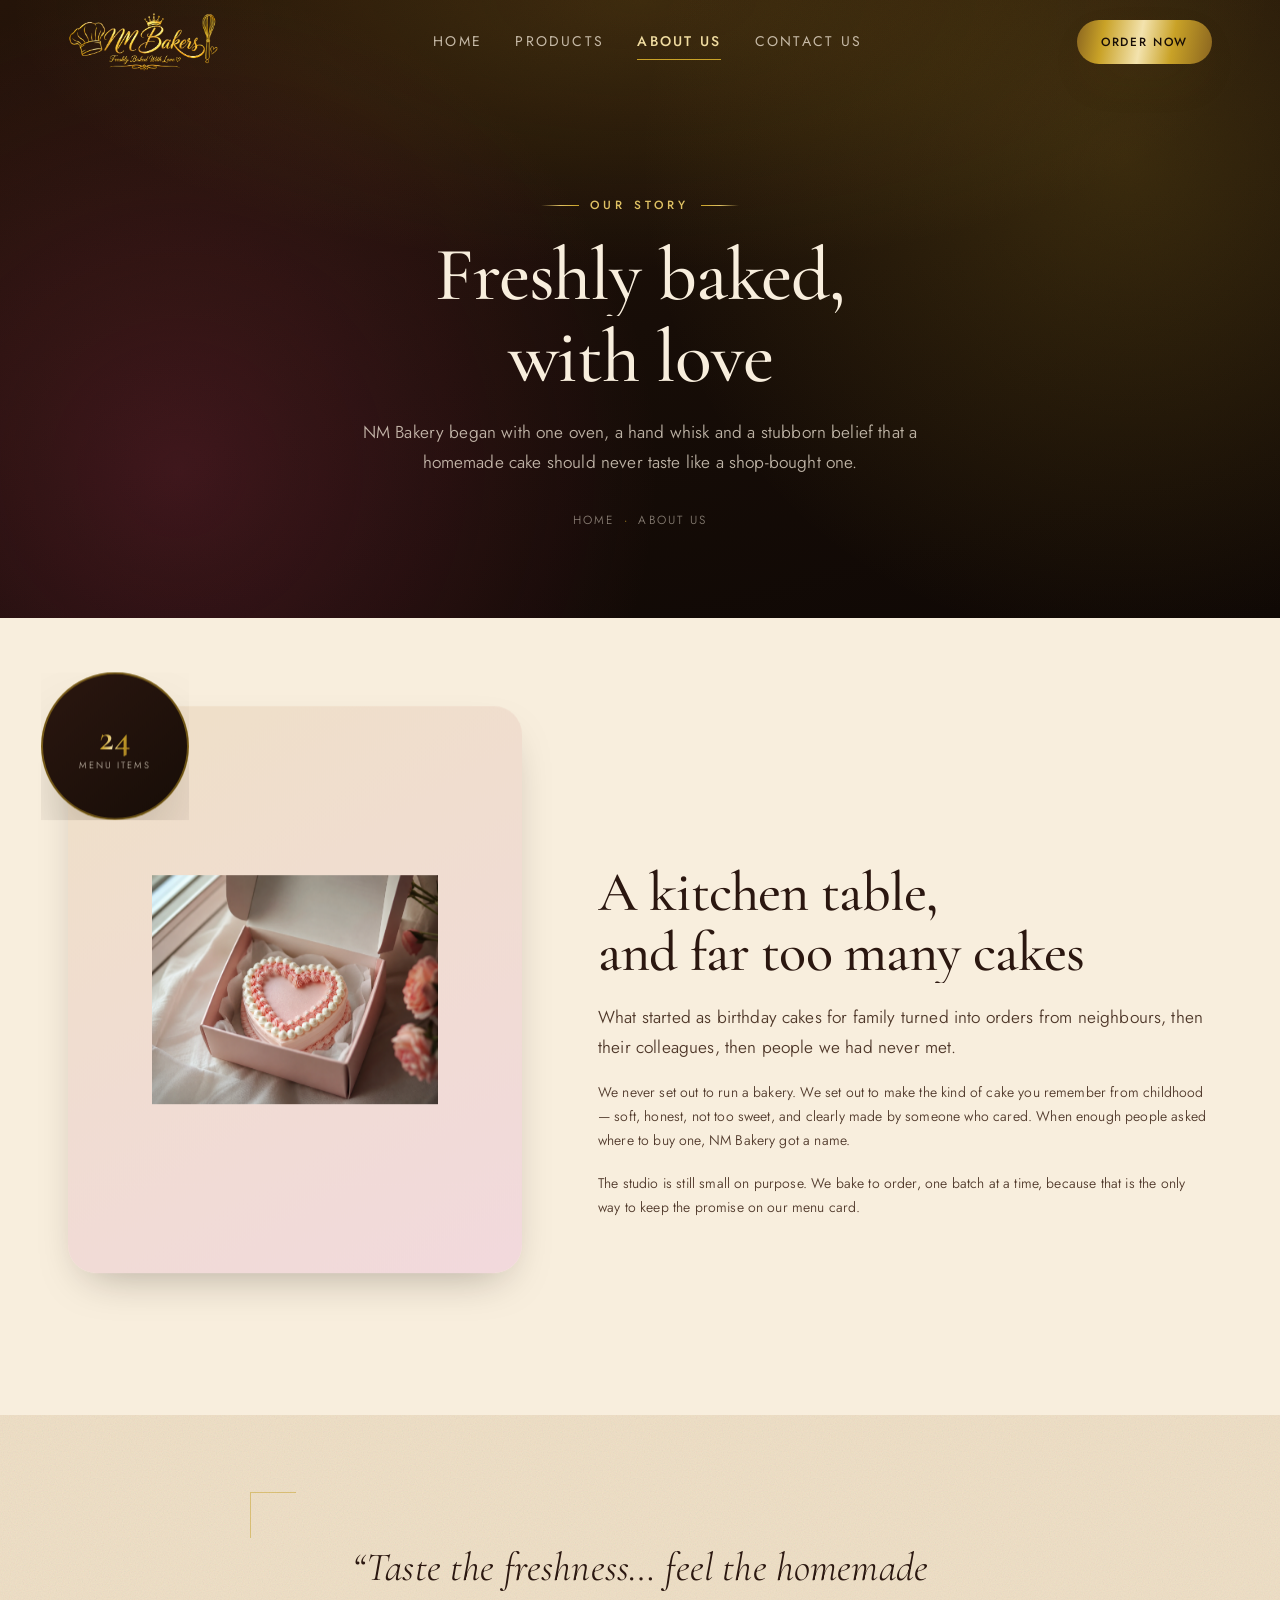
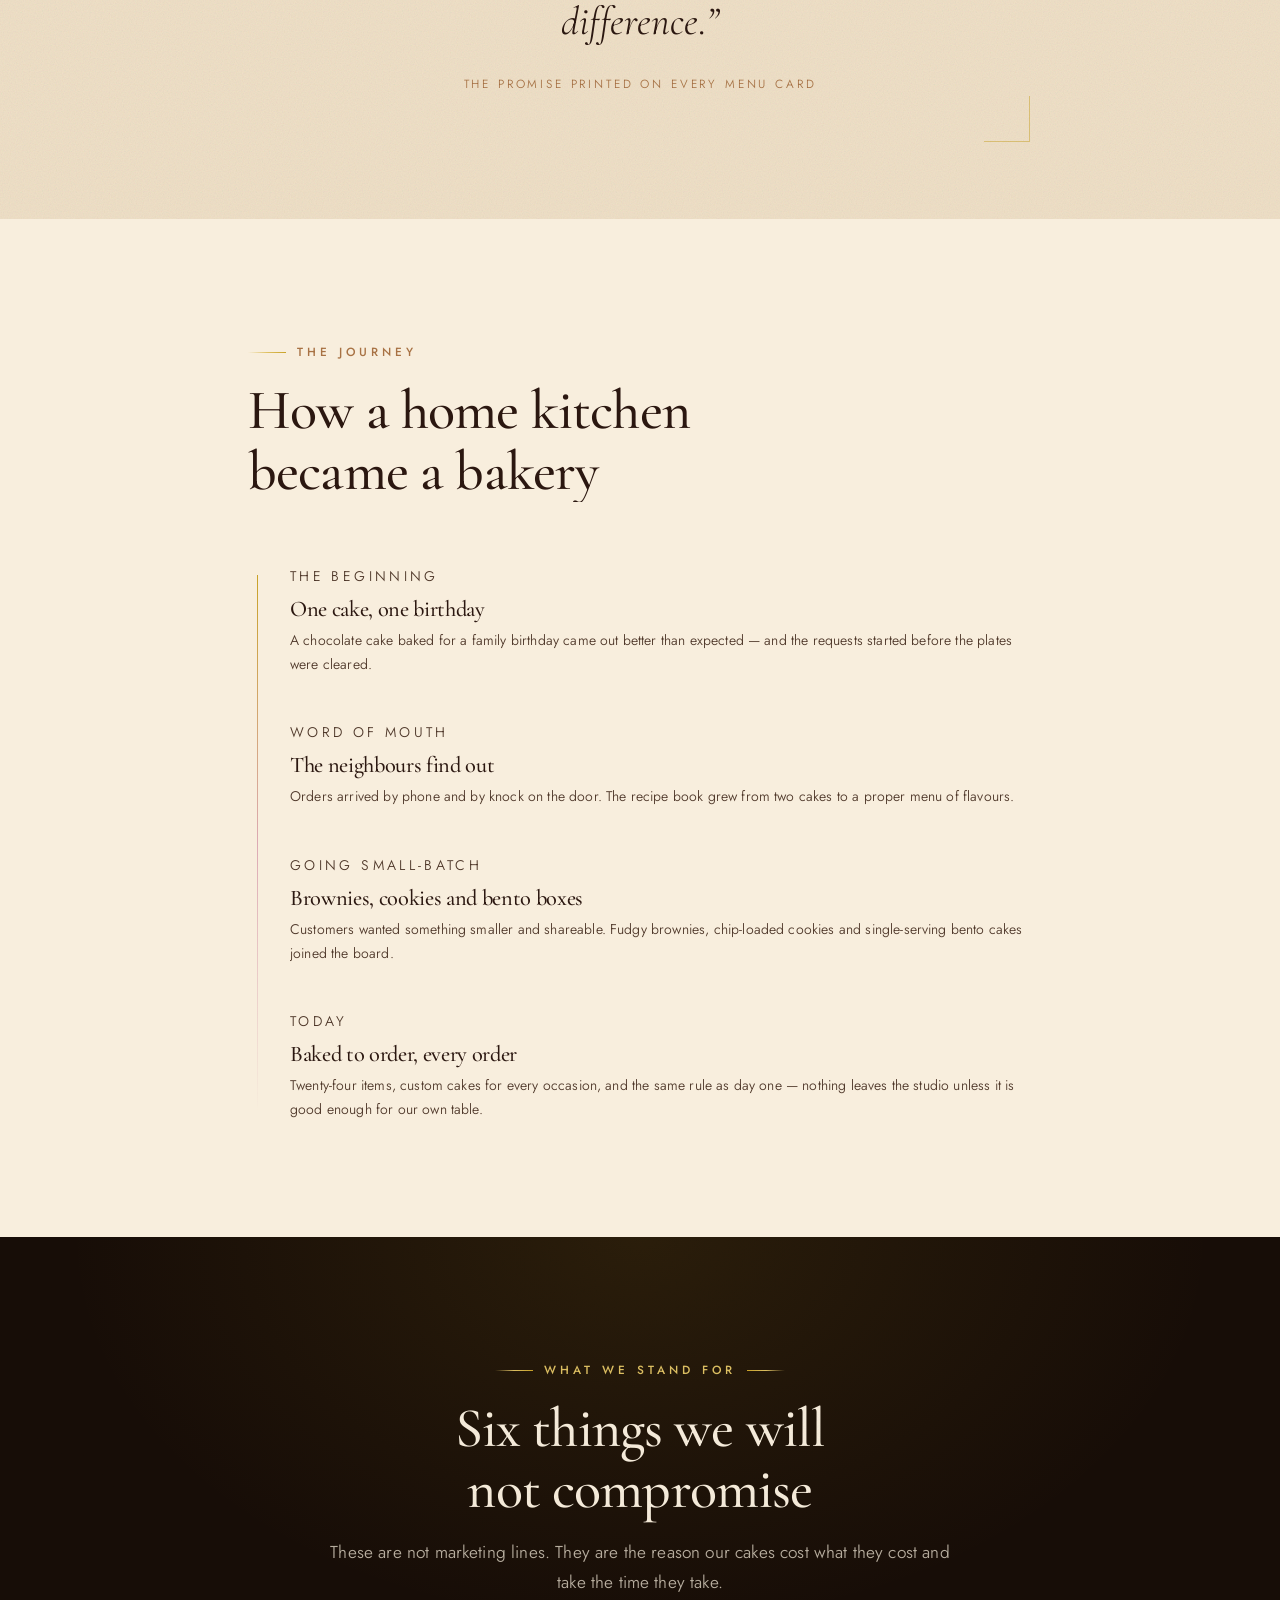
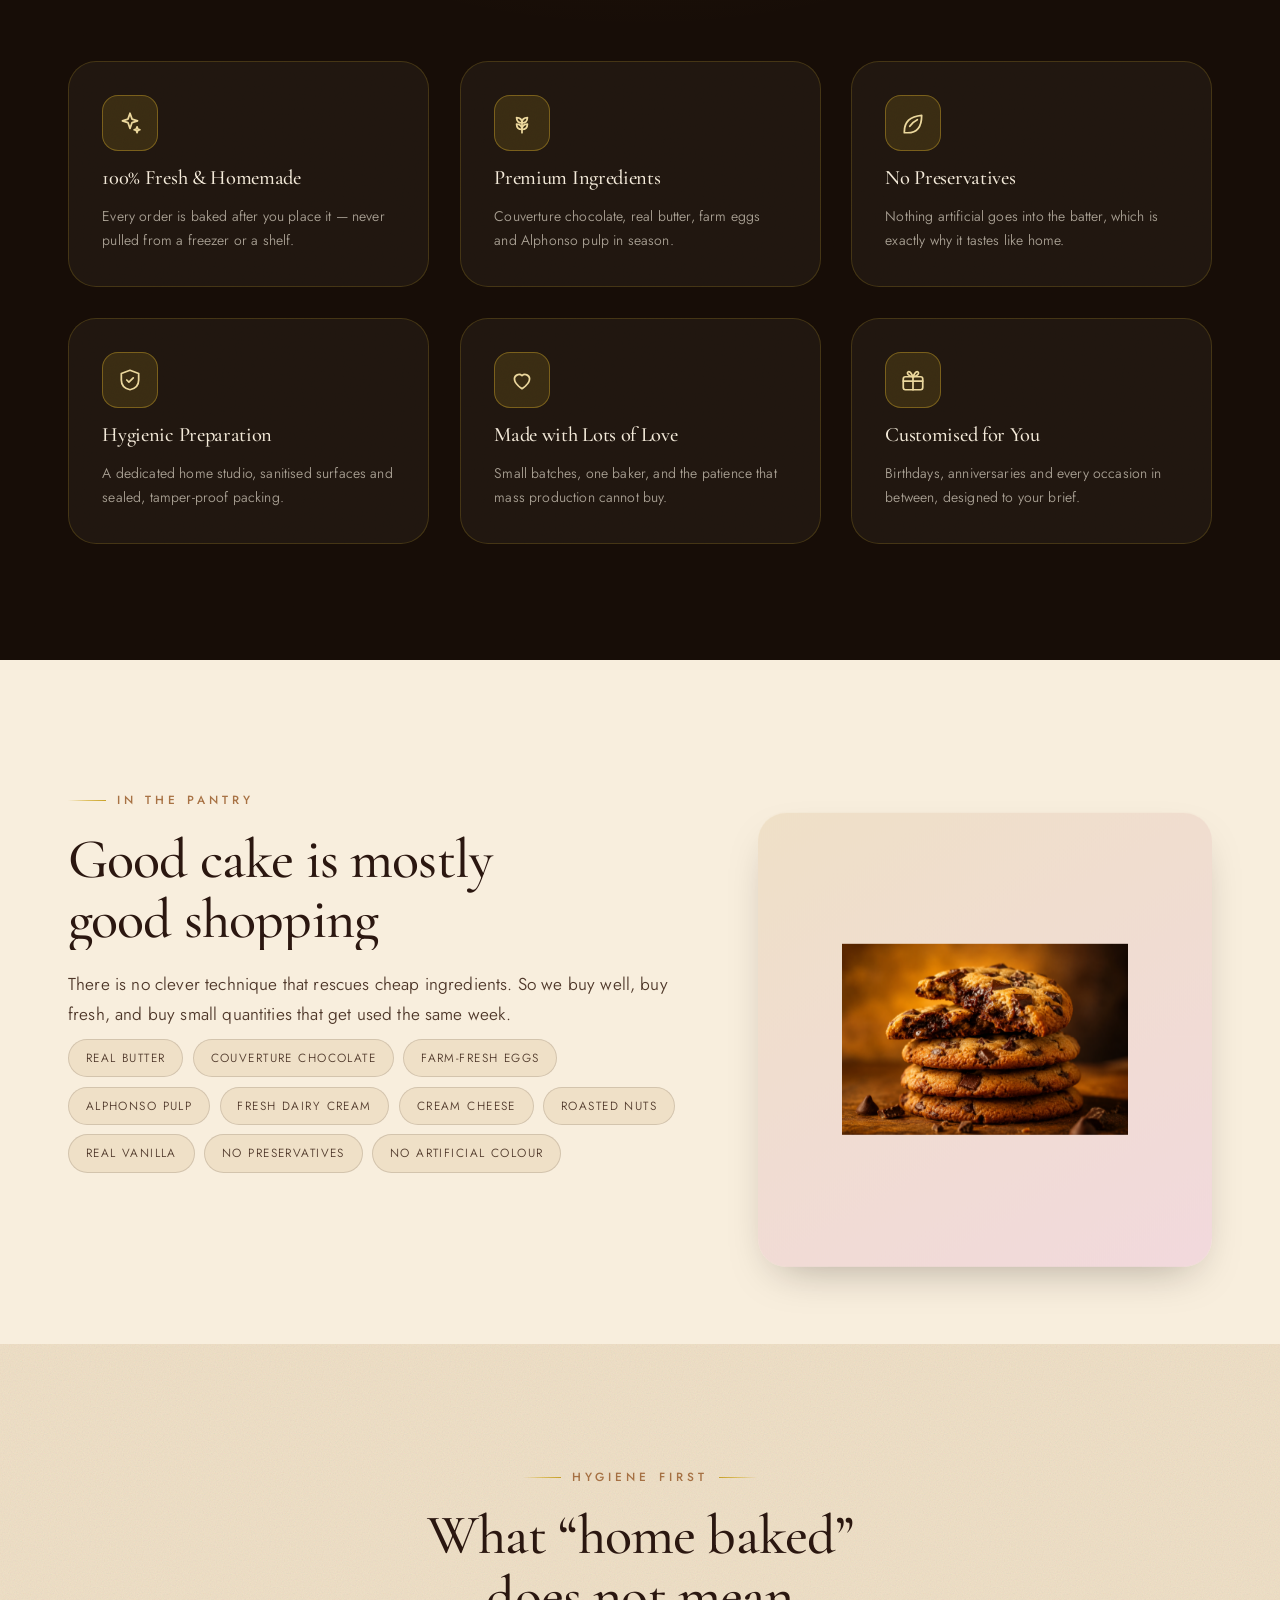
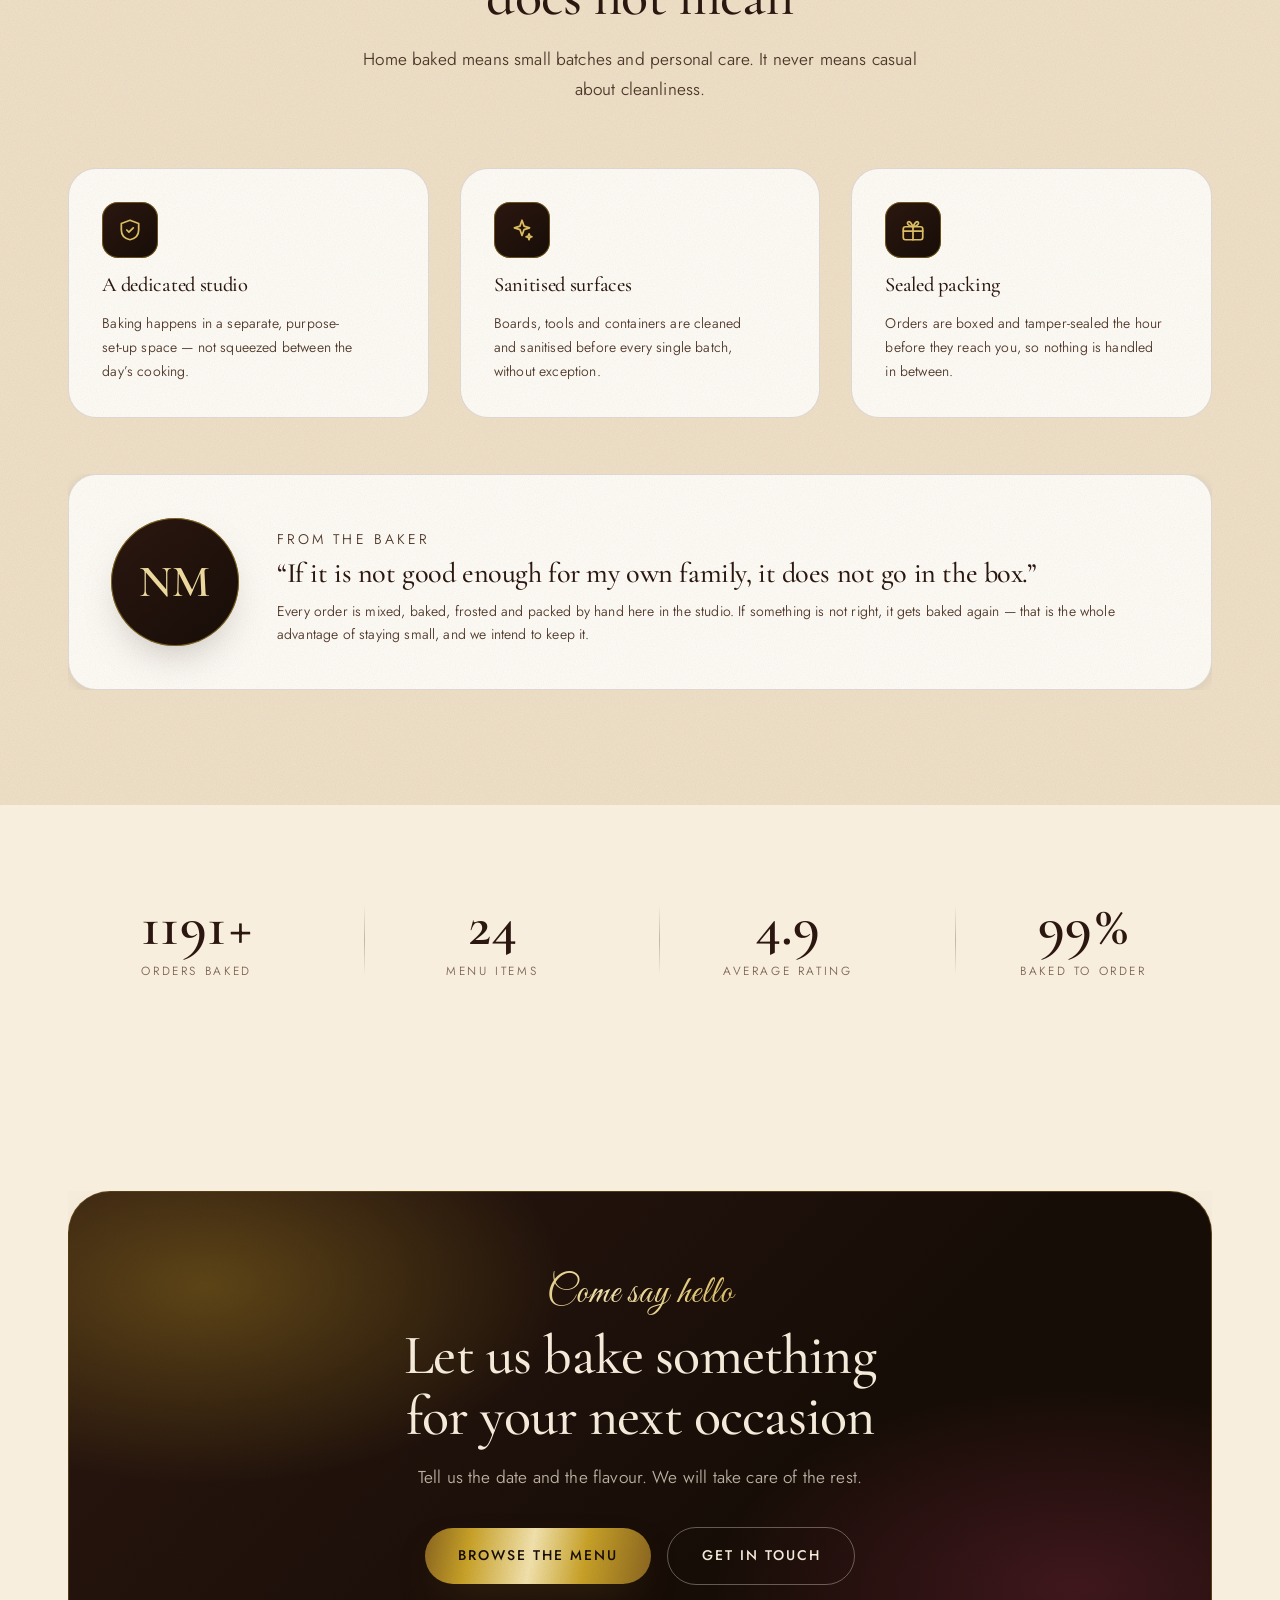
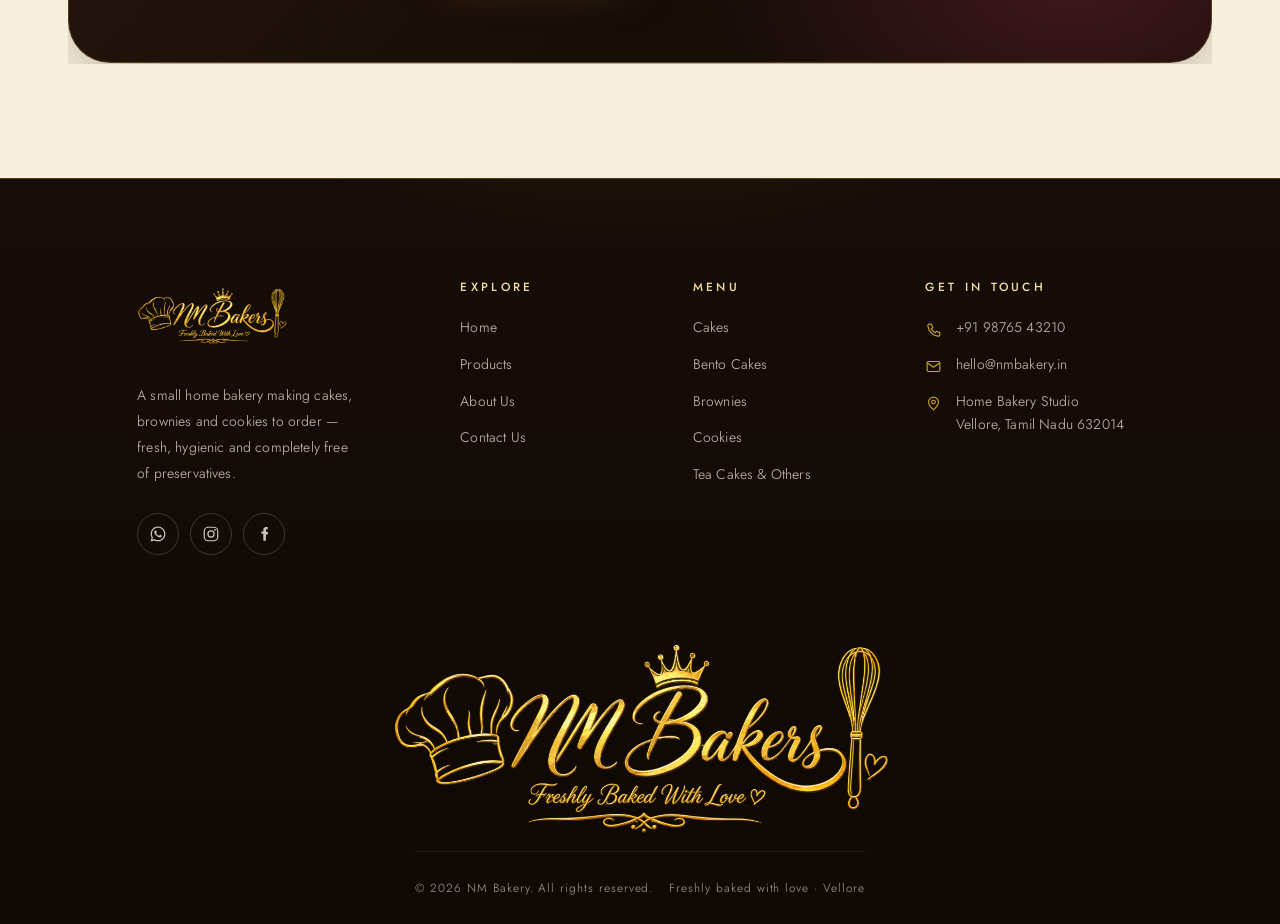
==== about.html @ 5888c844 "add some img" ====
<!DOCTYPE html>
<html lang="en">

<head>
  <meta charset="UTF-8">
  <meta name="viewport" content="width=device-width, initial-scale=1">
  <title>About Us — NM Bakery</title>
  <meta name="description"
    content="NM Bakery is a small home bakery in Vellore baking cakes, brownies and cookies to order — premium ingredients, no preservatives, made with lots of love.">
  <meta name="theme-color" content="#170D07">

  <link rel="preconnect" href="https://fonts.googleapis.com">
  <link rel="preconnect" href="https://fonts.gstatic.com" crossorigin>
  <link
    href="https://fonts.googleapis.com/css2?family=Cormorant+Garamond:ital,wght@0,400;0,500;0,600;1,400;1,500&family=Great+Vibes&family=Jost:wght@300;400;500&display=swap"
    rel="stylesheet">

  <link rel="stylesheet" href="assets/css/base.css?v=6">
  <link rel="stylesheet" href="assets/css/layout.css?v=6">
  <link rel="stylesheet" href="assets/css/components.css?v=6">
  <link rel="stylesheet" href="assets/css/animations.css?v=6">
  <link rel="stylesheet" href="assets/css/pages.css?v=6">
</head>

<body class="has-dark-hero">
  <a class="skip-link" href="#main">Skip to content</a>
  <div class="scroll-progress" aria-hidden="true"></div>

  <header class="site-header">
    <div class="container">
      <a class="brand" href="index.html" aria-label="NM Bakery home">
        <img src="./assets/images/logo.png" class="mainlogo" alt="">
      </a>

      <nav class="nav" aria-label="Primary">
        <a class="nav__link" href="index.html">Home</a>
        <a class="nav__link" href="products.html">Products</a>
        <a class="nav__link is-active" href="about.html">About Us</a>
        <a class="nav__link" href="contact.html">Contact Us</a>
      </nav>

      <div class="header__actions">
        <a class="btn btn--gold btn--sm" data-link="whatsapp" href="#" target="_blank" rel="noopener">Order Now</a>
        <button class="nav-toggle" type="button" aria-label="Open menu" aria-expanded="false" aria-controls="navDrawer">
          <span class="nav-toggle__bars" aria-hidden="true"><span></span><span></span><span></span></span>
        </button>
      </div>
    </div>
  </header>

  <div class="nav-drawer" id="navDrawer" aria-hidden="true">
    <div class="nav-drawer__inner">
      <nav class="nav-drawer__list" aria-label="Mobile">
        <a href="index.html">Home</a>
        <a href="products.html">Products</a>
        <a class="is-active" href="about.html">About Us</a>
        <a href="contact.html">Contact Us</a>
      </nav>
      <div class="nav-drawer__meta">
        <p class="script" style="font-size:1.7rem">Life is sweeter with home baked goodies</p>
        <a class="btn btn--gold" style="margin-top:1.4rem" data-link="whatsapp" href="#" target="_blank"
          rel="noopener">Order on WhatsApp</a>
      </div>
    </div>
  </div>

  <main id="main">

    <!-- ====================================================================
       BANNER
       ==================================================================== -->
    <section class="page-banner grain">
      <div class="container page-banner__inner">
        <span class="eyebrow is-centered" data-reveal="fade">Our story</span>
        <h1 data-split>Freshly baked,<br>with love</h1>
        <p class="lead" data-reveal="up" data-delay="300">
          NM Bakery began with one oven, a hand whisk and a stubborn belief that
          a homemade cake should never taste like a shop-bought one.
        </p>
        <nav class="breadcrumb" aria-label="Breadcrumb">
          <a href="index.html">Home</a>
          <span aria-hidden="true">&middot;</span>
          <span aria-current="page">About Us</span>
        </nav>
      </div>
    </section>

    <!-- ====================================================================
       INTRO SPLIT
       ==================================================================== -->
    <section class="section">
      <div class="container">
        <div class="split split--wide-right">
          <div class="split__media" data-parallax="0.05">
            <div class="frame frame--tall frame--art reveal-media">
              <div id="aboutArt1" aria-hidden="true"></div>
            </div>
            <span class="media-badge media-badge--tl" data-reveal="scale">
              <b>24</b><span>Menu items</span>
            </span>
          </div>

          <div class="split__copy">
            <span class="eyebrow" data-reveal="up">How it started</span>
            <h2 data-reveal="up" data-delay="60">A kitchen table,<br>and far too many cakes</h2>
            <p class="lead" data-reveal="up" data-delay="120">
              What started as birthday cakes for family turned into orders from
              neighbours, then their colleagues, then people we had never met.
            </p>
            <p data-reveal="up" data-delay="180" style="color:var(--ink-soft);font-size:var(--fs-small)">
              We never set out to run a bakery. We set out to make the kind of cake you
              remember from childhood — soft, honest, not too sweet, and clearly made by
              someone who cared. When enough people asked where to buy one, NM Bakery
              got a name.
            </p>
            <p data-reveal="up" data-delay="230" style="color:var(--ink-soft);font-size:var(--fs-small)">
              The studio is still small on purpose. We bake to order, one batch at a time,
              because that is the only way to keep the promise on our menu card.
            </p>
          </div>
        </div>
      </div>
    </section>

    <!-- ====================================================================
       PULL QUOTE
       ==================================================================== -->
    <section class="section section--tight section--cream grain">
      <div class="container">
        <blockquote class="pull-quote" data-reveal="up">
          <p>&ldquo;Taste the freshness&hellip; feel the homemade difference.&rdquo;</p>
          <cite>The promise printed on every menu card</cite>
        </blockquote>
      </div>
    </section>

    <!-- ====================================================================
       TIMELINE
       ==================================================================== -->
    <section class="section">
      <div class="container container--narrow">
        <div class="section-head" data-reveal="up">
          <span class="eyebrow">The journey</span>
          <h2>How a home kitchen became a bakery</h2>
        </div>

        <ol class="timeline">
          <li class="timeline__item" data-reveal="up">
            <p class="timeline__year">The beginning</p>
            <h3>One cake, one birthday</h3>
            <p>A chocolate cake baked for a family birthday came out better than expected —
              and the requests started before the plates were cleared.</p>
          </li>
          <li class="timeline__item" data-reveal="up" data-delay="80">
            <p class="timeline__year">Word of mouth</p>
            <h3>The neighbours find out</h3>
            <p>Orders arrived by phone and by knock on the door. The recipe book grew from
              two cakes to a proper menu of flavours.</p>
          </li>
          <li class="timeline__item" data-reveal="up" data-delay="160">
            <p class="timeline__year">Going small-batch</p>
            <h3>Brownies, cookies and bento boxes</h3>
            <p>Customers wanted something smaller and shareable. Fudgy brownies, chip-loaded
              cookies and single-serving bento cakes joined the board.</p>
          </li>
          <li class="timeline__item" data-reveal="up" data-delay="240">
            <p class="timeline__year">Today</p>
            <h3>Baked to order, every order</h3>
            <p>Twenty-four items, custom cakes for every occasion, and the same rule as
              day one — nothing leaves the studio unless it is good enough for our own table.</p>
          </li>
        </ol>
      </div>
    </section>

    <!-- ====================================================================
       VALUES (dark)
       ==================================================================== -->
    <section class="section section--dark grain">
      <div class="container">
        <div class="section-head is-centered" data-reveal="up">
          <span class="eyebrow is-centered">What we stand for</span>
          <h2>Six things we will not compromise</h2>
          <p class="lead">These are not marketing lines. They are the reason our cakes cost
            what they cost and take the time they take.</p>
        </div>

        <div class="grid grid--3" id="valuesGrid"><!-- rendered from data.js --></div>
      </div>
    </section>

    <!-- ====================================================================
       INGREDIENTS
       ==================================================================== -->
    <section class="section">
      <div class="container">
        <div class="split split--wide-left">
          <div class="split__copy">
            <span class="eyebrow" data-reveal="up">In the pantry</span>
            <h2 data-reveal="up" data-delay="60">Good cake is mostly<br>good shopping</h2>
            <p class="lead" data-reveal="up" data-delay="120">
              There is no clever technique that rescues cheap ingredients. So we buy well,
              buy fresh, and buy small quantities that get used the same week.
            </p>
            <div class="chip-row" data-reveal="up" data-delay="180" style="margin-top:.6rem">
              <span class="chip">Real butter</span>
              <span class="chip">Couverture chocolate</span>
              <span class="chip">Farm-fresh eggs</span>
              <span class="chip">Alphonso pulp</span>
              <span class="chip">Fresh dairy cream</span>
              <span class="chip">Cream cheese</span>
              <span class="chip">Roasted nuts</span>
              <span class="chip">Real vanilla</span>
              <span class="chip">No preservatives</span>
              <span class="chip">No artificial colour</span>
            </div>
            <a class="link-arrow" href="products.html" data-reveal="up" data-delay="240" style="margin-top:1.4rem">
              See what we bake with them <span data-icon="arrow"></span>
            </a>
          </div>

          <div class="split__media" data-parallax="0.05">
            <div class="frame frame--square frame--art reveal-media">
              <div id="aboutArt2" aria-hidden="true"></div>
            </div>
          </div>
        </div>
      </div>
    </section>

    <!-- ====================================================================
       HYGIENE + FOUNDER
       ==================================================================== -->
    <section class="section section--cream grain">
      <div class="container">
        <div class="section-head is-centered" data-reveal="up">
          <span class="eyebrow is-centered">Hygiene first</span>
          <h2>What &ldquo;home baked&rdquo; does not mean</h2>
          <p class="lead">Home baked means small batches and personal care. It never means
            casual about cleanliness.</p>
        </div>

        <div class="grid grid--3" data-stagger>
          <article class="feature">
            <span class="feature__icon" data-icon="shield"></span>
            <h3>A dedicated studio</h3>
            <p>Baking happens in a separate, purpose-set-up space — not squeezed between
              the day&rsquo;s cooking.</p>
          </article>
          <article class="feature">
            <span class="feature__icon" data-icon="sparkle"></span>
            <h3>Sanitised surfaces</h3>
            <p>Boards, tools and containers are cleaned and sanitised before every single
              batch, without exception.</p>
          </article>
          <article class="feature">
            <span class="feature__icon" data-icon="gift"></span>
            <h3>Sealed packing</h3>
            <p>Orders are boxed and tamper-sealed the hour before they reach you, so nothing
              is handled in between.</p>
          </article>
        </div>

        <div class="founder" style="margin-top:clamp(2.5rem,5vw,3.5rem)" data-reveal="rise">
          <span class="founder__avatar" aria-hidden="true">NM</span>
          <div>
            <p class="founder__role">From the baker</p>
            <h3>&ldquo;If it is not good enough for my own family, it does not go in the box.&rdquo;</h3>
            <p>
              Every order is mixed, baked, frosted and packed by hand here in the studio.
              If something is not right, it gets baked again — that is the whole advantage
              of staying small, and we intend to keep it.
            </p>
          </div>
        </div>
      </div>
    </section>

    <!-- ====================================================================
       STATS
       ==================================================================== -->
    <section class="section section--tight">
      <div class="container">
        <div class="stats" data-reveal="up">
          <div class="stat">
            <span class="stat__num"><span data-count="1200">0</span>+</span>
            <span class="stat__label">Orders baked</span>
          </div>
          <div class="stat">
            <span class="stat__num"><span data-count="24">0</span></span>
            <span class="stat__label">Menu items</span>
          </div>
          <div class="stat">
            <span class="stat__num"><span data-count="4.9">0</span></span>
            <span class="stat__label">Average rating</span>
          </div>
          <div class="stat">
            <span class="stat__num"><span data-count="100">0</span>%</span>
            <span class="stat__label">Baked to order</span>
          </div>
        </div>
      </div>
    </section>

    <!-- ====================================================================
       CTA
       ==================================================================== -->
    <section class="section">
      <div class="container">
        <div class="cta-band grain" data-reveal="rise">
          <p class="script">Come say hello</p>
          <h2>Let us bake something<br>for your next occasion</h2>
          <p class="lead">Tell us the date and the flavour. We will take care of the rest.</p>
          <div class="cluster" style="justify-content:center">
            <a class="btn btn--gold" href="products.html">Browse the menu</a>
            <a class="btn btn--outline-light" href="contact.html">Get in touch</a>
          </div>
        </div>
      </div>
    </section>

  </main>

  <footer class="site-footer">
    <div class="container footer-all">
      <div class="footer__grid">

        <div class="footer__brand">
          <a class="brand" href="index.html">
            <img src="./assets/images/logo.png" class="mainlogo" alt="">
          </a>
          <p class="footer__about">
            A small home bakery making cakes, brownies and cookies to order —
            fresh, hygienic and completely free of preservatives.
          </p>
          <div class="footer__socials">
            <a data-link="whatsapp" href="#" target="_blank" rel="noopener" aria-label="WhatsApp"><span
                data-icon="whatsapp"></span></a>
            <a data-link="instagram" href="#" target="_blank" rel="noopener" aria-label="Instagram"><span
                data-icon="instagram"></span></a>
            <a data-link="facebook" href="#" target="_blank" rel="noopener" aria-label="Facebook"><span
                data-icon="facebook"></span></a>
          </div>
        </div>

        <div>
          <h4 class="footer__title">Explore</h4>
          <ul class="footer__list">
            <li><a href="index.html">Home</a></li>
            <li><a href="products.html">Products</a></li>
            <li><a href="about.html">About Us</a></li>
            <li><a href="contact.html">Contact Us</a></li>
          </ul>
        </div>

        <div>
          <h4 class="footer__title">Menu</h4>
          <ul class="footer__list">
            <li><a href="products.html#cakes">Cakes</a></li>
            <li><a href="products.html#bento">Bento Cakes</a></li>
            <li><a href="products.html#brownies">Brownies</a></li>
            <li><a href="products.html#cookies">Cookies</a></li>
            <li><a href="products.html#teacakes">Tea Cakes &amp; Others</a></li>
          </ul>
        </div>

        <div>
          <h4 class="footer__title">Get in touch</h4>
          <ul class="footer__list">
            <li class="footer__contact-item">
              <span data-icon="phone"></span>
              <a data-link="tel" href="#"><span data-config="phoneDisplay">+91 98765 43210</span></a>
            </li>
            <li class="footer__contact-item">
              <span data-icon="mail"></span>
              <a data-link="mail" href="#"><span data-config="email">hello@nmbakery.in</span></a>
            </li>
            <li class="footer__contact-item">
              <span data-icon="pin"></span>
              <span>
                <span data-config="addressLine1">Home Bakery Studio</span><br>
                <span data-config="addressLine2">Vellore, Tamil Nadu</span>
              </span>
            </li>
          </ul>
        </div>

      </div>

      <img class="footer__watermark" src="./assets/images/logo.png" aria-hidden="true"></img>

      <div class="footer__bar">
        <span>&copy; <span data-year>2026</span> NM Bakery. All rights reserved.</span>
        <span>Freshly baked with love &middot; Vellore</span>
      </div>
    </div>
  </footer>

  <a class="floating-order" data-link="whatsapp" href="#" target="_blank" rel="noopener">
    <span class="floating-order__icon" data-icon="whatsapp"></span>
    <span>Order now</span>
  </a>

  <script src="assets/js/data.js?v=6"></script>
  <script src="assets/js/visuals.js?v=6"></script>
  <script src="assets/js/scroll.js?v=6"></script>
  <script src="assets/js/app.js?v=6"></script>
  <script>
    document.addEventListener('DOMContentLoaded', function () {
      if (!window.NM_ART) return;
      var a1 = document.getElementById('aboutArt1');
      var a2 = document.getElementById('aboutArt2');
      if (a1) a1.innerHTML = window.NM_ART.get('bento', ['#EBC4CA', '#BE6E85']);
      if (a2) a2.innerHTML = window.NM_ART.get('cookie', ['#C08A4E', '#8A5A2E']);
    });
  </script>
</body>

</html>
---- assets/css/base.css ----
/* ==========================================================================
   NM BAKERY — base.css
   Design tokens, reset, typography, utilities, buttons
   ========================================================================== */

/* --------------------------------------------------------------------------
   1. Design tokens
   -------------------------------------------------------------------------- */
:root {

  /* ---- Deep neutrals: the base of the luxury scheme ---- */
  --noir: #0F0805;
  --espresso: #170D07;
  --cocoa: #2B1710;
  --choco: #45261A;
  --mocha: #6B3F28;
  --caramel: #A87244;

  /* ---- Metallic gold ramp ----
     A single flat gold reads as mustard. Real metal needs a dark edge, a
     mid tone and a bright highlight, which is what --grad-gold provides. */
  --gold-deep: #8A6520;
  --gold: #C9A227;
  --gold-mid: #DFC163;
  --gold-soft: #F0DCA0;
  --gold-glow: rgba(201, 162, 39, .32);
  --grad-gold: linear-gradient(100deg, #8A6520 0%, #C9A227 20%, #F3E3AE 47%, #C9A227 70%, #8A6520 100%);
  --grad-gold-warm: linear-gradient(120deg, #A87244 0%, #C9A227 55%, #E8CE7C 100%);

  /* ---- Accent: deep wine instead of dusty rose ---- */
  --wine: #7A1F35;
  --rose: #8E2A44;
  --blush: #F2D9DD;
  --blush-deep: #DCA9B3;

  /* ---- Light surfaces ---- */
  --ivory: #FEFBF5;
  --cream: #F8EEDD;
  --cream-2: #EFE0C7;

  /* Semantic */
  --bg: var(--cream);
  --surface: var(--ivory);
  --ink: #1A0E08;
  --ink-soft: #4E3729;
  --ink-muted: #7A6252;
  --line: rgba(43, 23, 16, .14);
  --line-strong: rgba(43, 23, 16, .26);

  /* Typography */
  --font-display: "Cormorant Garamond", "Playfair Display", Georgia, "Times New Roman", serif;
  --font-script: "Great Vibes", "Segoe Script", "Brush Script MT", cursive;
  --font-body: "Jost", "Inter", -apple-system, BlinkMacSystemFont, "Segoe UI", Roboto, sans-serif;

  /* Fluid type scale */
  --fs-hero: clamp(3rem, 9vw, 7.5rem);
  --fs-h1: clamp(2.5rem, 6vw, 4.75rem);
  --fs-h2: clamp(2rem, 4.4vw, 3.5rem);
  --fs-h3: clamp(1.35rem, 2.2vw, 1.85rem);
  --fs-lead: clamp(1.02rem, 1.35vw, 1.2rem);
  --fs-body: 1rem;
  --fs-small: .875rem;
  --fs-micro: .74rem;

  /* Spacing */
  --space-xs: .5rem;
  --space-sm: 1rem;
  --space-md: 1.75rem;
  --space-lg: 3rem;
  --space-xl: 5rem;
  --section-y: clamp(4.5rem, 9vw, 8.5rem);

  /* Layout */
  --container: 1240px;
  --container-narrow: 880px;
  --gutter: clamp(1.25rem, 4vw, 3rem);
  --header-h: 84px;

  /* Shape & depth */
  --radius-sm: 10px;
  --radius: 18px;
  --radius-lg: 28px;
  --radius-xl: 42px;
  --shadow-sm: 0 2px 12px rgba(23, 13, 7, .09);
  --shadow: 0 18px 46px -20px rgba(23, 13, 7, .36);
  --shadow-lg: 0 40px 92px -34px rgba(23, 13, 7, .52);
  --shadow-gold: 0 18px 44px -20px rgba(138, 101, 32, .55);

  /* Motion */
  --ease: cubic-bezier(.22, .61, .36, 1);
  --ease-out: cubic-bezier(.16, 1, .3, 1);
  --dur: .5s;
  --dur-slow: .9s;
}

/* --------------------------------------------------------------------------
   2. Reset
   -------------------------------------------------------------------------- */
*,
*::before,
*::after {
  box-sizing: border-box;
}

* {
  margin: 0;
}

html {
  -webkit-text-size-adjust: 100%;
  scroll-behavior: smooth;
  scroll-padding-top: calc(var(--header-h) + 20px);
}

body {
  background: var(--bg);
  color: var(--ink);
  font-family: var(--font-body);
  font-size: var(--fs-body);
  font-weight: 350;
  line-height: 1.7;
  letter-spacing: .01em;
  -webkit-font-smoothing: antialiased;
  -moz-osx-font-smoothing: grayscale;
  overflow-x: hidden;
}

img,
svg,
video,
canvas {
  display: block;
  max-width: 100%;
}

img {
  height: auto;
}

button,
input,
select,
textarea {
  font: inherit;
  color: inherit;
}

button {
  background: none;
  border: 0;
  cursor: pointer;
}

a {
  color: inherit;
  text-decoration: none;
}

ul,
ol {
  list-style: none;
  padding: 0;
}

:focus-visible {
  outline: 2px solid var(--gold);
  outline-offset: 3px;
  border-radius: 4px;
}

::selection {
  background: var(--blush-deep);
  color: var(--cocoa);
}

::-webkit-scrollbar {
  width: 11px;
}

::-webkit-scrollbar-track {
  background: var(--cream-2);
}

::-webkit-scrollbar-thumb {
  background: linear-gradient(var(--caramel), var(--cocoa));
  border-radius: 99px;
  border: 3px solid var(--cream-2);
}

/* --------------------------------------------------------------------------
   3. Typography
   -------------------------------------------------------------------------- */
h1,
h2,
h3,
h4 {
  font-family: var(--font-display);
  font-weight: 500;
  line-height: 1.08;
  letter-spacing: -.015em;
  color: var(--cocoa);
  text-wrap: balance;
}

h1 {
  font-size: var(--fs-h1);
}

h2 {
  font-size: var(--fs-h2);
}

h3 {
  font-size: var(--fs-h3);
}

p {
  text-wrap: pretty;
}

.script {
  font-family: var(--font-script);
  font-weight: 400;
  letter-spacing: .02em;
  color: var(--rose);
  line-height: 1.3;
}

.lead {
  font-size: var(--fs-lead);
  color: var(--ink-soft);
  line-height: 1.75;
  max-width: 62ch;
}

.eyebrow {
  display: inline-flex;
  align-items: center;
  gap: .7rem;
  font-size: var(--fs-micro);
  font-weight: 500;
  letter-spacing: .34em;
  text-transform: uppercase;
  color: var(--caramel);
}

.eyebrow::before {
  content: "";
  width: 38px;
  height: 1px;
  background: linear-gradient(90deg, transparent, var(--gold-mid), var(--gold));
}

.eyebrow.is-centered::after {
  content: "";
  width: 38px;
  height: 1px;
  background: linear-gradient(90deg, var(--gold), var(--gold-mid), transparent);
}

.gold-text,
.gold-foil {
  background: var(--grad-gold);
  -webkit-background-clip: text;
  background-clip: text;
  color: transparent;
}

/* --------------------------------------------------------------------------
   4. Layout utilities
   -------------------------------------------------------------------------- */
.container {
  width: 100%;
  max-width: var(--container);
  margin-inline: auto;
  padding-inline: var(--gutter);
}

.container--narrow {
  max-width: var(--container-narrow);
}

.section {
  padding-block: var(--section-y);
  position: relative;
}

.section--tight {
  padding-block: clamp(3rem, 6vw, 5rem);
}

.section--cream {
  background: var(--cream-2);
}

/* Flat base rather than a vertical gradient: two dark sections in a row
   then merge into one chapter instead of showing a seam where the end of
   one gradient meets the start of the next. */
.section--dark {
  background:
    radial-gradient(70% 60% at 50% 0%, rgba(201, 162, 39, .11), transparent 64%),
    var(--espresso);
  color: var(--cream);
}

.section--dark h2,
.section--dark h3 {
  color: var(--cream);
}

.section--dark .lead {
  color: rgba(248, 238, 221, .72);
}

.section--dark .eyebrow {
  color: var(--gold-mid);
}

.section--dark .btn--ghost {
  --btn-fg: var(--cream);
  border-color: rgba(201, 162, 39, .5);
}

.section--dark .btn--ghost:hover {
  color: var(--espresso);
}

.section-head {
  max-width: 660px;
  margin-bottom: clamp(2.5rem, 5vw, 4rem);
}

.section-head.is-centered {
  margin-inline: auto;
  text-align: center;
}

.section-head .eyebrow {
  margin-bottom: 1.1rem;
}

.section-head h2 {
  margin-bottom: 1.1rem;
}

.section-head.is-centered .lead {
  margin-inline: auto;
}

.grid {
  display: grid;
  gap: clamp(1.25rem, 2.4vw, 2rem);
}

.grid--2 {
  grid-template-columns: repeat(2, 1fr);
}

.grid--3 {
  grid-template-columns: repeat(3, 1fr);
}

.grid--4 {
  grid-template-columns: repeat(4, 1fr);
}

.stack {
  display: flex;
  flex-direction: column;
  gap: var(--space-sm);
}

.cluster {
  display: flex;
  flex-wrap: wrap;
  align-items: center;
  gap: var(--space-sm);
}

.is-centered {
  text-align: center;
}

.sr-only {
  position: absolute;
  width: 1px;
  height: 1px;
  padding: 0;
  margin: -1px;
  overflow: hidden;
  clip: rect(0 0 0 0);
  white-space: nowrap;
  border: 0;
}

.skip-link {
  position: absolute;
  top: -100px;
  left: 1rem;
  z-index: 999;
  padding: .7rem 1.2rem;
  background: var(--cocoa);
  color: var(--cream);
  border-radius: 0 0 var(--radius-sm) var(--radius-sm);
}

.skip-link:focus {
  top: 0;
}

.rule-ornament {
  display: flex;
  align-items: center;
  justify-content: center;
  gap: 1rem;
  color: var(--gold);
}

.rule-ornament::before,
.rule-ornament::after {
  content: "";
  height: 1px;
  flex: 1;
  max-width: 130px;
  background: linear-gradient(90deg, transparent, var(--gold-glow), var(--gold));
}

.rule-ornament::after {
  background: linear-gradient(90deg, var(--gold), var(--gold-glow), transparent);
}

/* --------------------------------------------------------------------------
   5. Buttons & links
   -------------------------------------------------------------------------- */
.btn {
  --btn-bg: linear-gradient(150deg, var(--cocoa), var(--espresso));
  --btn-fg: var(--cream);
  position: relative;
  display: inline-flex;
  align-items: center;
  justify-content: center;
  gap: .6rem;
  padding: 1rem 2.1rem;
  border-radius: 999px;
  background: var(--btn-bg);
  color: var(--btn-fg);
  font-size: var(--fs-small);
  font-weight: 500;
  letter-spacing: .14em;
  text-transform: uppercase;
  white-space: nowrap;
  overflow: hidden;
  isolation: isolate;
  transition: transform var(--dur) var(--ease-out),
    box-shadow var(--dur) var(--ease-out),
    color var(--dur) var(--ease-out),
    border-color var(--dur) var(--ease-out);
}

.btn::before {
  content: "";
  position: absolute;
  inset: 0;
  z-index: -1;
  background: var(--grad-gold);
  transform: translateY(101%);
  transition: transform .55s var(--ease-out);
}

.btn:hover {
  transform: translateY(-3px);
  box-shadow: var(--shadow-gold);
  color: var(--espresso);
}

.btn:hover::before {
  transform: translateY(0);
}

.btn:active {
  transform: translateY(-1px);
}

.btn--ghost {
  --btn-bg: transparent;
  --btn-fg: var(--cocoa);
  border: 1px solid var(--gold);
}

.btn--ghost:hover {
  color: var(--espresso);
  border-color: transparent;
}

/* Solid gold leaf — the primary call to action */
.btn--gold {
  --btn-bg: var(--grad-gold);
  --btn-fg: var(--espresso);
  box-shadow: var(--shadow-gold);
}

.btn--gold::before {
  background: linear-gradient(150deg, var(--cocoa), var(--espresso));
}

.btn--gold:hover {
  color: var(--gold-soft);
}

.btn--light {
  --btn-bg: var(--cream);
  --btn-fg: var(--espresso);
}

.btn--outline-light {
  --btn-bg: transparent;
  --btn-fg: var(--cream);
  border: 1px solid rgba(251, 244, 234, .34);
}

.btn--sm {
  padding: .72rem 1.5rem;
  font-size: var(--fs-micro);
}

.btn-icon {
  width: 1em;
  height: 1em;
  flex: none;
}

.link-arrow {
  display: inline-flex;
  align-items: center;
  gap: .55rem;
  font-size: var(--fs-small);
  font-weight: 500;
  letter-spacing: .12em;
  text-transform: uppercase;
  color: var(--caramel);
  padding-bottom: 3px;
  background-image: linear-gradient(var(--gold), var(--gold));
  background-size: 0% 1px;
  background-repeat: no-repeat;
  background-position: 0 100%;
  transition: background-size .45s var(--ease-out), color .3s;
}

.link-arrow:hover {
  color: var(--cocoa);
  background-size: 100% 1px;
}

.link-arrow svg {
  transition: transform .4s var(--ease-out);
}

.link-arrow:hover svg {
  transform: translateX(5px);
}

/* --------------------------------------------------------------------------
   6. Paper grain texture
   -------------------------------------------------------------------------- */
.grain::after {
  content: "";
  position: absolute;
  inset: 0;
  pointer-events: none;
  opacity: .3;
  mix-blend-mode: multiply;
  background-image: url("data:image/svg+xml,%3Csvg xmlns='http://www.w3.org/2000/svg' width='180' height='180'%3E%3Cfilter id='n'%3E%3CfeTurbulence type='fractalNoise' baseFrequency='.85' numOctaves='3'/%3E%3C/filter%3E%3Crect width='100%25' height='100%25' filter='url(%23n)' opacity='.42'/%3E%3C/svg%3E");
}

/* --------------------------------------------------------------------------
   7. Responsive
   -------------------------------------------------------------------------- */
@media (max-width: 1024px) {
  .grid--4 {
    grid-template-columns: repeat(2, 1fr);
  }

  .grid--3 {
    grid-template-columns: repeat(2, 1fr);
  }
}

@media (max-width: 680px) {
  :root {
    --header-h: 70px;
  }

  .grid--2,
  .grid--3,
  .grid--4 {
    grid-template-columns: 1fr;
  }

  .btn {
    padding: .9rem 1.7rem;
  }
}
---- assets/css/layout.css ----
/* ==========================================================================
   NM BAKERY — layout.css
   Header, navigation, page banner, marquee, footer
   ========================================================================== */

/* --------------------------------------------------------------------------
   1. Scroll progress bar
   -------------------------------------------------------------------------- */
.scroll-progress {
  position: fixed;
  inset: 0 auto auto 0;
  z-index: 200;
  height: 3px;
  width: 100%;
  transform: scaleX(0);
  transform-origin: 0 50%;
  background: linear-gradient(90deg, var(--caramel), var(--gold), var(--rose));
  will-change: transform;
}

/* --------------------------------------------------------------------------
   2. Header
   -------------------------------------------------------------------------- */
.mainlogo {
  width: 150px;
  height: 70px;
  object-fit: contain;
}

.site-header {
  position: fixed;
  inset: 0 0 auto 0;
  z-index: 150;
  height: var(--header-h);
  display: flex;
  align-items: center;
  transition: background .5s var(--ease), box-shadow .5s var(--ease),
    height .5s var(--ease), backdrop-filter .5s var(--ease);
}

.site-header::after {
  content: "";
  position: absolute;
  inset: auto 0 0 0;
  height: 1px;
  background: linear-gradient(90deg, transparent, var(--line-strong), transparent);
  opacity: 0;
  transition: opacity .5s var(--ease);
}

/* Sticky state is dark glass on every page — reads far more premium than
   a pale bar, and keeps one consistent identity across the site. */
.site-header.is-stuck {
  height: 68px;
  background: rgba(23, 13, 7, .88);
  backdrop-filter: saturate(160%) blur(16px);
  -webkit-backdrop-filter: saturate(160%) blur(16px);
  box-shadow: 0 12px 36px -22px rgba(0, 0, 0, .9);
}

.site-header.is-stuck::after {
  opacity: 1;
  background: linear-gradient(90deg, transparent, rgba(201, 162, 39, .55), transparent);
}

/* --- Light-on-dark header treatment: sticky anywhere, or sitting on the
       dark hero at the top of the home page --- */
.site-header.is-stuck .brand__name,
body.has-dark-hero .site-header:not(.is-stuck) .brand__name {
  color: var(--cream);
}

.site-header.is-stuck .brand__tag,
body.has-dark-hero .site-header:not(.is-stuck) .brand__tag {
  color: var(--gold-mid);
}

.site-header.is-stuck .brand__mark,
body.has-dark-hero .site-header:not(.is-stuck) .brand__mark {
  background: var(--grad-gold);
  color: var(--espresso);
  box-shadow: inset 0 0 0 1px rgba(240, 220, 160, .6), var(--shadow-sm);
}

.site-header.is-stuck .nav__link,
body.has-dark-hero .site-header:not(.is-stuck) .nav__link {
  color: rgba(248, 238, 221, .74);
}

.site-header.is-stuck .nav__link:hover,
.site-header.is-stuck .nav__link.is-active,
body.has-dark-hero .site-header:not(.is-stuck) .nav__link:hover,
body.has-dark-hero .site-header:not(.is-stuck) .nav__link.is-active {
  color: var(--gold-soft);
}

.site-header.is-stuck .nav-toggle,
body.has-dark-hero .site-header:not(.is-stuck) .nav-toggle {
  border-color: rgba(201, 162, 39, .45);
}

.site-header.is-stuck .nav-toggle:hover,
body.has-dark-hero .site-header:not(.is-stuck) .nav-toggle:hover {
  background: rgba(201, 162, 39, .14);
}

.site-header.is-stuck .nav-toggle__bars span,
body.has-dark-hero .site-header:not(.is-stuck) .nav-toggle__bars span {
  background: var(--cream);
}

/* Hidden on scroll-down, shown on scroll-up */
.site-header.is-hidden {
  transform: translateY(-102%);
}

.site-header {
  transition-property: background, box-shadow, height, backdrop-filter, transform;
}

.site-header .container {
  display: flex;
  align-items: center;
  justify-content: space-between;
  gap: var(--space-md);
}

/* Brand ------------------------------------------------------------------- */
.brand {
  display: inline-flex;
  align-items: center;
  gap: .8rem;
}

.brand image {}

.brand__mark {
  width: 44px;
  height: 44px;
  flex: none;
  display: grid;
  place-items: center;
  border-radius: 50%;
  background: linear-gradient(140deg, var(--cocoa), var(--espresso));
  color: var(--gold-soft);
  box-shadow: inset 0 0 0 1px var(--gold-glow), var(--shadow-sm);
  transition: transform .6s var(--ease-out);
}

.brand:hover .brand__mark {
  transform: rotate(-8deg) scale(1.06);
}

.brand__mark svg {
  width: 24px;
  height: 24px;
}

.brand__text {
  display: flex;
  flex-direction: column;
  line-height: 1;
}

.brand__name {
  font-family: var(--font-display);
  font-size: 1.42rem;
  font-weight: 600;
  letter-spacing: .01em;
  color: var(--cocoa);
}

.brand__tag {
  font-size: .58rem;
  letter-spacing: .3em;
  text-transform: uppercase;
  color: var(--caramel);
  margin-top: .28rem;
}

.site-header.is-stuck .brand__mark {
  width: 38px;
  height: 38px;
}

/* Navigation -------------------------------------------------------------- */
.nav {
  display: flex;
  align-items: center;
  gap: clamp(1.2rem, 2.6vw, 2.4rem);
}

.nav__link {
  position: relative;
  font-size: var(--fs-small);
  font-weight: 400;
  letter-spacing: .16em;
  text-transform: uppercase;
  color: var(--ink-soft);
  padding-block: .4rem;
  transition: color .35s var(--ease);
}

.nav__link::after {
  content: "";
  position: absolute;
  left: 0;
  bottom: 0;
  width: 100%;
  height: 1px;
  background: var(--gold);
  transform: scaleX(0);
  transform-origin: 100% 50%;
  transition: transform .45s var(--ease-out);
}

.nav__link:hover {
  color: var(--cocoa);
}

.nav__link:hover::after {
  transform: scaleX(1);
  transform-origin: 0 50%;
}

.nav__link.is-active {
  color: var(--cocoa);
  font-weight: 500;
}

.nav__link.is-active::after {
  transform: scaleX(1);
}

.header__actions {
  display: flex;
  align-items: center;
  gap: .9rem;
}

/* Mobile toggle ----------------------------------------------------------- */
.nav-toggle {
  display: none;
  width: 46px;
  height: 46px;
  border-radius: 50%;
  border: 1px solid var(--line-strong);
  place-items: center;
  transition: background .35s var(--ease), border-color .35s var(--ease);
}

.nav-toggle:hover {
  background: var(--cream-2);
}

.nav-toggle__bars {
  display: block;
  width: 20px;
  height: 12px;
  position: relative;
}

.nav-toggle__bars span {
  position: absolute;
  left: 0;
  height: 1.5px;
  width: 100%;
  background: var(--cocoa);
  border-radius: 2px;
  transition: transform .45s var(--ease-out), opacity .3s var(--ease);
}

.nav-toggle__bars span:nth-child(1) {
  top: 0;
}

.nav-toggle__bars span:nth-child(2) {
  top: 5px;
  width: 70%;
}

.nav-toggle__bars span:nth-child(3) {
  top: 10px;
}

body.nav-open .nav-toggle__bars span:nth-child(1) {
  transform: translateY(5px) rotate(45deg);
}

body.nav-open .nav-toggle__bars span:nth-child(2) {
  opacity: 0;
  transform: translateX(-8px);
}

body.nav-open .nav-toggle__bars span:nth-child(3) {
  transform: translateY(-5px) rotate(-45deg);
}

/* Mobile drawer ----------------------------------------------------------- */
.nav-drawer {
  position: fixed;
  inset: 0;
  z-index: 140;
  display: grid;
  place-items: center;
  background:
    radial-gradient(70% 60% at 50% 20%, rgba(201, 162, 39, .14), transparent 60%),
    linear-gradient(170deg, var(--espresso), var(--noir));
  clip-path: circle(0% at calc(100% - 46px) 42px);
  transition: clip-path .8s var(--ease-out);
  visibility: hidden;
}

body.nav-open .nav-drawer {
  clip-path: circle(150% at calc(100% - 46px) 42px);
  visibility: visible;
}

.nav-drawer__inner {
  text-align: center;
  padding: var(--gutter);
}

.nav-drawer__list {
  display: flex;
  flex-direction: column;
  gap: .4rem;
  margin-bottom: 2.4rem;
}

.nav-drawer__list a {
  font-family: var(--font-display);
  font-size: clamp(2rem, 9vw, 3.1rem);
  color: var(--cream);
  opacity: 0;
  transform: translateY(24px);
  transition: opacity .5s var(--ease), transform .6s var(--ease-out), color .3s;
}

body.nav-open .nav-drawer__list a {
  opacity: 1;
  transform: none;
}

body.nav-open .nav-drawer__list a:nth-child(1) {
  transition-delay: .18s;
}

body.nav-open .nav-drawer__list a:nth-child(2) {
  transition-delay: .26s;
}

body.nav-open .nav-drawer__list a:nth-child(3) {
  transition-delay: .34s;
}

body.nav-open .nav-drawer__list a:nth-child(4) {
  transition-delay: .42s;
}

.nav-drawer__list a:hover {
  color: var(--gold-soft);
}

.nav-drawer__list a.is-active {
  color: var(--gold-soft);
}

.nav-drawer .script {
  color: var(--gold-mid);
}

.nav-drawer__meta {
  opacity: 0;
  transform: translateY(20px);
  transition: opacity .5s .5s var(--ease), transform .6s .5s var(--ease-out);
}

body.nav-open .nav-drawer__meta {
  opacity: 1;
  transform: none;
}

body.nav-open {
  overflow: hidden;
}

@media (max-width: 900px) {

  .nav,
  .header__actions .btn {
    display: none;
  }

  .nav-toggle {
    display: grid;
  }
}

/* --------------------------------------------------------------------------
   3. Inner page banner
   -------------------------------------------------------------------------- */
.page-banner {
  position: relative;
  padding-top: calc(var(--header-h) + clamp(3.5rem, 8vw, 6.5rem));
  padding-bottom: clamp(3rem, 7vw, 5.5rem);
  color: var(--cream);
  background:
    radial-gradient(85% 75% at 50% 0%, rgba(201, 162, 39, .18) 0%, transparent 58%),
    linear-gradient(165deg, #251409 0%, var(--espresso) 52%, var(--noir) 100%);
  overflow: hidden;
  text-align: center;
  isolation: isolate;
}

.page-banner::before {
  content: "";
  position: absolute;
  inset: 0;
  z-index: -1;
  background-image:
    radial-gradient(circle at 14% 76%, rgba(142, 42, 68, .34) 0, transparent 40%),
    radial-gradient(circle at 88% 26%, rgba(201, 162, 39, .2) 0, transparent 40%);
}

.page-banner__inner {
  position: relative;
  z-index: 2;
}

.page-banner .eyebrow {
  margin-bottom: 1.2rem;
  color: var(--gold-mid);
}

.page-banner h1 {
  margin-bottom: 1.2rem;
  color: var(--cream);
}

.page-banner .lead {
  margin-inline: auto;
  color: rgba(248, 238, 221, .74);
}

.breadcrumb {
  display: flex;
  justify-content: center;
  align-items: center;
  gap: .6rem;
  margin-top: 2rem;
  font-size: var(--fs-micro);
  letter-spacing: .18em;
  text-transform: uppercase;
  color: rgba(248, 238, 221, .5);
}

.breadcrumb a:hover {
  color: var(--gold-soft);
}

.breadcrumb span[aria-hidden] {
  color: var(--gold);
}

/* --------------------------------------------------------------------------
   4. Marquee ribbon
   -------------------------------------------------------------------------- */
.marquee {
  overflow: hidden;
  background: var(--espresso);
  color: var(--cream);
  padding-block: 1.15rem;
  border-block: 1px solid rgba(192, 152, 63, .22);
  user-select: none;
}

.marquee__track {
  display: flex;
  width: max-content;
  gap: 3.5rem;
  animation: marquee-scroll 38s linear infinite;
}

.marquee:hover .marquee__track {
  animation-play-state: paused;
}

.marquee__item {
  display: inline-flex;
  align-items: center;
  gap: 3.5rem;
  font-family: var(--font-display);
  font-size: clamp(1.05rem, 1.8vw, 1.45rem);
  letter-spacing: .06em;
  white-space: nowrap;
  color: rgba(251, 244, 234, .9);
}

.marquee__item::after {
  content: "";
  width: 7px;
  height: 7px;
  border-radius: 50%;
  background: var(--gold);
  flex: none;
}

@keyframes marquee-scroll {
  from {
    transform: translate3d(0, 0, 0);
  }

  to {
    transform: translate3d(-50%, 0, 0);
  }
}

/* --------------------------------------------------------------------------
   5. Footer
   -------------------------------------------------------------------------- */
.site-footer {
  position: relative;
  background: linear-gradient(180deg, var(--espresso), var(--noir));
  color: rgba(248, 238, 221, .7);
  padding-top: clamp(4rem, 8vw, 6.5rem);
  overflow: hidden;
  isolation: isolate;
  border-top: 1px solid rgba(201, 162, 39, .35);
}

.site-footer::before {
  content: "";
  position: absolute;
  inset: -40% 0 auto 0;
  height: 70%;
  z-index: -1;
  background: radial-gradient(60% 100% at 50% 0%, rgba(201, 162, 39, .2), transparent 70%);
}

.footer__grid {
  display: grid;
  grid-template-columns: 1.5fr 1fr 1fr 1.2fr;
  gap: clamp(2rem, 4vw, 3.5rem);
  padding-bottom: clamp(3rem, 6vw, 4.5rem);
}

.footer__brand .brand__name {
  color: var(--cream);
}

.footer__brand .brand__tag {
  color: var(--gold-mid);
}

.footer__brand .brand__mark {
  background: var(--grad-gold);
  color: var(--espresso);
}

.footer__about {
  margin-top: 1.5rem;
  max-width: 34ch;
  font-size: var(--fs-small);
  line-height: 1.85;
}

.footer__title {
  font-family: var(--font-body);
  font-size: var(--fs-micro);
  font-weight: 500;
  letter-spacing: .28em;
  text-transform: uppercase;
  color: var(--gold-soft);
  margin-bottom: 1.4rem;
}

.footer__list {
  display: flex;
  flex-direction: column;
  gap: .8rem;
  font-size: var(--fs-small);
}

.footer__list a,
.footer__list span {
  transition: color .3s var(--ease), padding-left .3s var(--ease);
}

.footer__list a:hover {
  color: var(--gold-soft);
  padding-left: 6px;
}

.footer__contact-item {
  display: flex;
  gap: .85rem;
  align-items: flex-start;
  font-size: var(--fs-small);
}

.footer__contact-item svg {
  width: 17px;
  height: 17px;
  flex: none;
  margin-top: .34rem;
  color: var(--gold);
}

.footer__contact-item a:hover {
  color: var(--gold-soft);
}

.footer__socials {
  display: flex;
  gap: .7rem;
  margin-top: 1.6rem;
}

.footer__socials a {
  width: 42px;
  height: 42px;
  display: grid;
  place-items: center;
  border-radius: 50%;
  border: 1px solid rgba(251, 244, 234, .18);
  color: rgba(251, 244, 234, .8);
  transition: transform .45s var(--ease-out), background .4s, color .4s, border-color .4s;
}

.footer__socials a:hover {
  transform: translateY(-4px);
  background: var(--grad-gold);
  border-color: transparent;
  color: var(--espresso);
}

.footer__socials svg {
  width: 18px;
  height: 18px;
}

.footer__bar {
  display: flex;
  flex-wrap: wrap;
  align-items: center;
  justify-content: space-between;
  gap: 1rem;
  padding-block: 1.6rem;
  border-top: 1px solid rgba(251, 244, 234, .1);
  font-size: var(--fs-micro);
  letter-spacing: .08em;
  color: rgba(251, 244, 234, .55);
}

.footer__bar a:hover {
  color: var(--gold-soft);
}

/* Giant watermark wordmark */
.footer__watermark {
  width: 500px;
  pointer-events: none;
  user-select: none;
}

.footer-all {
  display: flex;
  flex-direction: column;
  align-items: center;
}

@media (max-width: 900px) {
  .footer__grid {
    grid-template-columns: 1fr 1fr;
  }

  .mainlogo {
    width: 100px;
  }

  .footer__brand {
    grid-column: 1 / -1;
  }
}

@media (max-width: 560px) {
  .footer__grid {
    grid-template-columns: 1fr;
  }

  .footer__bar {
    justify-content: center;
    text-align: center;
  }
}

/* --------------------------------------------------------------------------
   6. Floating WhatsApp order button
   -------------------------------------------------------------------------- */
.floating-order {
  position: fixed;
  right: clamp(1rem, 3vw, 2rem);
  bottom: clamp(1rem, 3vw, 2rem);
  z-index: 120;
  display: inline-flex;
  align-items: center;
  gap: .7rem;
  padding: .85rem 1.35rem .85rem .95rem;
  border-radius: 999px;
  background: linear-gradient(135deg, var(--cocoa), var(--espresso));
  color: var(--cream);
  font-size: var(--fs-micro);
  letter-spacing: .16em;
  text-transform: uppercase;
  box-shadow: var(--shadow);
  opacity: 0;
  transform: translateY(24px) scale(.9);
  pointer-events: none;
  transition: opacity .5s var(--ease), transform .6s var(--ease-out), box-shadow .4s;
}

.floating-order.is-visible {
  opacity: 1;
  transform: none;
  pointer-events: auto;
}

.floating-order:hover {
  box-shadow: var(--shadow-lg);
  transform: translateY(-3px);
}

.floating-order__icon {
  width: 34px;
  height: 34px;
  flex: none;
  display: grid;
  place-items: center;
  border-radius: 50%;
  background: linear-gradient(135deg, var(--caramel), var(--gold));
  color: var(--espresso);
}

.floating-order__icon svg {
  width: 18px;
  height: 18px;
}

@media (max-width: 520px) {
  .floating-order {
    padding: .7rem;
  }

  .floating-order span {
    display: none;
  }
}
---- assets/css/components.css ----
/* ==========================================================================
   NM BAKERY — components.css
   Cards, product tiles, filters, stats, testimonials, forms, accordion
   ========================================================================== */

/* --------------------------------------------------------------------------
   1. Generic card
   -------------------------------------------------------------------------- */
.card {
  position: relative;
  background: var(--surface);
  border: 1px solid var(--line);
  border-radius: var(--radius-lg);
  padding: clamp(1.6rem, 2.6vw, 2.4rem);
  overflow: hidden;
  transition: transform .6s var(--ease-out), box-shadow .6s var(--ease-out), border-color .6s;
}

.card::before {
  content: "";
  position: absolute;
  inset: 0;
  background: linear-gradient(150deg, var(--gold-glow), transparent 42%);
  opacity: 0;
  transition: opacity .6s var(--ease);
  pointer-events: none;
}

.card:hover {
  transform: translateY(-6px);
  box-shadow: var(--shadow);
  border-color: transparent;
}

.card:hover::before {
  opacity: 1;
}

/* --------------------------------------------------------------------------
   2. Category card (home)
   -------------------------------------------------------------------------- */
.category-card {
  position: relative;
  display: flex;
  flex-direction: column;
  min-height: 380px;
  padding: clamp(1.6rem, 2.4vw, 2.2rem);
  border-radius: var(--radius-lg);
  background: var(--surface);
  border: 1px solid rgba(201, 162, 39, .22);
  box-shadow: var(--shadow-sm);
  overflow: hidden;
  isolation: isolate;
  transition: transform .7s var(--ease-out), box-shadow .7s var(--ease-out), border-color .6s;
}

.category-card::after {
  content: "";
  position: absolute;
  inset: auto 0 0 0;
  height: 3px;
  z-index: 3;
  background: var(--grad-gold);
  transform: scaleX(0);
  transform-origin: 0 50%;
  transition: transform .7s var(--ease-out);
}

.category-card:hover {
  border-color: rgba(201, 162, 39, .55);
}

.category-card:hover {
  transform: translateY(-10px);
  box-shadow: var(--shadow-lg);
}

.category-card:hover::after {
  transform: scaleX(1);
}

.category-card__art {
  position: relative;
  height: 190px;
  margin: -.4rem -.4rem 1.5rem;
  border-radius: var(--radius);
  display: grid;
  place-items: center;
  overflow: hidden;
  background: var(--tone-bg, var(--cream-2));
}

.category-card__art svg {
  width: 72%;
  height: auto;
  transition: transform .8s var(--ease-out);
}

.category-card:hover .category-card__art svg {
  transform: scale(1.07) rotate(-2deg);
}

.category-card__count {
  position: absolute;
  top: .8rem;
  right: .9rem;
  font-size: var(--fs-micro);
  letter-spacing: .16em;
  text-transform: uppercase;
  color: var(--cocoa);
  background: rgba(255, 252, 247, .78);
  backdrop-filter: blur(6px);
  padding: .3rem .75rem;
  border-radius: 999px;
}

.category-card h3 {
  margin-bottom: .55rem;
}

.category-card p {
  font-size: var(--fs-small);
  color: var(--ink-soft);
  margin-bottom: 1.4rem;
}

.category-card__foot {
  margin-top: auto;
  display: flex;
  align-items: center;
  justify-content: space-between;
  gap: 1rem;
}

.category-card__price {
  font-family: var(--font-display);
  font-size: 1.15rem;
  color: var(--ink-muted);
}

.category-card__price b {
  font-weight: 600;
  font-size: 1.4rem;
  background: var(--grad-gold);
  -webkit-background-clip: text;
  background-clip: text;
  color: transparent;
}

/* --------------------------------------------------------------------------
   3. Product card
   -------------------------------------------------------------------------- */
.category-cake-img {
  width: 100%;
  height: 100%;
  object-fit: cover;
  display: block;
  border-radius: inherit;
}

.category-card__art .category-cake-img {
  width: 100%;
  height: 100%;
  object-fit: cover;
  object-position: center;
  transition: transform .8s var(--ease-out);
}

.category-card:hover .category-card__art .category-cake-img {
  transform: scale(1.07);
}

.product-card {
  position: relative;
  display: flex;
  flex-direction: column;
  background: var(--surface);
  border: 1px solid rgba(201, 162, 39, .22);
  box-shadow: var(--shadow-sm);
  border-radius: var(--radius-lg);
  overflow: hidden;
  transition: transform .6s var(--ease-out), box-shadow .6s var(--ease-out), border-color .5s;
}

.product-card:hover {
  transform: translateY(-8px);
  box-shadow: var(--shadow-lg);
  border-color: rgba(201, 162, 39, .55);
}

.product-card__art {
  position: relative;
  aspect-ratio: 4 / 3;
  display: grid;
  place-items: center;
  overflow: hidden;
  background: var(--tone-bg, var(--cream-2));
}

.product-card__art svg {
  width: 66%;
  height: auto;
  transition: transform .9s var(--ease-out);
}

.product-card:hover .product-card__art svg {
  transform: scale(1.08) translateY(-3px);
}

.product-card__art img {
  width: 100%;
  height: 100%;
  object-fit: cover;
  transition: transform .9s var(--ease-out);
}

.product-card:hover .product-card__art img {
  transform: scale(1.06);
}

.product-card__badge {
  position: absolute;
  top: .85rem;
  left: .85rem;
  display: inline-flex;
  align-items: center;
  gap: .35rem;
  padding: .32rem .78rem;
  border-radius: 999px;
  font-size: .66rem;
  font-weight: 500;
  letter-spacing: .16em;
  text-transform: uppercase;
  background: var(--grad-gold);
  color: var(--espresso);
  box-shadow: 0 6px 18px -8px rgba(0, 0, 0, .6);
}

.product-card__badge--rose {
  background: linear-gradient(120deg, var(--wine), var(--rose));
  color: var(--gold-soft);
}

.product-card__body {
  display: flex;
  flex-direction: column;
  flex: 1;
  padding: 1.5rem 1.5rem 1.6rem;
}

.product-card__cat {
  font-size: var(--fs-micro);
  letter-spacing: .2em;
  text-transform: uppercase;
  color: var(--ink-muted);
  margin-bottom: .6rem;
}

.product-card__body h3 {
  font-size: 1.42rem;
  margin-bottom: .5rem;
}

/* A light card sitting inside a dark section keeps its own dark type —
   otherwise `.section--dark h3` turns the product names cream-on-white. */
.section--dark .product-card h3,
.section--dark .category-card h3,
.section--dark .card h3,
.section--dark .info-tile h3,
.section--dark .testimonial p {
  color: var(--cocoa);
}

.product-card__desc {
  font-size: var(--fs-small);
  color: var(--ink-soft);
  line-height: 1.7;
  margin-bottom: 1.3rem;
}

.product-card__foot {
  margin-top: auto;
  display: flex;
  align-items: flex-end;
  justify-content: space-between;
  gap: 1rem;
  padding-top: 1.1rem;
  border-top: 1px dashed var(--line-strong);
}

.product-card__price {
  display: flex;
  flex-direction: column;
  line-height: 1.15;
}

.product-card__price b {
  font-family: var(--font-display);
  font-size: 1.75rem;
  font-weight: 600;
  color: var(--cocoa);
}

.product-card__unit {
  font-size: var(--fs-micro);
  letter-spacing: .1em;
  text-transform: uppercase;
  color: var(--ink-muted);
  margin-top: .15rem;
}

.product-card__order {
  width: 44px;
  height: 44px;
  flex: none;
  display: grid;
  place-items: center;
  border-radius: 50%;
  background: var(--cream-2);
  color: var(--cocoa);
  transition: background .45s var(--ease), color .45s var(--ease), transform .5s var(--ease-out);
}

.product-card__order:hover {
  background: var(--grad-gold);
  color: var(--espresso);
  transform: rotate(-8deg) scale(1.08);
  box-shadow: var(--shadow-gold);
}

.product-card__order svg {
  width: 19px;
  height: 19px;
}

/* --------------------------------------------------------------------------
   4. Filter bar (products page)
   -------------------------------------------------------------------------- */
.filter-bar {
  position: sticky;
  top: calc(var(--header-h) - 6px);
  z-index: 90;
  display: flex;
  flex-wrap: wrap;
  align-items: center;
  justify-content: space-between;
  gap: .75rem;
  margin-bottom: clamp(2rem, 4vw, 3rem);
  padding: .8rem;
  /* not a hard pill: the bar wraps to two rows on narrow screens and a
     999px radius reads as a mistake once it does */
  border-radius: var(--radius-xl);
  background: rgba(255, 252, 247, .86);
  backdrop-filter: saturate(160%) blur(14px);
  -webkit-backdrop-filter: saturate(160%) blur(14px);
  border: 1px solid var(--line);
  box-shadow: var(--shadow-sm);
}

.filter-tabs {
  display: flex;
  flex-wrap: wrap;
  gap: .3rem;
}

.filter-tab {
  padding: .62rem 1.05rem;
  border-radius: 999px;
  font-size: var(--fs-micro);
  font-weight: 500;
  letter-spacing: .1em;
  text-transform: uppercase;
  color: var(--ink-soft);
  transition: background .4s var(--ease), color .4s var(--ease);
}

.filter-tab:hover {
  background: var(--cream-2);
  color: var(--cocoa);
}

.filter-tab.is-active {
  background: linear-gradient(150deg, var(--cocoa), var(--espresso));
  color: var(--gold-soft);
  box-shadow: inset 0 0 0 1px rgba(201, 162, 39, .5);
}

.filter-tab span {
  font-size: .62rem;
  opacity: .6;
  margin-left: .4rem;
}

/* shrinks rather than wrapping to its own row when the tabs get wide */
.search-field {
  position: relative;
  display: flex;
  align-items: center;
  margin-left: auto;
  flex: 0 1 250px;
  min-width: 168px;
}

.search-field svg {
  position: absolute;
  left: 1rem;
  width: 16px;
  height: 16px;
  color: var(--ink-muted);
  pointer-events: none;
}

.search-field input {
  width: 100%;
  padding: .68rem 1rem .68rem 2.6rem;
  border-radius: 999px;
  border: 1px solid var(--line);
  background: var(--cream);
  font-size: var(--fs-small);
  transition: border-color .4s, background .4s, width .5s var(--ease);
}

.search-field input:focus {
  outline: none;
  border-color: var(--gold);
  background: var(--ivory);
}

.search-field input::placeholder {
  color: var(--ink-muted);
}

/* On narrow screens the tabs would wrap to four rows and a sticky bar that
   tall eats most of the screen — scroll them in one row instead. */
@media (max-width: 720px) {
  .filter-bar {
    position: static;
    flex-direction: column;
    align-items: stretch;
    gap: .7rem;
    padding: .7rem;
    border-radius: var(--radius-lg);
  }

  .filter-tabs {
    flex-wrap: nowrap;
    overflow-x: auto;
    min-width: 0;
    /* without this the row refuses to shrink and
                                widens the whole page instead of scrolling */
    scrollbar-width: none;
    -webkit-overflow-scrolling: touch;
  }

  .filter-tabs::-webkit-scrollbar {
    display: none;
  }

  .filter-tab {
    flex: none;
  }

  .search-field {
    margin-left: 0;
    flex: 1 1 auto;
  }
}

.results-note {
  font-size: var(--fs-small);
  color: var(--ink-muted);
  margin-bottom: 1.5rem;
}

.empty-state {
  grid-column: 1 / -1;
  text-align: center;
  padding: clamp(3rem, 8vw, 5rem) 1rem;
  border: 1px dashed var(--line-strong);
  border-radius: var(--radius-lg);
  background: var(--surface);
}

.empty-state h3 {
  margin-bottom: .6rem;
}

.empty-state p {
  color: var(--ink-soft);
  margin-bottom: 1.6rem;
}

/* --------------------------------------------------------------------------
   5. Feature / value tiles
   -------------------------------------------------------------------------- */
.feature {
  display: flex;
  flex-direction: column;
  gap: 1rem;
  padding: clamp(1.7rem, 2.6vw, 2.3rem);
  border-radius: var(--radius-lg);
  background: var(--surface);
  border: 1px solid var(--line);
  transition: transform .6s var(--ease-out), box-shadow .6s var(--ease-out), background .6s;
}

.feature:hover {
  transform: translateY(-6px);
  box-shadow: var(--shadow);
}

.feature__icon {
  width: 56px;
  height: 56px;
  display: grid;
  place-items: center;
  border-radius: 16px;
  background: linear-gradient(140deg, var(--cocoa), var(--espresso));
  color: var(--gold-mid);
  box-shadow: inset 0 0 0 1px rgba(201, 162, 39, .45);
  transition: transform .6s var(--ease-out);
}

.feature:hover .feature__icon {
  transform: rotate(-6deg) scale(1.05);
}

.feature__icon svg {
  width: 26px;
  height: 26px;
}

.feature h3 {
  font-size: 1.28rem;
}

.feature p {
  font-size: var(--fs-small);
  color: var(--ink-soft);
}

.section--dark .feature {
  background: rgba(248, 238, 221, .045);
  border-color: rgba(201, 162, 39, .22);
}

.section--dark .feature:hover {
  border-color: rgba(201, 162, 39, .55);
}

.section--dark .feature p {
  color: rgba(248, 238, 221, .66);
}

.section--dark .feature__icon {
  background: rgba(201, 162, 39, .16);
  color: var(--gold-soft);
  box-shadow: inset 0 0 0 1px rgba(201, 162, 39, .45);
}

/* --------------------------------------------------------------------------
   6. Stats
   -------------------------------------------------------------------------- */
.stats {
  display: grid;
  grid-template-columns: repeat(4, 1fr);
  gap: clamp(1rem, 3vw, 2.5rem);
}

.stat {
  text-align: center;
  padding: 1rem .5rem;
  position: relative;
}

.stat+.stat::before {
  content: "";
  position: absolute;
  left: 0;
  top: 20%;
  bottom: 20%;
  width: 1px;
  background: linear-gradient(transparent, var(--line-strong), transparent);
}

.section--dark .stat+.stat::before {
  background: linear-gradient(transparent, rgba(192, 152, 63, .35), transparent);
}

.stat__num {
  font-family: var(--font-display);
  font-size: clamp(2.4rem, 5vw, 3.6rem);
  font-weight: 600;
  line-height: 1;
  color: var(--cocoa);
  display: flex;
  align-items: baseline;
  justify-content: center;
  gap: .05em;
}

.section--dark .stat__num {
  background: var(--grad-gold);
  -webkit-background-clip: text;
  background-clip: text;
  color: transparent;
}

.stat__label {
  margin-top: .8rem;
  font-size: var(--fs-micro);
  letter-spacing: .22em;
  text-transform: uppercase;
  color: var(--ink-muted);
}

.section--dark .stat__label {
  color: rgba(251, 244, 234, .6);
}

@media (max-width: 680px) {
  .stats {
    grid-template-columns: repeat(2, 1fr);
  }
}

/* --------------------------------------------------------------------------
   7. Testimonials
   -------------------------------------------------------------------------- */
.testimonial {
  position: relative;
  display: flex;
  flex-direction: column;
  gap: 1.4rem;
  padding: clamp(1.9rem, 3vw, 2.6rem);
  border-radius: var(--radius-lg);
  background: var(--surface);
  border: 1px solid var(--line);
  transition: transform .6s var(--ease-out), box-shadow .6s var(--ease-out);
}

.testimonial:hover {
  transform: translateY(-6px);
  box-shadow: var(--shadow);
}

.testimonial__quote {
  position: absolute;
  top: -.4rem;
  right: 1.4rem;
  font-family: var(--font-display);
  font-size: 6rem;
  line-height: 1;
  color: var(--gold-glow);
  pointer-events: none;
}

.testimonial__stars {
  display: flex;
  gap: .22rem;
  color: var(--gold);
}

.testimonial__stars svg {
  width: 16px;
  height: 16px;
}

.testimonial p {
  font-family: var(--font-display);
  font-size: 1.22rem;
  line-height: 1.6;
  color: var(--cocoa);
}

.testimonial__author {
  display: flex;
  align-items: center;
  gap: .9rem;
  margin-top: auto;
}

.testimonial__avatar {
  width: 46px;
  height: 46px;
  flex: none;
  display: grid;
  place-items: center;
  border-radius: 50%;
  background: linear-gradient(140deg, var(--cocoa), var(--espresso));
  font-family: var(--font-display);
  font-size: 1.15rem;
  font-weight: 600;
  color: var(--gold-soft);
  box-shadow: inset 0 0 0 1px rgba(201, 162, 39, .45);
}

.testimonial__name {
  font-weight: 500;
  color: var(--cocoa);
  line-height: 1.3;
}

.testimonial__meta {
  font-size: var(--fs-micro);
  letter-spacing: .12em;
  text-transform: uppercase;
  color: var(--ink-muted);
}

/* --------------------------------------------------------------------------
   8. Timeline (about page)
   -------------------------------------------------------------------------- */
.timeline {
  position: relative;
  padding-left: 2.6rem;
}

.timeline::before {
  content: "";
  position: absolute;
  left: 9px;
  top: .6rem;
  bottom: .6rem;
  width: 1px;
  background: linear-gradient(var(--gold), var(--blush-deep), transparent);
}

.timeline__item {
  position: relative;
  padding-bottom: 2.8rem;
}

.timeline__item:last-child {
  padding-bottom: 0;
}

.timeline__item::before {
  content: "";
  position: absolute;
  left: -2.6rem;
  top: .5rem;
  width: 19px;
  height: 19px;
  border-radius: 50%;
  background: var(--cream);
  border: 1px solid var(--gold);
  box-shadow: 0 0 0 5px var(--cream);
}

.timeline__item::after {
  content: "";
  position: absolute;
  left: calc(-2.6rem + 6px);
  top: calc(.5rem + 6px);
  width: 7px;
  height: 7px;
  border-radius: 50%;
  background: linear-gradient(140deg, var(--caramel), var(--gold));
}

.timeline__year {
  font-size: var(--fs-micro);
  letter-spacing: .24em;
  text-transform: uppercase;
  color: var(--caramel);
  margin-bottom: .5rem;
}

.timeline__item h3 {
  font-size: 1.4rem;
  margin-bottom: .5rem;
}

.timeline__item p {
  font-size: var(--fs-small);
  color: var(--ink-soft);
}

/* --------------------------------------------------------------------------
   9. Forms
   -------------------------------------------------------------------------- */
.form {
  display: grid;
  gap: 1.25rem;
}

.form__row {
  display: grid;
  grid-template-columns: 1fr 1fr;
  gap: 1.25rem;
}

@media (max-width: 620px) {
  .form__row {
    grid-template-columns: 1fr;
  }
}

.field {
  display: flex;
  flex-direction: column;
  gap: .5rem;
}

.field label {
  font-size: var(--fs-micro);
  font-weight: 500;
  letter-spacing: .18em;
  text-transform: uppercase;
  color: var(--ink-soft);
}

.field label .req {
  color: var(--rose);
}

.field input,
.field select,
.field textarea {
  width: 100%;
  padding: .95rem 1.1rem;
  border-radius: var(--radius-sm);
  border: 1px solid var(--line);
  background: var(--surface);
  font-size: var(--fs-body);
  font-weight: 350;
  transition: border-color .35s var(--ease), box-shadow .35s var(--ease), background .35s;
}

.field textarea {
  min-height: 140px;
  resize: vertical;
  line-height: 1.7;
}

.field select {
  appearance: none;
  cursor: pointer;
  background-image: url("data:image/svg+xml,%3Csvg xmlns='http://www.w3.org/2000/svg' width='14' height='9' viewBox='0 0 14 9' fill='none'%3E%3Cpath d='M1 1l6 6 6-6' stroke='%236B5347' stroke-width='1.6' stroke-linecap='round'/%3E%3C/svg%3E");
  background-repeat: no-repeat;
  background-position: right 1.1rem center;
  padding-right: 2.6rem;
}

.field input:focus,
.field select:focus,
.field textarea:focus {
  outline: none;
  border-color: var(--gold);
  box-shadow: 0 0 0 4px var(--gold-glow);
}

.field input::placeholder,
.field textarea::placeholder {
  color: var(--ink-muted);
}

.field.has-error input,
.field.has-error select,
.field.has-error textarea {
  border-color: var(--rose);
}

.field__error {
  font-size: var(--fs-micro);
  color: var(--rose);
  letter-spacing: .04em;
  text-transform: none;
  min-height: 1em;
}

.form__note {
  font-size: var(--fs-small);
  color: var(--ink-muted);
}

.form-success {
  display: none;
  gap: 1rem;
  align-items: flex-start;
  padding: 1.2rem 1.4rem;
  border-radius: var(--radius);
  background: linear-gradient(140deg, var(--blush), var(--cream-2));
  border: 1px solid var(--blush-deep);
}

.form-success.is-visible {
  display: flex;
}

.form-success svg {
  width: 22px;
  height: 22px;
  flex: none;
  color: var(--rose);
  margin-top: .2rem;
}

.form-success p {
  font-size: var(--fs-small);
  color: var(--cocoa);
}

/* --------------------------------------------------------------------------
   10. Accordion (FAQ)
   -------------------------------------------------------------------------- */
.accordion {
  border-top: 1px solid var(--line);
}

.accordion__item {
  border-bottom: 1px solid var(--line);
}

.accordion__trigger {
  width: 100%;
  display: flex;
  align-items: center;
  justify-content: space-between;
  gap: 1.5rem;
  padding: 1.5rem 0;
  text-align: left;
  font-family: var(--font-display);
  font-size: clamp(1.15rem, 1.9vw, 1.42rem);
  color: var(--cocoa);
  transition: color .35s var(--ease);
}

.accordion__trigger:hover {
  color: var(--caramel);
}

.accordion__icon {
  width: 34px;
  height: 34px;
  flex: none;
  display: grid;
  place-items: center;
  border-radius: 50%;
  border: 1px solid var(--line-strong);
  position: relative;
  transition: background .45s var(--ease), border-color .45s, transform .5s var(--ease-out);
}

.accordion__icon::before,
.accordion__icon::after {
  content: "";
  position: absolute;
  background: var(--cocoa);
  transition: transform .45s var(--ease-out), background .45s;
}

.accordion__icon::before {
  width: 13px;
  height: 1.5px;
}

.accordion__icon::after {
  width: 1.5px;
  height: 13px;
}

.accordion__item.is-open .accordion__icon {
  background: var(--grad-gold);
  border-color: transparent;
  transform: rotate(180deg);
}

.accordion__item.is-open .accordion__icon::after {
  transform: scaleY(0);
}

.accordion__item.is-open .accordion__icon::before {
  background: var(--espresso);
}

/* Height is driven by JS (see initAccordion): the `0fr -> 1fr` grid trick
   resolves to 0px in engines that size flexible tracks against indefinite
   free space, which collapses the panel permanently. */
.accordion__panel {
  height: 0;
  overflow: hidden;
  transition: height .5s var(--ease-out);
}

.accordion__panel p {
  padding-bottom: 1.6rem;
  color: var(--ink-soft);
  font-size: var(--fs-small);
  line-height: 1.85;
  max-width: 68ch;
}

/* --------------------------------------------------------------------------
   11. Info tiles (contact page)
   -------------------------------------------------------------------------- */
.info-tile {
  display: flex;
  flex-direction: column;
  gap: .9rem;
  padding: clamp(1.6rem, 2.5vw, 2.1rem);
  border-radius: var(--radius-lg);
  background: var(--surface);
  border: 1px solid var(--line);
  transition: transform .6s var(--ease-out), box-shadow .6s var(--ease-out);
}

.info-tile:hover {
  transform: translateY(-5px);
  box-shadow: var(--shadow);
}

.info-tile__icon {
  width: 48px;
  height: 48px;
  display: grid;
  place-items: center;
  border-radius: 14px;
  background: linear-gradient(140deg, var(--cocoa), var(--espresso));
  color: var(--gold-soft);
  box-shadow: inset 0 0 0 1px rgba(201, 162, 39, .45);
}

.info-tile:hover {
  border-color: rgba(201, 162, 39, .5);
}

.info-tile__icon svg {
  width: 22px;
  height: 22px;
}

.info-tile h3 {
  font-size: 1.2rem;
}

.info-tile p,
.info-tile a {
  font-size: var(--fs-small);
  color: var(--ink-soft);
  line-height: 1.75;
}

.info-tile a:hover {
  color: var(--caramel);
}

/* Opening hours list */
.hours-list {
  display: flex;
  flex-direction: column;
}

.hours-list li {
  display: flex;
  align-items: center;
  justify-content: space-between;
  gap: 1rem;
  padding: .85rem 0;
  border-bottom: 1px dashed var(--line);
  font-size: var(--fs-small);
}

.hours-list li:last-child {
  border-bottom: 0;
}

.hours-list__day {
  color: var(--ink-soft);
  letter-spacing: .04em;
}

.hours-list__time {
  font-weight: 500;
  color: var(--cocoa);
}

.hours-list li.is-closed .hours-list__time {
  color: var(--rose);
}

/* --------------------------------------------------------------------------
   12. CTA band
   -------------------------------------------------------------------------- */
.cta-band {
  position: relative;
  border-radius: var(--radius-xl);
  padding: clamp(2.8rem, 6vw, 5rem) clamp(1.6rem, 5vw, 4.5rem);
  background: linear-gradient(135deg, var(--cocoa) 0%, var(--espresso) 62%);
  color: var(--cream);
  text-align: center;
  overflow: hidden;
  isolation: isolate;
}

.cta-band {
  border: 1px solid rgba(201, 162, 39, .32);
  box-shadow: var(--shadow-lg);
}

.cta-band::before {
  content: "";
  position: absolute;
  inset: 0;
  z-index: -1;
  background:
    radial-gradient(45% 60% at 12% 20%, rgba(201, 162, 39, .34), transparent 70%),
    radial-gradient(45% 60% at 88% 84%, rgba(142, 42, 68, .34), transparent 70%);
}

.cta-band h2 {
  color: var(--cream);
  margin-bottom: 1rem;
}

.cta-band .lead {
  color: rgba(248, 238, 221, .74);
  margin-inline: auto;
  margin-bottom: 2.2rem;
}

.cta-band .script {
  font-size: clamp(1.6rem, 3.4vw, 2.4rem);
  margin-bottom: .4rem;
  background: var(--grad-gold);
  -webkit-background-clip: text;
  background-clip: text;
  color: transparent;
}
---- assets/css/animations.css ----
/* ==========================================================================
   NM BAKERY — animations.css
   Hero scroll choreography, reveal system, keyframes
   ========================================================================== */

/* --------------------------------------------------------------------------
   1. Reveal-on-scroll system
   Elements carry [data-reveal]; JS adds .is-revealed via IntersectionObserver.
   -------------------------------------------------------------------------- */
[data-reveal] {
  opacity: 0;
  transition:
    opacity .95s var(--ease-out),
    transform 1.05s var(--ease-out),
    clip-path 1.05s var(--ease-out),
    filter .95s var(--ease-out);
  transition-delay: var(--reveal-delay, 0ms);
  will-change: opacity, transform;
}

[data-reveal="up"] {
  transform: translate3d(0, 42px, 0);
}

[data-reveal="down"] {
  transform: translate3d(0, -34px, 0);
}

[data-reveal="left"] {
  transform: translate3d(-48px, 0, 0);
}

[data-reveal="right"] {
  transform: translate3d(48px, 0, 0);
}

[data-reveal="scale"] {
  transform: scale(.9);
}

[data-reveal="zoom"] {
  transform: scale(1.12);
  filter: blur(6px);
}

[data-reveal="rise"] {
  transform: translate3d(0, 70px, 0) scale(.97);
}

[data-reveal="mask"] {
  clip-path: inset(0 0 100% 0);
  transform: translate3d(0, 24px, 0);
}

[data-reveal="blur"] {
  filter: blur(12px);
  transform: translate3d(0, 20px, 0);
}

[data-reveal="fade"] {
  transform: none;
}

[data-reveal].is-revealed {
  opacity: 1;
  transform: none;
  filter: none;
  clip-path: inset(0 0 0 0);
}

/* Staggered children */
[data-stagger]>* {
  opacity: 0;
  transform: translate3d(0, 36px, 0);
  transition: opacity .85s var(--ease-out), transform .95s var(--ease-out);
}

[data-stagger].is-revealed>* {
  opacity: 1;
  transform: none;
}

[data-stagger].is-revealed>*:nth-child(1) {
  transition-delay: .04s;
}

[data-stagger].is-revealed>*:nth-child(2) {
  transition-delay: .12s;
}

[data-stagger].is-revealed>*:nth-child(3) {
  transition-delay: .20s;
}

[data-stagger].is-revealed>*:nth-child(4) {
  transition-delay: .28s;
}

[data-stagger].is-revealed>*:nth-child(5) {
  transition-delay: .36s;
}

[data-stagger].is-revealed>*:nth-child(6) {
  transition-delay: .44s;
}

[data-stagger].is-revealed>*:nth-child(7) {
  transition-delay: .52s;
}

[data-stagger].is-revealed>*:nth-child(8) {
  transition-delay: .60s;
}

[data-stagger].is-revealed>*:nth-child(n+9) {
  transition-delay: .66s;
}

/* Line-by-line headline reveal (JS wraps each line in .line > .line__inner) */
.line {
  display: block;
  overflow: hidden;
}

.line__inner {
  display: block;
  transform: translate3d(0, 105%, 0) rotate(2.5deg);
  transform-origin: 0 100%;
  transition: transform 1.1s var(--ease-out);
  transition-delay: calc(var(--line-index, 0) * 110ms + var(--line-base, 0ms));
}

.is-revealed .line__inner,
.hero.is-ready .line__inner {
  transform: none;
}

/* --------------------------------------------------------------------------
   2. HERO — scroll-driven choreography
   JS writes --scroll (0 → 1) on .hero as it leaves the viewport.
   -------------------------------------------------------------------------- */
.hero {
  --scroll: 0;
  position: relative;
  min-height: 100svh;
  display: flex;
  align-items: center;
  padding-top: calc(var(--header-h) + 2rem);
  padding-bottom: 7.5rem;
  /* leaves clear space for the scroll cue */
  overflow: hidden;
  isolation: isolate;
  /* Deep, spotlit stage — the single biggest lever on how premium the
     page reads in the first second. */
  color: var(--cream);
  background:
    radial-gradient(90% 75% at 74% 30%, rgba(201, 162, 39, .20) 0%, transparent 58%),
    radial-gradient(70% 60% at 12% 82%, rgba(122, 31, 53, .28) 0%, transparent 62%),
    linear-gradient(165deg, #251409 0%, var(--espresso) 46%, var(--noir) 100%);
}

.hero h1 {
  color: var(--cream);
}

/* Backdrop layers — each drifts at its own rate */
.hero__backdrop {
  position: absolute;
  inset: -12% -6%;
  z-index: -3;
  pointer-events: none;
}

.hero__orb {
  position: absolute;
  border-radius: 50%;
  filter: blur(48px);
  opacity: .55;
  will-change: transform;
}

.hero__orb--1 {
  width: 46vw;
  height: 46vw;
  max-width: 620px;
  max-height: 620px;
  top: -8%;
  right: -6%;
  background: radial-gradient(circle at 34% 34%, rgba(201, 162, 39, .55), transparent 68%);
  animation: orb-drift 17s ease-in-out infinite;
}

.hero__orb--2 {
  width: 40vw;
  height: 40vw;
  max-width: 520px;
  max-height: 520px;
  bottom: -14%;
  left: -8%;
  background: radial-gradient(circle at 60% 40%, rgba(142, 42, 68, .52), transparent 66%);
  animation: orb-drift 21s ease-in-out infinite reverse;
}

.hero__orb--3 {
  width: 28vw;
  height: 28vw;
  max-width: 360px;
  max-height: 360px;
  top: 42%;
  left: 46%;
  background: radial-gradient(circle at 50% 50%, rgba(168, 114, 68, .40), transparent 70%);
  animation: orb-drift 25s ease-in-out infinite;
}

@keyframes orb-drift {

  0%,
  100% {
    transform: translate3d(0, 0, 0) scale(1);
  }

  33% {
    transform: translate3d(3.5%, -4%, 0) scale(1.07);
  }

  66% {
    transform: translate3d(-3%, 3.5%, 0) scale(.95);
  }
}

/* Fine grid lines that fade out as you scroll */
.hero__grid {
  position: absolute;
  inset: 0;
  z-index: -2;
  opacity: calc(.55 - var(--scroll) * .55);
  background-image:
    linear-gradient(to right, rgba(201, 162, 39, .16) 1px, transparent 1px),
    linear-gradient(to bottom, rgba(201, 162, 39, .16) 1px, transparent 1px);
  background-size: clamp(60px, 8vw, 110px) clamp(60px, 8vw, 110px);
  mask-image: radial-gradient(80% 65% at 50% 45%, #000 0%, transparent 78%);
  -webkit-mask-image: radial-gradient(80% 65% at 50% 45%, #000 0%, transparent 78%);
  pointer-events: none;
}

/* Content lifts and dissolves on scroll */
.hero__inner {
  position: relative;
  z-index: 4;
  display: grid;
  grid-template-columns: 1.08fr .92fr;
  align-items: center;
  gap: clamp(2rem, 5vw, 4.5rem);
  width: 100%;
  transform: translate3d(0, calc(var(--scroll) * -110px), 0) scale(calc(1 - var(--scroll) * .06));
  opacity: calc(1 - var(--scroll) * 1.18);
  will-change: transform, opacity;
}

.hero__copy {
  max-width: 620px;
}

.hero__eyebrow {
  margin-bottom: 1.5rem;
}

.hero__eyebrow {
  color: var(--gold-mid);
}

.hero__script {
  display: block;
  font-family: var(--font-script);
  font-size: clamp(1.9rem, 4.2vw, 3.1rem);
  background: var(--grad-gold);
  -webkit-background-clip: text;
  background-clip: text;
  color: transparent;
  margin-bottom: -.15em;
  line-height: 1.1;
}

.hero__title {
  font-size: var(--fs-hero);
  font-weight: 500;
  line-height: .94;
  letter-spacing: -.03em;
  margin-bottom: 1.6rem;
}

.hero__title em {
  font-style: italic;
  background: var(--grad-gold);
  -webkit-background-clip: text;
  background-clip: text;
  color: transparent;
}

.hero__lead {
  margin-bottom: 2.4rem;
  max-width: 50ch;
  color: rgba(248, 238, 221, .74);
}

.hero__actions {
  gap: 1rem;
  margin-bottom: 3rem;
}

/* Trust strip under the CTAs */
.hero__trust {
  display: flex;
  flex-wrap: wrap;
  align-items: center;
  gap: clamp(1.2rem, 3vw, 2.4rem);
  padding-top: 1.8rem;
  border-top: 1px solid rgba(201, 162, 39, .28);
}

.hero__trust-item {
  display: flex;
  align-items: center;
  gap: .6rem;
}

.hero__trust-item svg {
  width: 18px;
  height: 18px;
  color: var(--gold-mid);
  flex: none;
}

.hero__trust-item span {
  font-size: var(--fs-micro);
  letter-spacing: .14em;
  text-transform: uppercase;
  color: rgba(248, 238, 221, .66);
}

/* On the dark hero the ghost button needs light text */
.hero .btn--ghost {
  --btn-fg: var(--cream);
  border-color: rgba(201, 162, 39, .5);
}

.hero .btn--ghost:hover {
  color: var(--espresso);
}

/* ---- Hero showpiece: stacked cake plates that rotate on scroll ---- */
.hero__stage {
  position: relative;
  aspect-ratio: 1;
  display: grid;
  place-items: center;
  transform: translate3d(0, calc(var(--scroll) * -50px), 0);
}

.hero__plate {
  position: absolute;
  inset: 6%;
  border-radius: 50%;
  background:
    conic-gradient(from calc(var(--scroll) * 220deg),
      rgba(201, 162, 39, .75), rgba(142, 42, 68, .45), rgba(240, 220, 160, .8), rgba(201, 162, 39, .75));
  filter: blur(3px);
  opacity: .9;
  animation: plate-spin 42s linear infinite;
}

@keyframes plate-spin {
  to {
    transform: rotate(360deg);
  }
}

/* A lit plate against the dark stage — the cake reads as spotlit */
.hero__disc {
  position: absolute;
  inset: 11%;
  border-radius: 50%;
  background: radial-gradient(circle at 34% 26%, var(--ivory), var(--cream) 54%, #E4CDB0 100%);
  box-shadow:
    inset 0 0 0 1px rgba(201, 162, 39, .55),
    0 0 90px rgba(201, 162, 39, .22),
    0 50px 110px -40px rgba(0, 0, 0, .75);
}

/* Rotating dashed ring with the tagline */
.hero__ring {
  position: absolute;
  inset: 0;
  animation: ring-spin 34s linear infinite;
  transform: rotate(calc(var(--scroll) * 90deg));
}

@keyframes ring-spin {
  to {
    transform: rotate(360deg);
  }
}

.hero__ring text {
  font-size: 5.6px;
  letter-spacing: .42em;
  text-transform: uppercase;
  fill: var(--gold-mid);
}

.hero__cake {
  position: relative;
  z-index: 3;
  width: 62%;
  filter: drop-shadow(0 26px 34px rgba(42, 20, 8, .26));
  animation: cake-float 6.5s ease-in-out infinite;
}

@keyframes cake-float {

  0%,
  100% {
    transform: translateY(0) rotate(0deg);
  }

  50% {
    transform: translateY(-14px) rotate(-1.4deg);
  }
}

/* Floating price/feature chips around the stage */
.hero__chip {
  position: absolute;
  z-index: 4;
  display: inline-flex;
  align-items: center;
  gap: .55rem;
  padding: .62rem 1.15rem;
  border-radius: 999px;
  /* Dark glass with a gold hairline: reads clearly against both the dark
     stage and the lit plate the chips overlap. */
  background: linear-gradient(150deg, rgba(43, 23, 16, .94), rgba(15, 8, 5, .94));
  backdrop-filter: blur(8px);
  -webkit-backdrop-filter: blur(8px);
  border: 1px solid rgba(201, 162, 39, .55);
  box-shadow: 0 18px 38px -18px rgba(0, 0, 0, .8);
  font-size: var(--fs-micro);
  font-weight: 400;
  letter-spacing: .12em;
  text-transform: uppercase;
  color: rgba(248, 238, 221, .9);
  white-space: nowrap;
  animation: chip-float 5.5s ease-in-out infinite;
}

.hero__chip b {
  font-family: var(--font-display);
  font-size: 1.14rem;
  font-weight: 600;
  background: var(--grad-gold);
  -webkit-background-clip: text;
  background-clip: text;
  color: transparent;
}

/* kept inside the stage box: the hero clips its overflow, so a chip hanging
   further out gets sliced off on mid-width screens */
.hero__chip--1 {
  top: 8%;
  left: -1%;
  animation-delay: -.4s;
}

.hero__chip--2 {
  top: 47%;
  right: -1%;
  animation-delay: -2.1s;
}

.hero__chip--3 {
  bottom: 7%;
  left: 4%;
  animation-delay: -3.4s;
}

@keyframes chip-float {

  0%,
  100% {
    transform: translateY(0);
  }

  50% {
    transform: translateY(-11px);
  }
}

/* Scroll cue — fades away as soon as you move */
.hero__cue {
  position: absolute;
  left: 50%;
  bottom: 2.2rem;
  z-index: 5;
  display: flex;
  flex-direction: column;
  align-items: center;
  gap: .8rem;
  transform: translateX(-50%);
  opacity: calc(1 - var(--scroll) * 2.6);
  transition: color .3s;
  color: rgba(248, 238, 221, .6);
}

.hero__cue span {
  font-size: .66rem;
  letter-spacing: .34em;
  text-transform: uppercase;
}

.hero__cue-track {
  width: 1px;
  height: 54px;
  background: linear-gradient(rgba(201, 162, 39, .45), transparent);
  position: relative;
  overflow: hidden;
}

.hero__cue-track::after {
  content: "";
  position: absolute;
  left: 0;
  top: 0;
  width: 100%;
  height: 40%;
  background: linear-gradient(var(--gold-soft), transparent);
  animation: cue-run 2.1s var(--ease-out) infinite;
}

@keyframes cue-run {
  0% {
    transform: translateY(-100%);
    opacity: 0;
  }

  35% {
    opacity: 1;
  }

  100% {
    transform: translateY(260%);
    opacity: 0;
  }
}

@media (max-width: 940px) {
  .hero {
    min-height: auto;
    padding-bottom: 6rem;
  }

  .hero__inner {
    grid-template-columns: 1fr;
    text-align: center;
  }

  .hero__copy {
    max-width: 100%;
    margin-inline: auto;
  }

  .hero__lead {
    margin-inline: auto;
  }

  .hero__actions,
  .hero__trust,
  .hero__eyebrow {
    justify-content: center;
  }

  .hero__stage {
    width: min(78vw, 420px);
    margin-inline: auto;
    order: -1;
  }

  .hero__cue {
    display: none;
  }
}

/* --------------------------------------------------------------------------
   3. Scroll-driven "story" strip
   -------------------------------------------------------------------------- */
.story-track {
  position: relative;
}

.story-line {
  position: absolute;
  left: 50%;
  top: 0;
  width: 1px;
  height: 100%;
  background: var(--line);
  transform: translateX(-50%);
}

.story-line__fill {
  position: absolute;
  inset: 0 0 auto 0;
  height: 0;
  background: linear-gradient(var(--gold-soft), var(--gold), var(--gold-deep));
  transition: height .18s linear;
}

.story-step {
  display: grid;
  grid-template-columns: 1fr auto 1fr;
  align-items: center;
  gap: clamp(1.5rem, 4vw, 3.5rem);
  padding-block: clamp(2rem, 5vw, 3.4rem);
}

.story-step__num {
  width: 62px;
  height: 62px;
  display: grid;
  place-items: center;
  border-radius: 50%;
  background: var(--cream-2);
  border: 1px solid var(--gold);
  font-family: var(--font-display);
  font-size: 1.5rem;
  color: var(--caramel);
  box-shadow: 0 0 0 8px var(--cream-2);
  transition: background .6s var(--ease), color .6s var(--ease), border-color .6s, transform .6s var(--ease-out);
}

.story-step.is-revealed .story-step__num {
  background: var(--grad-gold);
  color: var(--espresso);
  border-color: transparent;
  transform: scale(1.06);
  box-shadow: 0 0 0 8px var(--cream-2), var(--shadow-gold);
}

.story-step__body h3 {
  margin-bottom: .6rem;
}

.story-step__body p {
  font-size: var(--fs-small);
  color: var(--ink-soft);
}

/* Every child is placed explicitly — auto-placement would push the number
   onto a second row whenever the body sits in the third column. */
.story-step__num {
  grid-row: 1;
  grid-column: 2;
}

.story-step__body {
  grid-row: 1;
}

.story-step__art {
  grid-row: 1;
  display: grid;
  place-items: center;
}

.story-step:nth-child(odd) .story-step__body {
  grid-column: 1;
  text-align: right;
}

.story-step:nth-child(odd) .story-step__art {
  grid-column: 3;
}

.story-step:nth-child(even) .story-step__body {
  grid-column: 3;
  text-align: left;
}

.story-step:nth-child(even) .story-step__art {
  grid-column: 1;
}

.story-step__art svg {
  width: clamp(90px, 12vw, 140px);
  opacity: .9;
}

@media (max-width: 760px) {
  .story-line {
    left: 31px;
  }

  .story-step {
    grid-template-columns: 62px 1fr;
    gap: 1.4rem;
    padding-block: 1.6rem;
  }

  .story-step:nth-child(n) .story-step__num {
    grid-column: 1;
    grid-row: 1;
  }

  .story-step:nth-child(odd) .story-step__body,
  .story-step:nth-child(even) .story-step__body {
    grid-column: 2;
    grid-row: 1;
    text-align: left;
  }

  .story-step__num {
    box-shadow: none;
  }

  .story-step__art {
    display: none;
  }
}

/* --------------------------------------------------------------------------
   4. Parallax helper — JS moves [data-parallax] by its speed
   -------------------------------------------------------------------------- */
[data-parallax] {
  will-change: transform;
}

/* Section-entry curtain used on split panels */
.reveal-media {
  position: relative;
  overflow: hidden;
  border-radius: var(--radius-lg);
}

.reveal-media::after {
  content: "";
  position: absolute;
  inset: 0;
  background: var(--cream-2);
  transform: scaleY(1);
  transform-origin: 50% 100%;
  transition: transform 1.1s var(--ease-out);
  z-index: 3;
}

.reveal-media.is-revealed::after {
  transform: scaleY(0);
}

/* --------------------------------------------------------------------------
   5. Misc keyframes
   -------------------------------------------------------------------------- */
@keyframes pulse-soft {

  0%,
  100% {
    opacity: .55;
    transform: scale(1);
  }

  50% {
    opacity: .95;
    transform: scale(1.06);
  }
}

@keyframes shimmer {
  from {
    background-position: -200% 0;
  }

  to {
    background-position: 200% 0;
  }
}

.shimmer {
  background: linear-gradient(100deg, transparent 20%, rgba(255, 252, 247, .55) 42%, transparent 62%);
  background-size: 200% 100%;
  animation: shimmer 3.6s linear infinite;
}

/* --------------------------------------------------------------------------
   6. Reduced motion
   -------------------------------------------------------------------------- */
@media (prefers-reduced-motion: reduce) {
  html {
    scroll-behavior: auto;
  }

  *,
  *::before,
  *::after {
    animation-duration: .001ms !important;
    animation-iteration-count: 1 !important;
    transition-duration: .001ms !important;
  }

  [data-reveal],
  [data-stagger]>* {
    opacity: 1 !important;
    transform: none !important;
    clip-path: none !important;
    filter: none !important;
  }

  .line__inner {
    transform: none !important;
  }

  .hero__inner,
  .hero__stage {
    transform: none !important;
    opacity: 1 !important;
  }

  .hero__cue {
    opacity: 1 !important;
  }

  .reveal-media::after {
    display: none;
  }
}
---- assets/css/pages.css ----
/* ==========================================================================
   NM BAKERY — pages.css
   Page-specific compositions: home, products, about, contact
   ========================================================================== */

/* --------------------------------------------------------------------------
   Shared split layout
   -------------------------------------------------------------------------- */
.split {
  display: grid;
  grid-template-columns: 1fr 1fr;
  align-items: center;
  gap: clamp(2rem, 6vw, 5rem);
}

.split--wide-left {
  grid-template-columns: 1.15fr .85fr;
}

.split--wide-right {
  grid-template-columns: .85fr 1.15fr;
}

.split__media {
  position: relative;
}

.split__copy>*+* {
  margin-top: 1.2rem;
}

.split__copy .btn,
.split__copy .link-arrow {
  margin-top: .8rem;
}

@media (max-width: 880px) {

  .split,
  .split--wide-left,
  .split--wide-right {
    grid-template-columns: 1fr;
  }

  .split__media {
    order: -1;
  }
}

/* Framed image / art panel */
.frame {
  position: relative;
  border-radius: var(--radius-lg);
  overflow: hidden;
  background: linear-gradient(150deg, var(--cream-2), var(--blush));
  box-shadow: var(--shadow);
}

.frame::after {
  content: "";
  position: absolute;
  inset: 12px;
  border: 1px solid rgba(201, 162, 39, .5);
  border-radius: calc(var(--radius-lg) - 10px);
  pointer-events: none;
}

.frame img {
  width: 100%;
  height: 100%;
  object-fit: cover;
}

.frame--tall {
  aspect-ratio: 4 / 5;
}

.frame--square {
  aspect-ratio: 1;
}

.frame--art {
  display: grid;
  place-items: center;
  padding: clamp(1.5rem, 4vw, 3rem);
}

/* the artwork is injected inside a wrapper div, so size the wrapper — a
   percentage width on the svg alone would resolve against a shrink-to-fit box */
.frame--art>* {
  width: min(80%, 340px);
}

.frame--art svg {
  width: 100%;
  height: auto;
}

/* Floating accent badge on media */
.media-badge {
  position: absolute;
  z-index: 5;
  display: flex;
  flex-direction: column;
  align-items: center;
  justify-content: center;
  gap: .1rem;
  width: clamp(110px, 14vw, 148px);
  aspect-ratio: 1;
  border-radius: 50%;
  background: linear-gradient(140deg, var(--cocoa), var(--espresso));
  color: var(--cream);
  text-align: center;
  box-shadow: var(--shadow-lg), 0 0 0 1px rgba(201, 162, 39, .5) inset;
  border: 1px solid rgba(201, 162, 39, .55);
}

.media-badge--br {
  right: -6%;
  bottom: -6%;
}

.media-badge--tl {
  left: -6%;
  top: -6%;
}

.media-badge b {
  font-family: var(--font-display);
  font-size: clamp(1.7rem, 3vw, 2.3rem);
  font-weight: 600;
  line-height: 1;
  background: var(--grad-gold);
  -webkit-background-clip: text;
  background-clip: text;
  color: transparent;
}

.media-badge span {
  font-size: .58rem;
  letter-spacing: .2em;
  text-transform: uppercase;
  color: rgba(248, 238, 221, .72);
  max-width: 80%;
  line-height: 1.5;
}

/* --------------------------------------------------------------------------
   HOME — signature selection
   -------------------------------------------------------------------------- */
.signature-head {
  display: flex;
  flex-wrap: wrap;
  align-items: flex-end;
  justify-content: space-between;
  gap: 1.5rem;
  margin-bottom: clamp(2.2rem, 4vw, 3.4rem);
}

.signature-head .section-head {
  margin-bottom: 0;
}

/* Bestseller ribbon strip */
.tape {
  position: relative;
  overflow: hidden;
  padding-block: clamp(2rem, 4vw, 3rem);
  background: linear-gradient(120deg, var(--blush), var(--cream-2));
  border-block: 1px solid var(--line);
}

.tape__inner {
  display: flex;
  gap: clamp(2rem, 5vw, 4rem);
  align-items: center;
  justify-content: center;
  flex-wrap: wrap;
  text-align: center;
}

.tape__item {
  display: flex;
  flex-direction: column;
  gap: .3rem;
}

.tape__item b {
  font-family: var(--font-display);
  font-size: clamp(1.3rem, 2.4vw, 1.9rem);
  color: var(--cocoa);
}

.tape__item span {
  font-size: var(--fs-micro);
  letter-spacing: .2em;
  text-transform: uppercase;
  color: var(--caramel);
}

/* Custom-order highlight panel */
.custom-panel {
  position: relative;
  display: grid;
  grid-template-columns: 1fr 1fr;
  align-items: stretch;
  border-radius: var(--radius-xl);
  overflow: hidden;
  background: var(--surface);
  border: 1px solid var(--line);
  box-shadow: var(--shadow);
}

.custom-panel__art {
  position: relative;
  display: grid;
  place-items: center;
  padding: clamp(2rem, 5vw, 3.5rem);
  background:
    radial-gradient(90% 90% at 30% 20%, var(--blush), transparent 60%),
    linear-gradient(150deg, var(--cream-2), var(--blush-deep));
}

.custom-panel__art>* {
  width: min(84%, 340px);
}

.custom-panel__art svg {
  width: 100%;
  height: auto;
}

.custom-panel__copy {
  padding: clamp(2rem, 5vw, 3.6rem);
  display: flex;
  flex-direction: column;
  justify-content: center;
  gap: 1.2rem;
}

.custom-panel__list {
  display: grid;
  gap: .75rem;
  margin-block: .4rem;
}

.custom-panel__list li {
  display: flex;
  gap: .7rem;
  align-items: flex-start;
  font-size: var(--fs-small);
  color: var(--ink-soft);
}

.custom-panel__list svg {
  width: 17px;
  height: 17px;
  flex: none;
  margin-top: .32rem;
  color: var(--gold);
}

@media (max-width: 880px) {
  .custom-panel {
    grid-template-columns: 1fr;
  }
}

/* --------------------------------------------------------------------------
   PRODUCTS
   -------------------------------------------------------------------------- */
.product-grid {
  display: grid;
  grid-template-columns: repeat(auto-fill, minmax(272px, 1fr));
  gap: clamp(1.25rem, 2.4vw, 1.9rem);
}

.category-section+.category-section {
  margin-top: clamp(3.5rem, 7vw, 6rem);
}

.category-section__head {
  display: flex;
  flex-wrap: wrap;
  align-items: baseline;
  gap: 1rem;
  margin-bottom: 1.8rem;
  padding-bottom: 1rem;
  border-bottom: 1px solid var(--line);
}

.category-section__head h2 {
  font-size: clamp(1.75rem, 3.2vw, 2.5rem);
}

.category-section__head p {
  font-size: var(--fs-small);
  color: var(--ink-muted);
  margin-left: auto;
}

/* Original menu card showcase */
.menu-showcase {
  display: grid;
  grid-template-columns: .95fr 1.05fr;
  align-items: center;
  gap: clamp(2rem, 5vw, 4rem);
}

.menu-showcase__img {
  position: relative;
  border-radius: var(--radius-lg);
  overflow: hidden;
  box-shadow: var(--shadow-lg);
  border: 1px solid var(--line);
  background: var(--ivory);
  transition: transform .8s var(--ease-out);
}

.menu-showcase__img:hover {
  transform: translateY(-8px) rotate(-.6deg);
}

.menu-showcase__img img {
  width: 100%;
}

@media (max-width: 880px) {
  .menu-showcase {
    grid-template-columns: 1fr;
  }
}

/* Allergen / note strip */
.note-strip {
  display: flex;
  flex-wrap: wrap;
  align-items: center;
  gap: 1rem 2rem;
  padding: 1.3rem 1.6rem;
  border-radius: var(--radius);
  background: var(--cream-2);
  border: 1px dashed var(--line-strong);
  font-size: var(--fs-small);
  color: var(--ink-soft);
}

.note-strip svg {
  width: 20px;
  height: 20px;
  color: var(--caramel);
  flex: none;
}

/* --------------------------------------------------------------------------
   ABOUT
   -------------------------------------------------------------------------- */
.pull-quote {
  position: relative;
  max-width: 780px;
  margin-inline: auto;
  padding: clamp(2rem, 5vw, 3rem) clamp(1.5rem, 4vw, 3rem);
  text-align: center;
}

.pull-quote p {
  font-family: var(--font-display);
  font-size: clamp(1.5rem, 3.4vw, 2.5rem);
  line-height: 1.35;
  color: var(--cocoa);
  font-style: italic;
}

.pull-quote cite {
  display: block;
  margin-top: 1.6rem;
  font-family: var(--font-body);
  font-style: normal;
  font-size: var(--fs-micro);
  letter-spacing: .24em;
  text-transform: uppercase;
  color: var(--caramel);
}

.pull-quote::before,
.pull-quote::after {
  content: "";
  position: absolute;
  width: 46px;
  height: 46px;
  border: 1px solid var(--gold);
  opacity: .5;
}

.pull-quote::before {
  top: 0;
  left: 0;
  border-right: 0;
  border-bottom: 0;
}

.pull-quote::after {
  bottom: 0;
  right: 0;
  border-left: 0;
  border-top: 0;
}

/* Founder card */
.founder {
  display: grid;
  grid-template-columns: auto 1fr;
  align-items: center;
  gap: clamp(1.5rem, 3vw, 2.5rem);
  padding: clamp(1.8rem, 3.5vw, 2.6rem);
  border-radius: var(--radius-lg);
  background: var(--surface);
  border: 1px solid var(--line);
  box-shadow: var(--shadow-sm);
}

.founder__avatar {
  width: clamp(96px, 12vw, 128px);
  aspect-ratio: 1;
  display: grid;
  place-items: center;
  border-radius: 50%;
  background: linear-gradient(140deg, var(--cocoa), var(--espresso));
  color: var(--gold-soft);
  font-family: var(--font-display);
  font-size: clamp(2rem, 4vw, 2.8rem);
  font-weight: 600;
  box-shadow: inset 0 0 0 1px rgba(201, 162, 39, .55), var(--shadow);
}

.founder__role {
  font-size: var(--fs-micro);
  letter-spacing: .22em;
  text-transform: uppercase;
  color: var(--caramel);
  margin-bottom: .4rem;
}

.founder p {
  font-size: var(--fs-small);
  color: var(--ink-soft);
  margin-top: .7rem;
}

@media (max-width: 620px) {
  .founder {
    grid-template-columns: 1fr;
    text-align: center;
    justify-items: center;
  }
}

/* Ingredient chips */
.chip-row {
  display: flex;
  flex-wrap: wrap;
  gap: .6rem;
}

.chip {
  display: inline-flex;
  align-items: center;
  gap: .45rem;
  padding: .5rem 1.05rem;
  border-radius: 999px;
  background: var(--cream-2);
  border: 1px solid var(--line);
  font-size: var(--fs-micro);
  letter-spacing: .12em;
  text-transform: uppercase;
  color: var(--ink-soft);
  transition: background .4s var(--ease), color .4s, transform .5s var(--ease-out);
}

.chip:hover {
  background: var(--grad-gold);
  color: var(--espresso);
  border-color: transparent;
  transform: translateY(-3px);
}

/* --------------------------------------------------------------------------
   CONTACT
   -------------------------------------------------------------------------- */
.contact-layout {
  display: grid;
  grid-template-columns: 1.05fr .95fr;
  gap: clamp(2rem, 5vw, 4rem);
  align-items: start;
}

@media (max-width: 900px) {
  .contact-layout {
    grid-template-columns: 1fr;
  }
}

.form-card {
  padding: clamp(1.8rem, 4vw, 3rem);
  border-radius: var(--radius-lg);
  background: var(--surface);
  border: 1px solid var(--line);
  box-shadow: var(--shadow);
}

.form-card__head {
  margin-bottom: 1.8rem;
}

.form-card__head h2 {
  font-size: clamp(1.7rem, 3vw, 2.2rem);
  margin-bottom: .5rem;
}

.form-card__head p {
  font-size: var(--fs-small);
  color: var(--ink-soft);
}

.contact-aside {
  display: flex;
  flex-direction: column;
  gap: clamp(1.25rem, 2.5vw, 1.8rem);
}

.map-embed {
  position: relative;
  border-radius: var(--radius-lg);
  overflow: hidden;
  border: 1px solid var(--line);
  background: linear-gradient(150deg, var(--cream-2), var(--blush));
  min-height: 260px;
  display: grid;
  place-items: center;
  text-align: center;
  padding: 2rem;
}

.map-embed svg {
  width: 46px;
  height: 46px;
  color: var(--caramel);
  margin-inline: auto;
  margin-bottom: 1rem;
}

.map-embed p {
  font-size: var(--fs-small);
  color: var(--ink-soft);
  max-width: 34ch;
  margin-inline: auto;
}

.map-embed h3 {
  margin-bottom: .5rem;
  font-size: 1.3rem;
}

/* Order channel buttons */
.channels {
  display: grid;
  gap: .9rem;
}

.channel {
  display: flex;
  align-items: center;
  gap: 1rem;
  padding: 1.1rem 1.3rem;
  border-radius: var(--radius);
  background: var(--surface);
  border: 1px solid var(--line);
  transition: transform .5s var(--ease-out), box-shadow .5s var(--ease-out), border-color .4s;
}

.channel:hover {
  transform: translateX(6px);
  box-shadow: var(--shadow-sm);
  border-color: var(--gold);
}

.channel__icon {
  width: 44px;
  height: 44px;
  flex: none;
  display: grid;
  place-items: center;
  border-radius: 50%;
  background: var(--cream-2);
  color: var(--cocoa);
}

.channel__icon svg {
  width: 20px;
  height: 20px;
}

.channel__text {
  display: flex;
  flex-direction: column;
  line-height: 1.4;
}

.channel__text b {
  font-weight: 500;
  color: var(--cocoa);
}

.channel__text span {
  font-size: var(--fs-micro);
  letter-spacing: .1em;
  text-transform: uppercase;
  color: var(--ink-muted);
}

.channel__arrow {
  margin-left: auto;
  color: var(--caramel);
  transition: transform .45s var(--ease-out);
}

.channel:hover .channel__arrow {
  transform: translateX(4px);
}
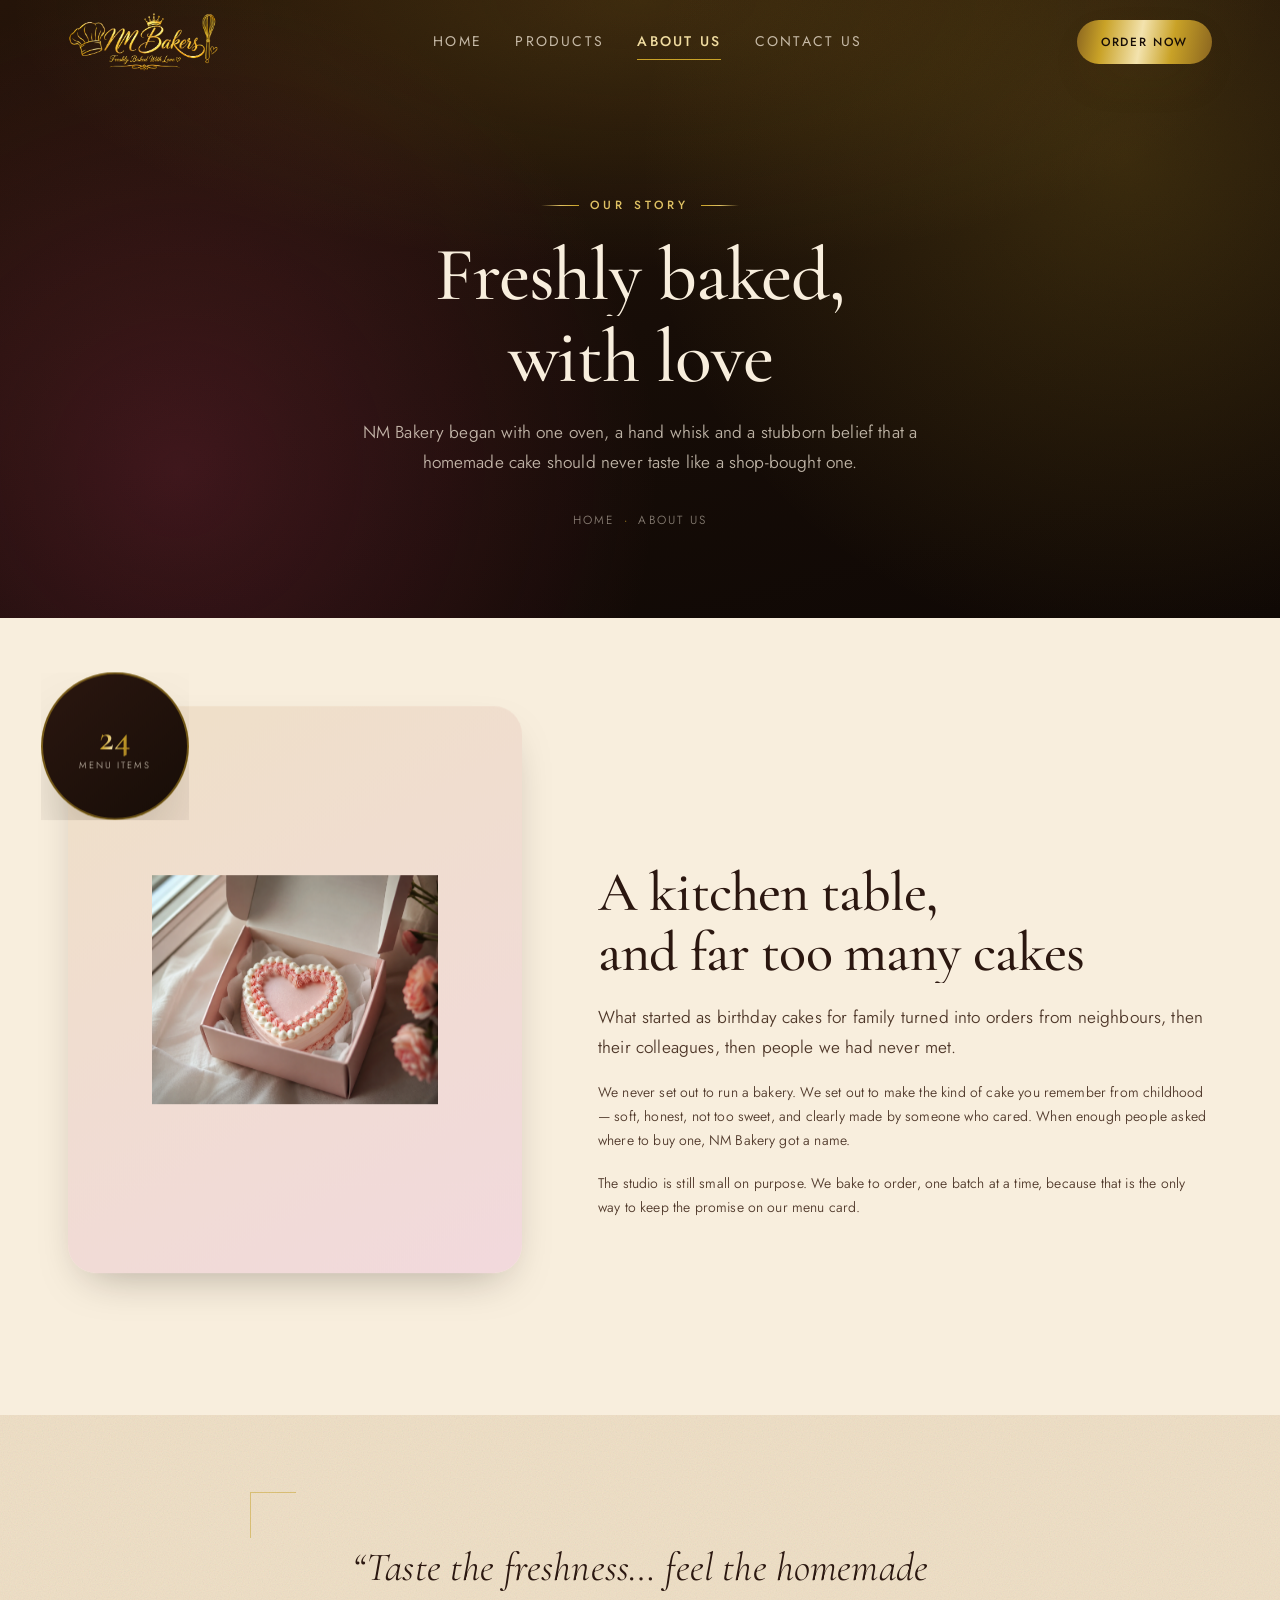
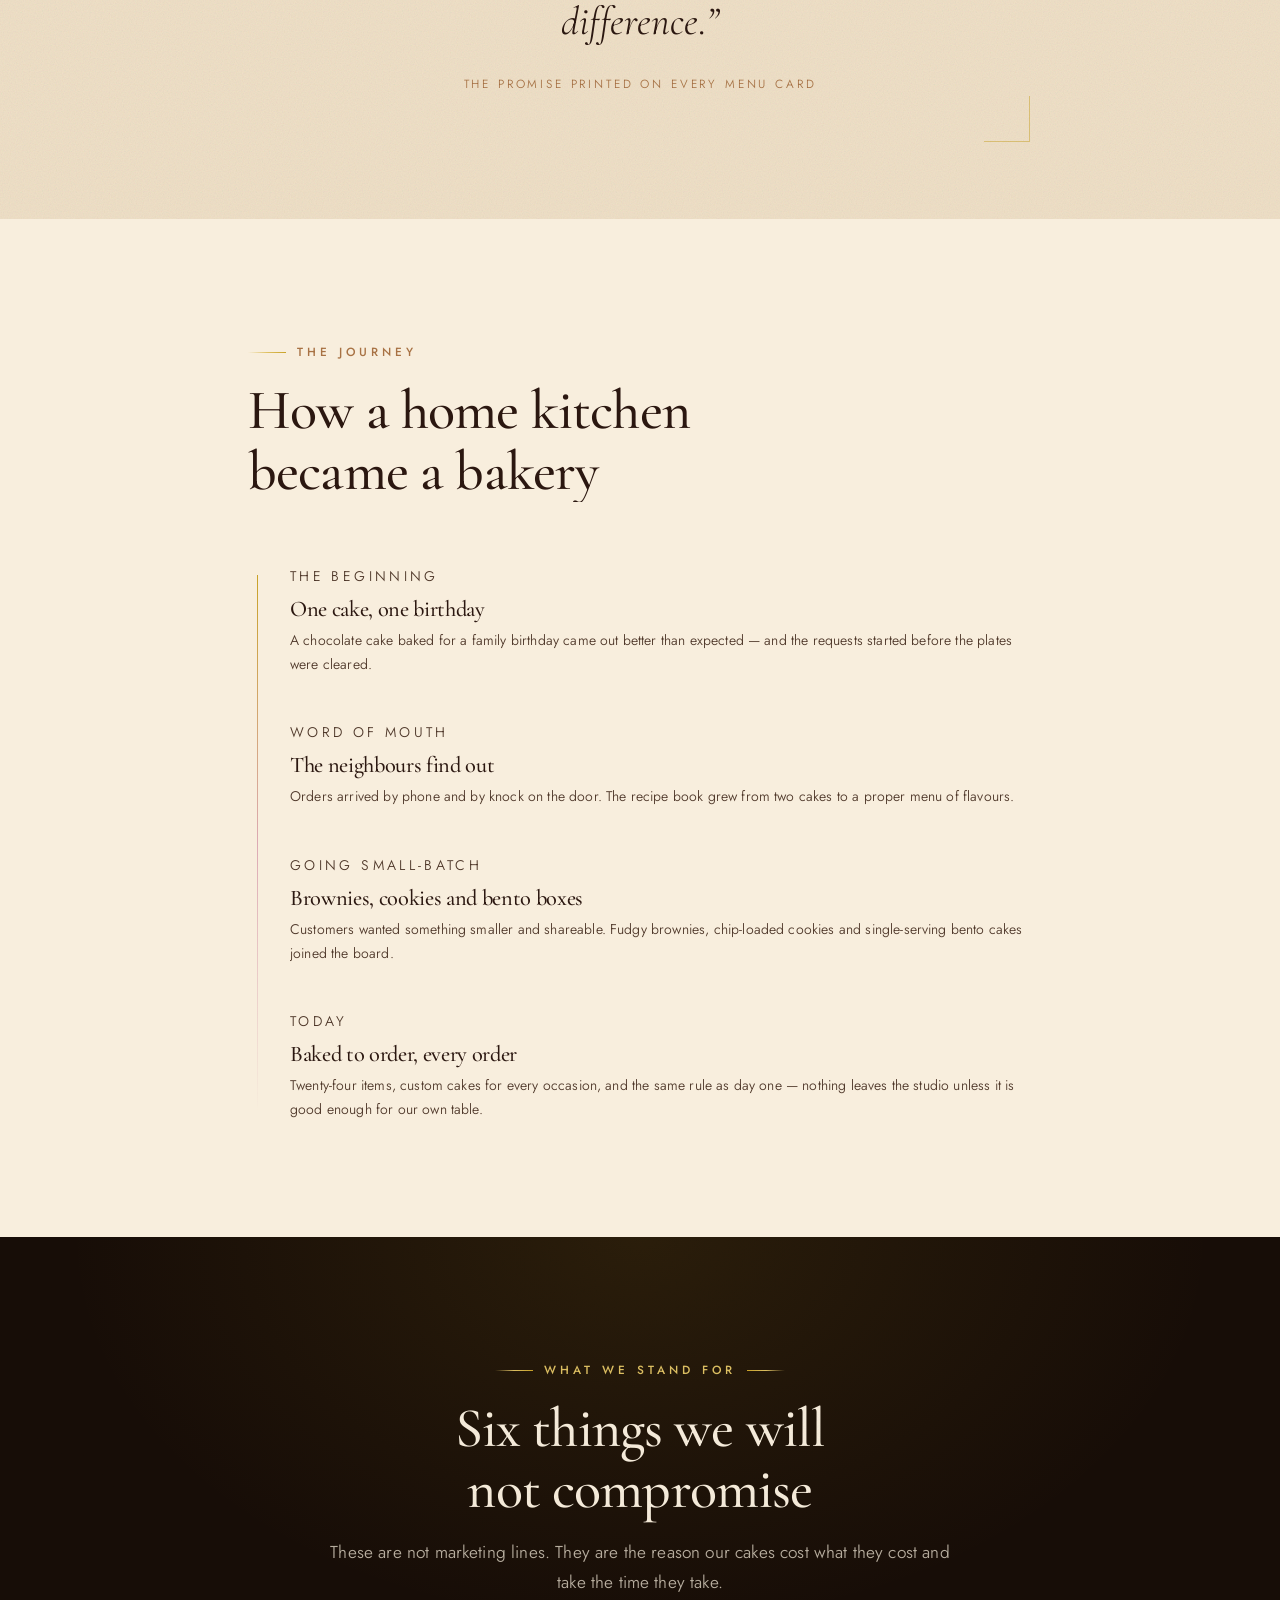
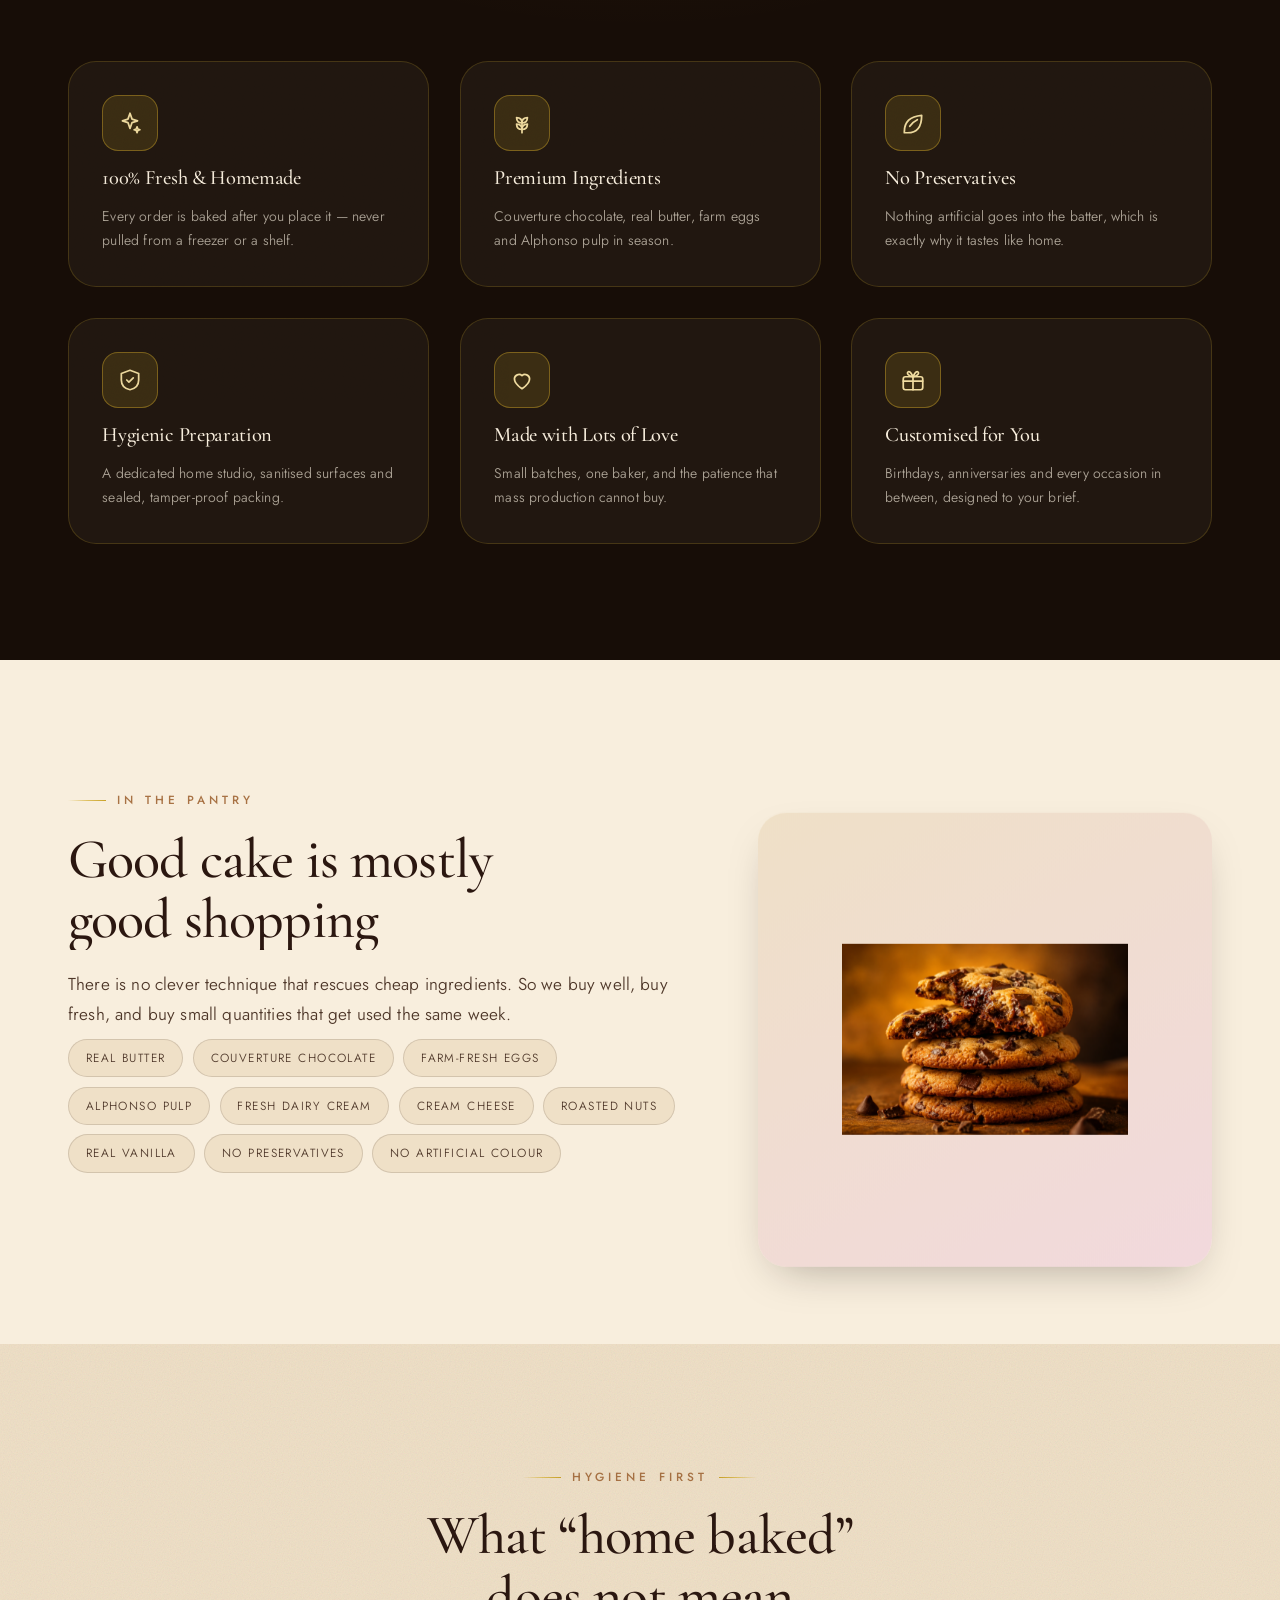
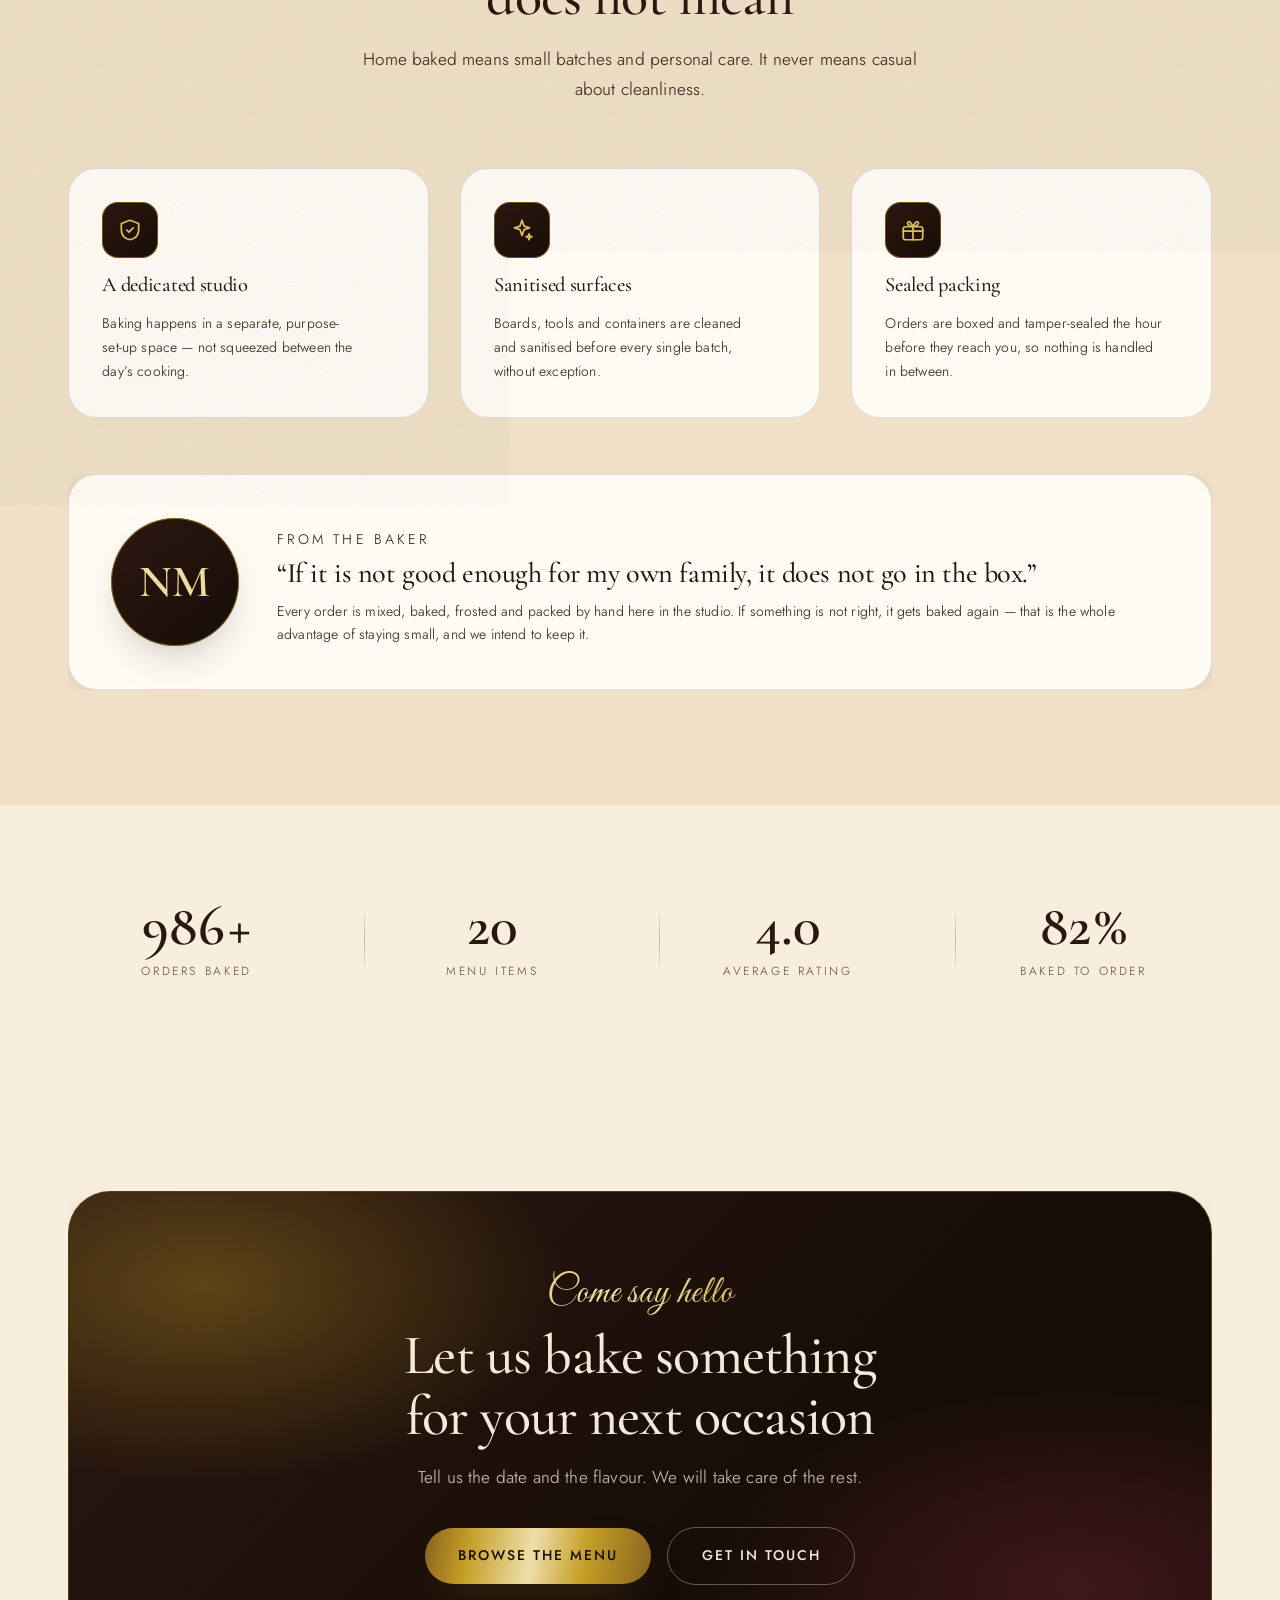
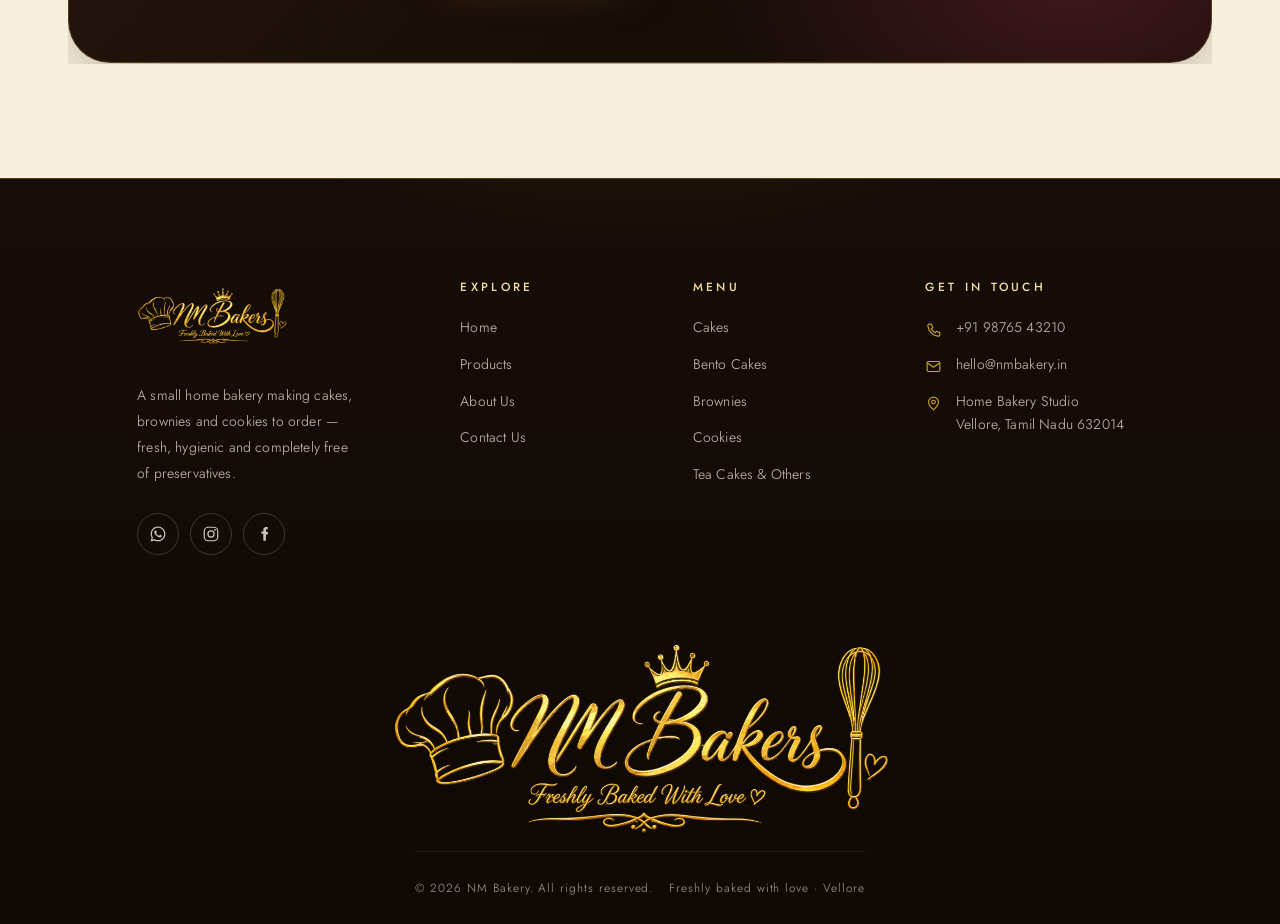
==== commit 255d5b25: "add img" ====
--- a/about.html
+++ b/about.html
@@ -15,11 +15,11 @@
     href="https://fonts.googleapis.com/css2?family=Cormorant+Garamond:ital,wght@0,400;0,500;0,600;1,400;1,500&family=Great+Vibes&family=Jost:wght@300;400;500&display=swap"
     rel="stylesheet">
 
-  <link rel="stylesheet" href="assets/css/base.css?v=6">
-  <link rel="stylesheet" href="assets/css/layout.css?v=6">
-  <link rel="stylesheet" href="assets/css/components.css?v=6">
-  <link rel="stylesheet" href="assets/css/animations.css?v=6">
-  <link rel="stylesheet" href="assets/css/pages.css?v=6">
+  <link rel="stylesheet" href="assets/css/base.css?v=9">
+  <link rel="stylesheet" href="assets/css/layout.css?v=9">
+  <link rel="stylesheet" href="assets/css/components.css?v=9">
+  <link rel="stylesheet" href="assets/css/animations.css?v=9">
+  <link rel="stylesheet" href="assets/css/pages.css?v=9">
 </head>
 
 <body class="has-dark-hero">
@@ -401,10 +401,10 @@
     <span>Order now</span>
   </a>
 
-  <script src="assets/js/data.js?v=6"></script>
-  <script src="assets/js/visuals.js?v=6"></script>
-  <script src="assets/js/scroll.js?v=6"></script>
-  <script src="assets/js/app.js?v=6"></script>
+  <script src="assets/js/data.js?v=9"></script>
+  <script src="assets/js/visuals.js?v=9"></script>
+  <script src="assets/js/scroll.js?v=9"></script>
+  <script src="assets/js/app.js?v=9"></script>
   <script>
     document.addEventListener('DOMContentLoaded', function () {
       if (!window.NM_ART) return;
--- a/assets/css/components.css
+++ b/assets/css/components.css
@@ -150,24 +150,32 @@
 /* --------------------------------------------------------------------------
    3. Product card
    -------------------------------------------------------------------------- */
+/* Photographs on product and category cards. `.card-photo` is emitted by
+   NM_ART.photo(); `.category-cake-img` is kept as an alias for any older
+   markup that still uses it. */
+.card-photo,
 .category-cake-img {
   width: 100%;
   height: 100%;
   object-fit: cover;
+  object-position: center;
   display: block;
   border-radius: inherit;
-}
-
-.category-card__art .category-cake-img {
-  width: 100%;
-  height: 100%;
-  object-fit: cover;
-  object-position: center;
   transition: transform .8s var(--ease-out);
 }
 
-.category-card:hover .category-card__art .category-cake-img {
-  transform: scale(1.07);
+.category-card:hover .card-photo,
+.category-card:hover .category-cake-img,
+.product-card:hover .card-photo {
+  transform: scale(1.06);
+}
+
+/* The big home-page pictures are shown whole, not cropped to a box */
+.hero__cake .card-photo,
+.custom-panel__art .card-photo {
+  height: auto;
+  object-fit: contain;
+  border-radius: 0;
 }
 
 .product-card {
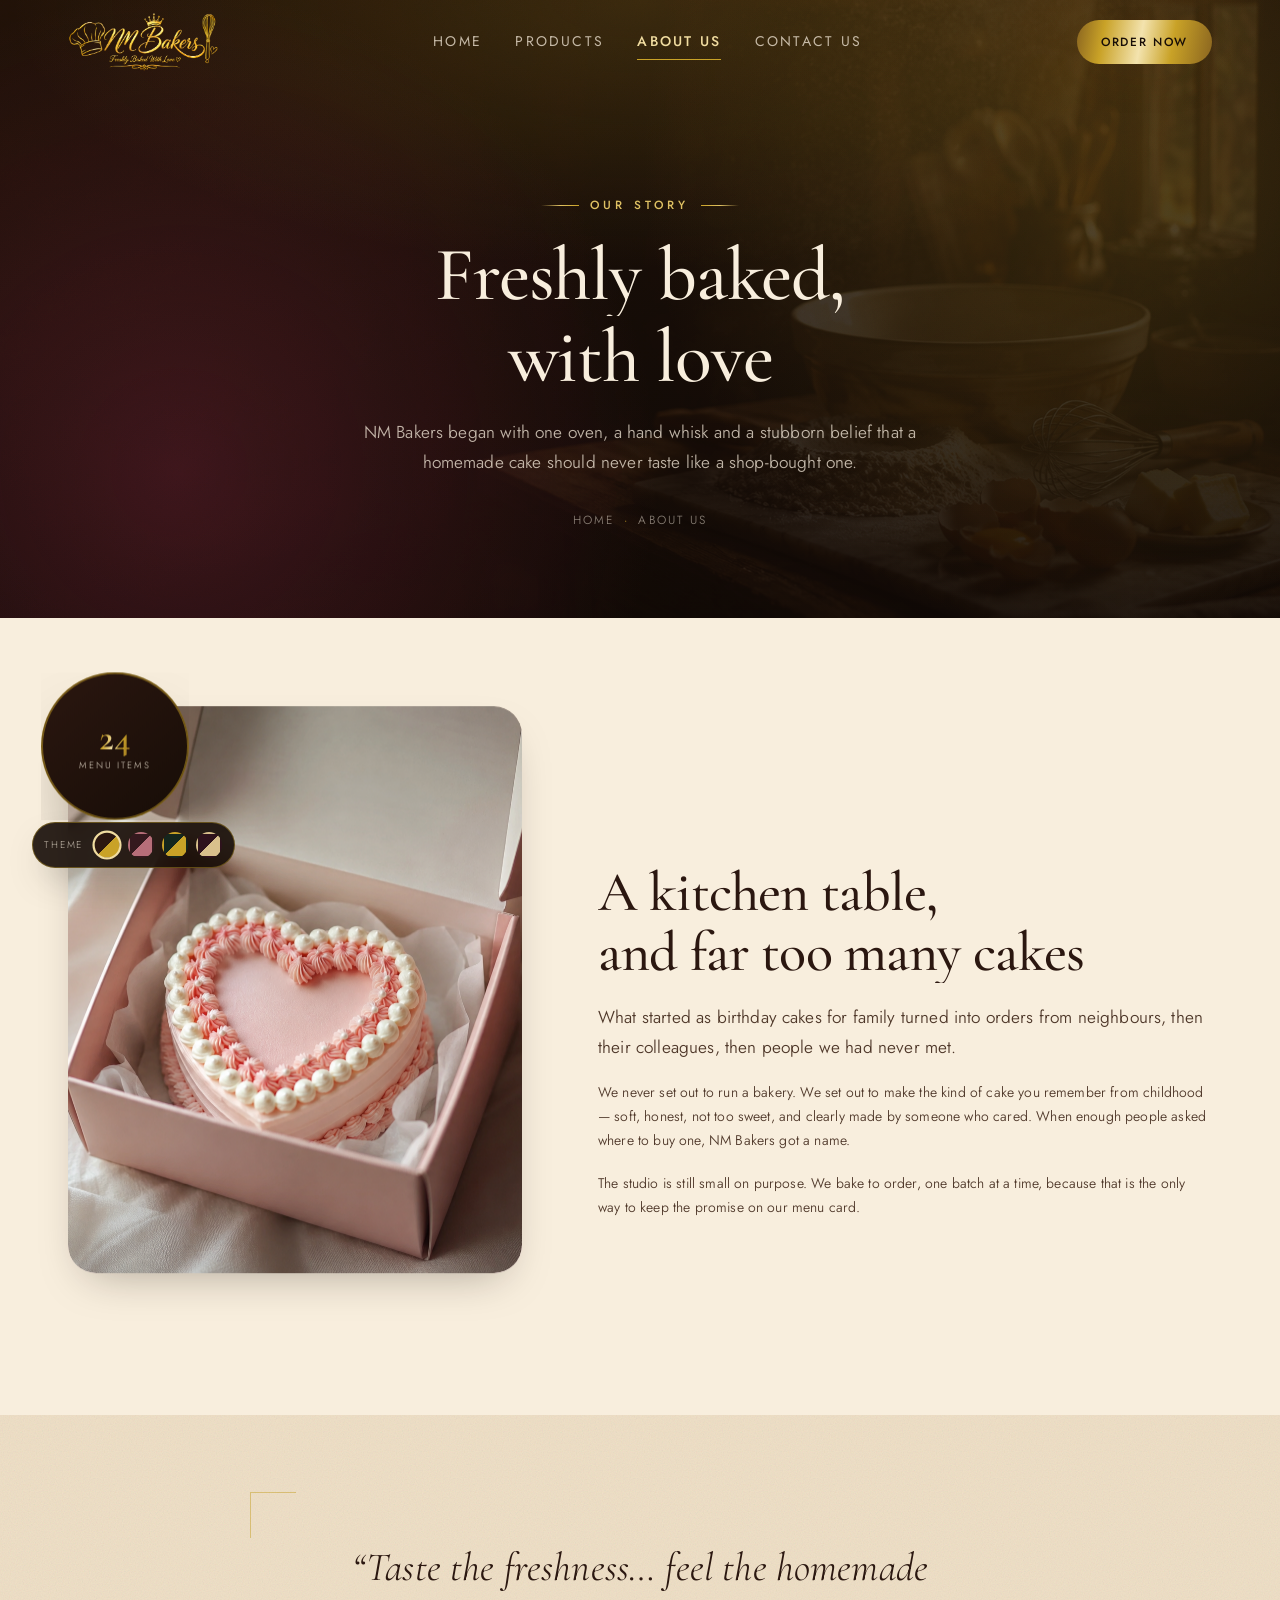
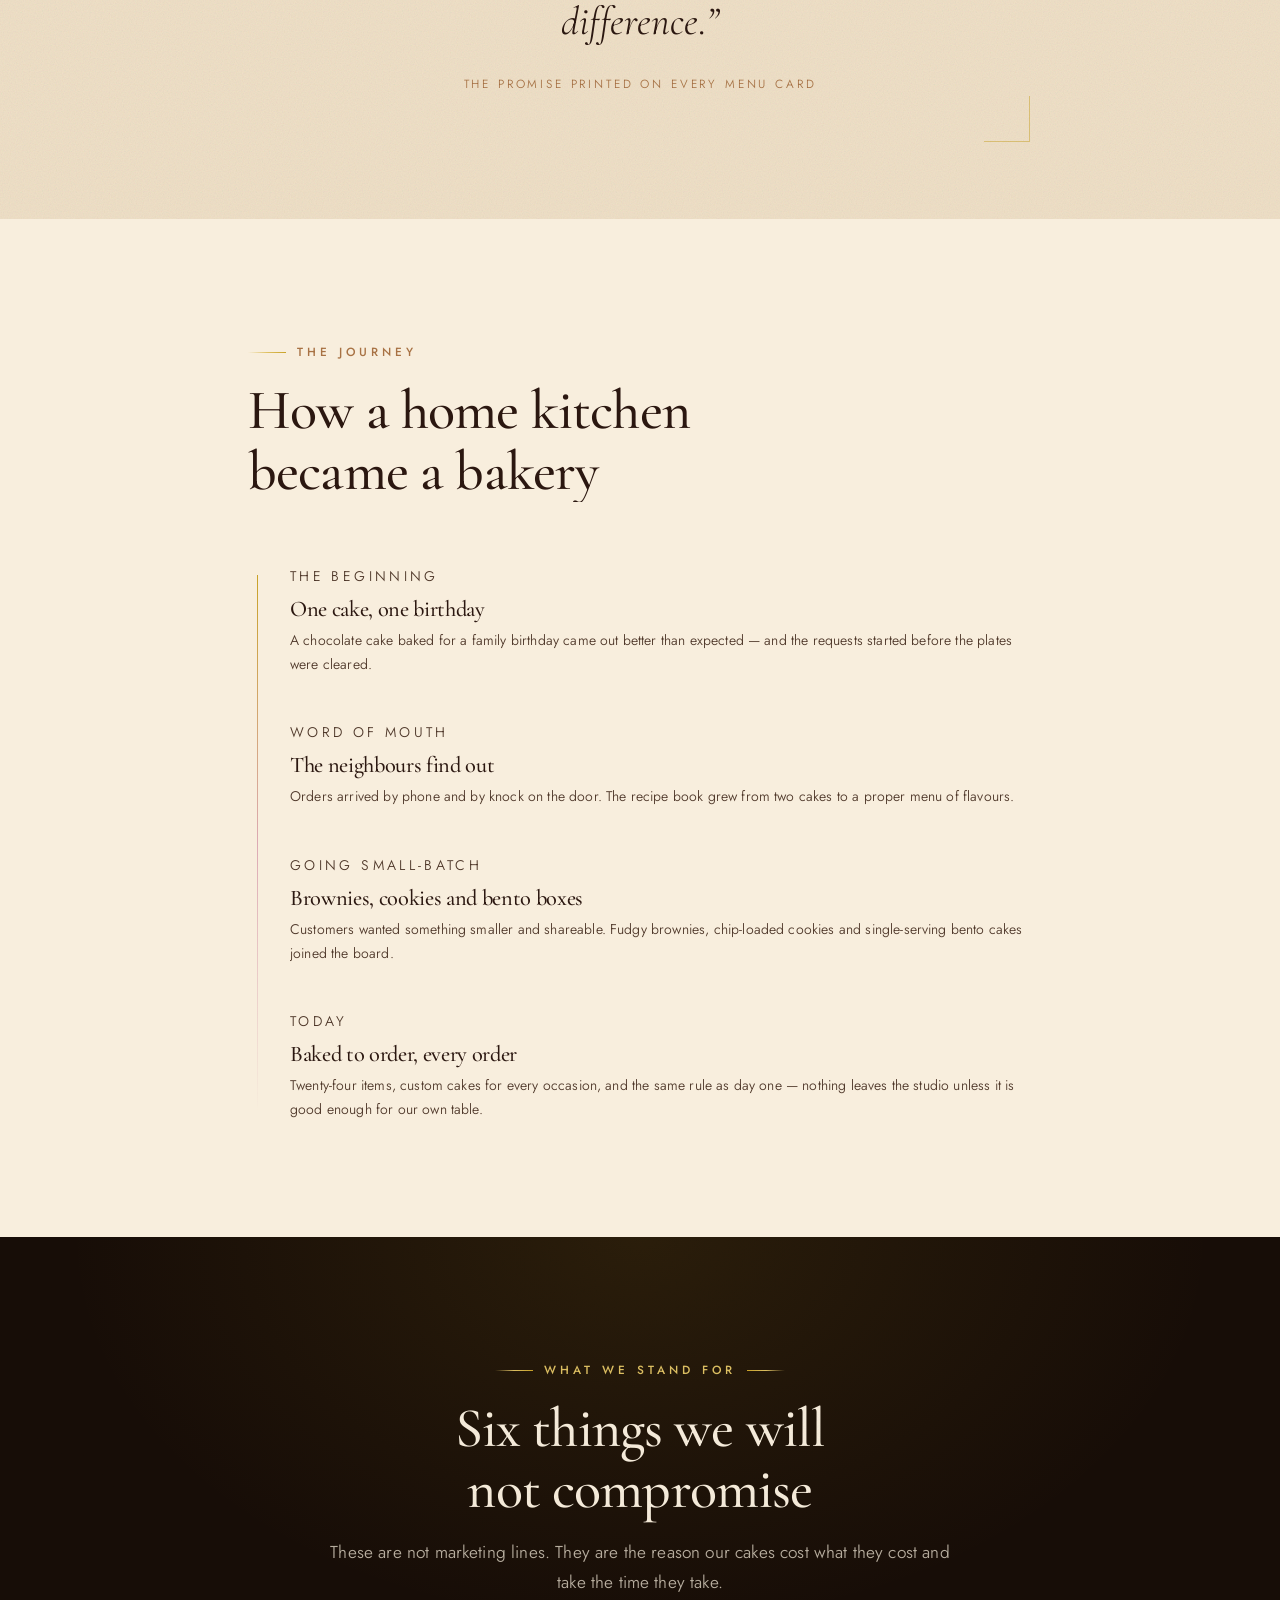
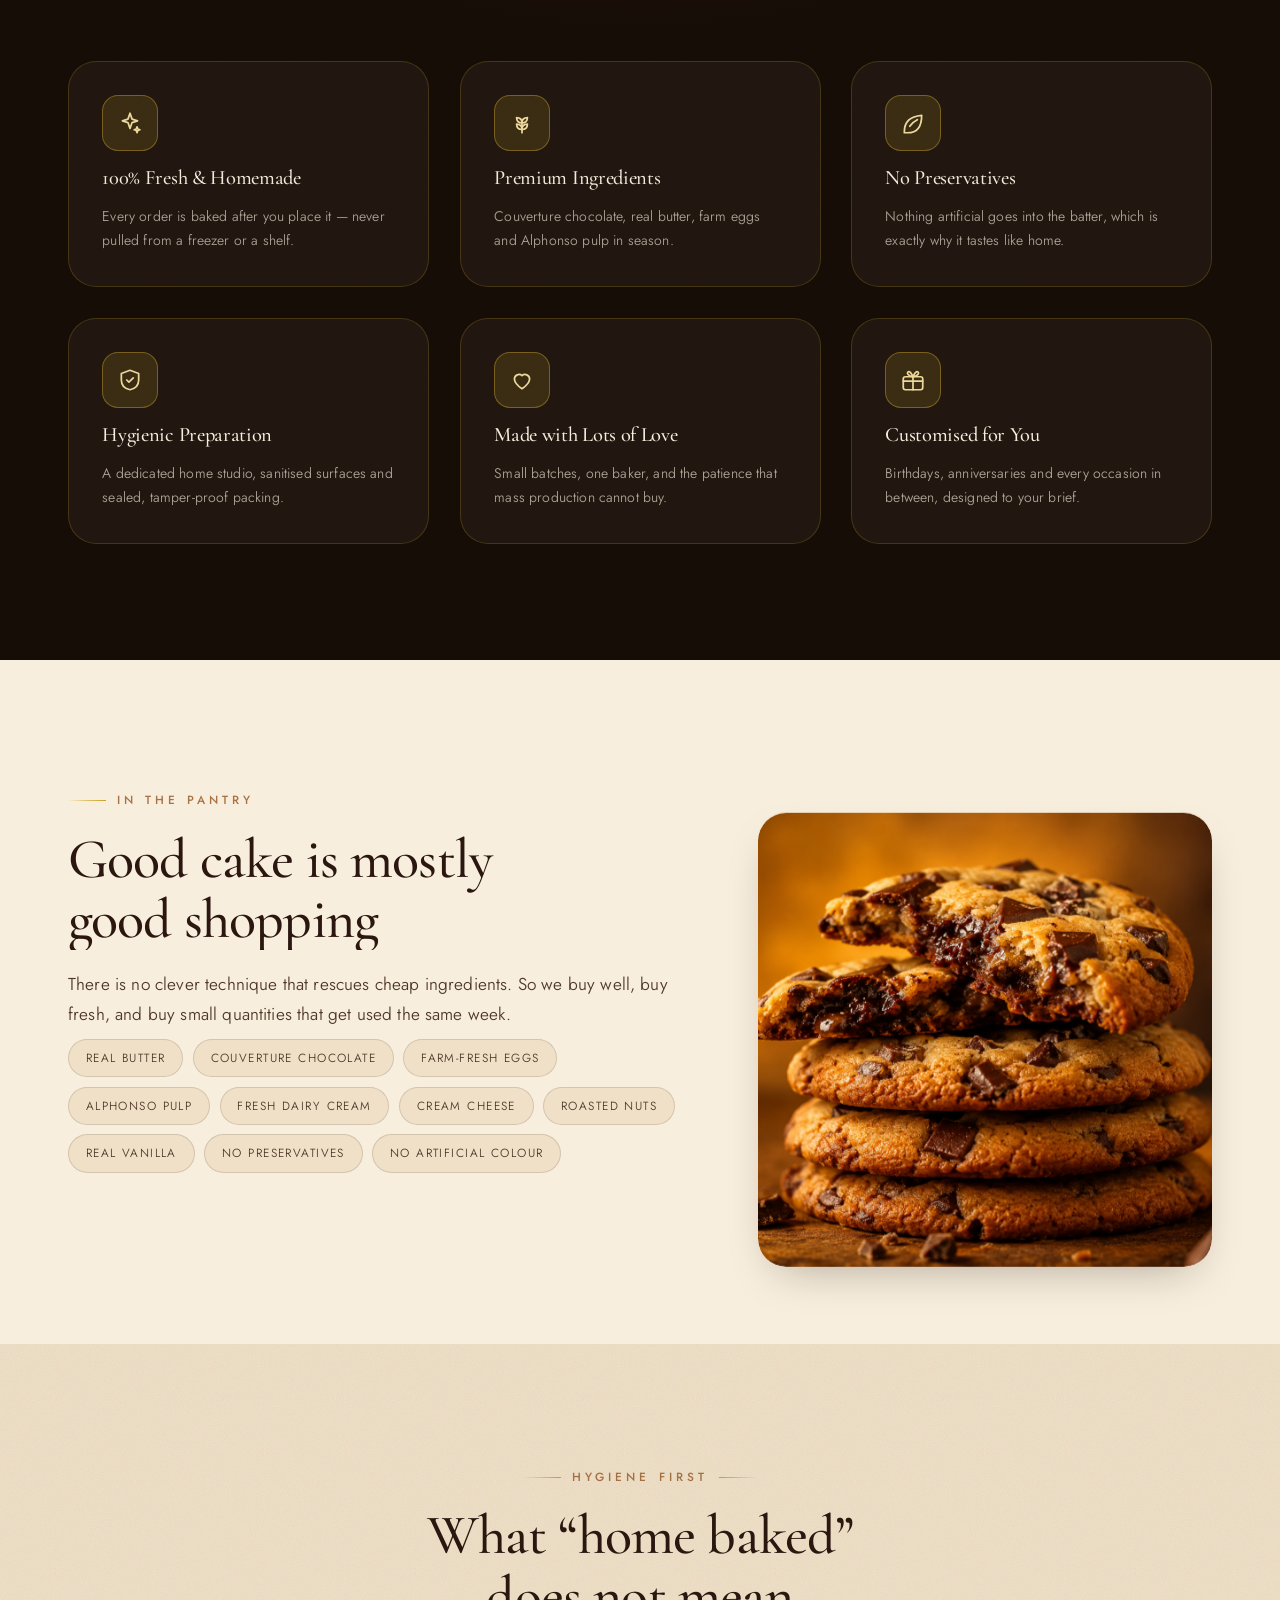
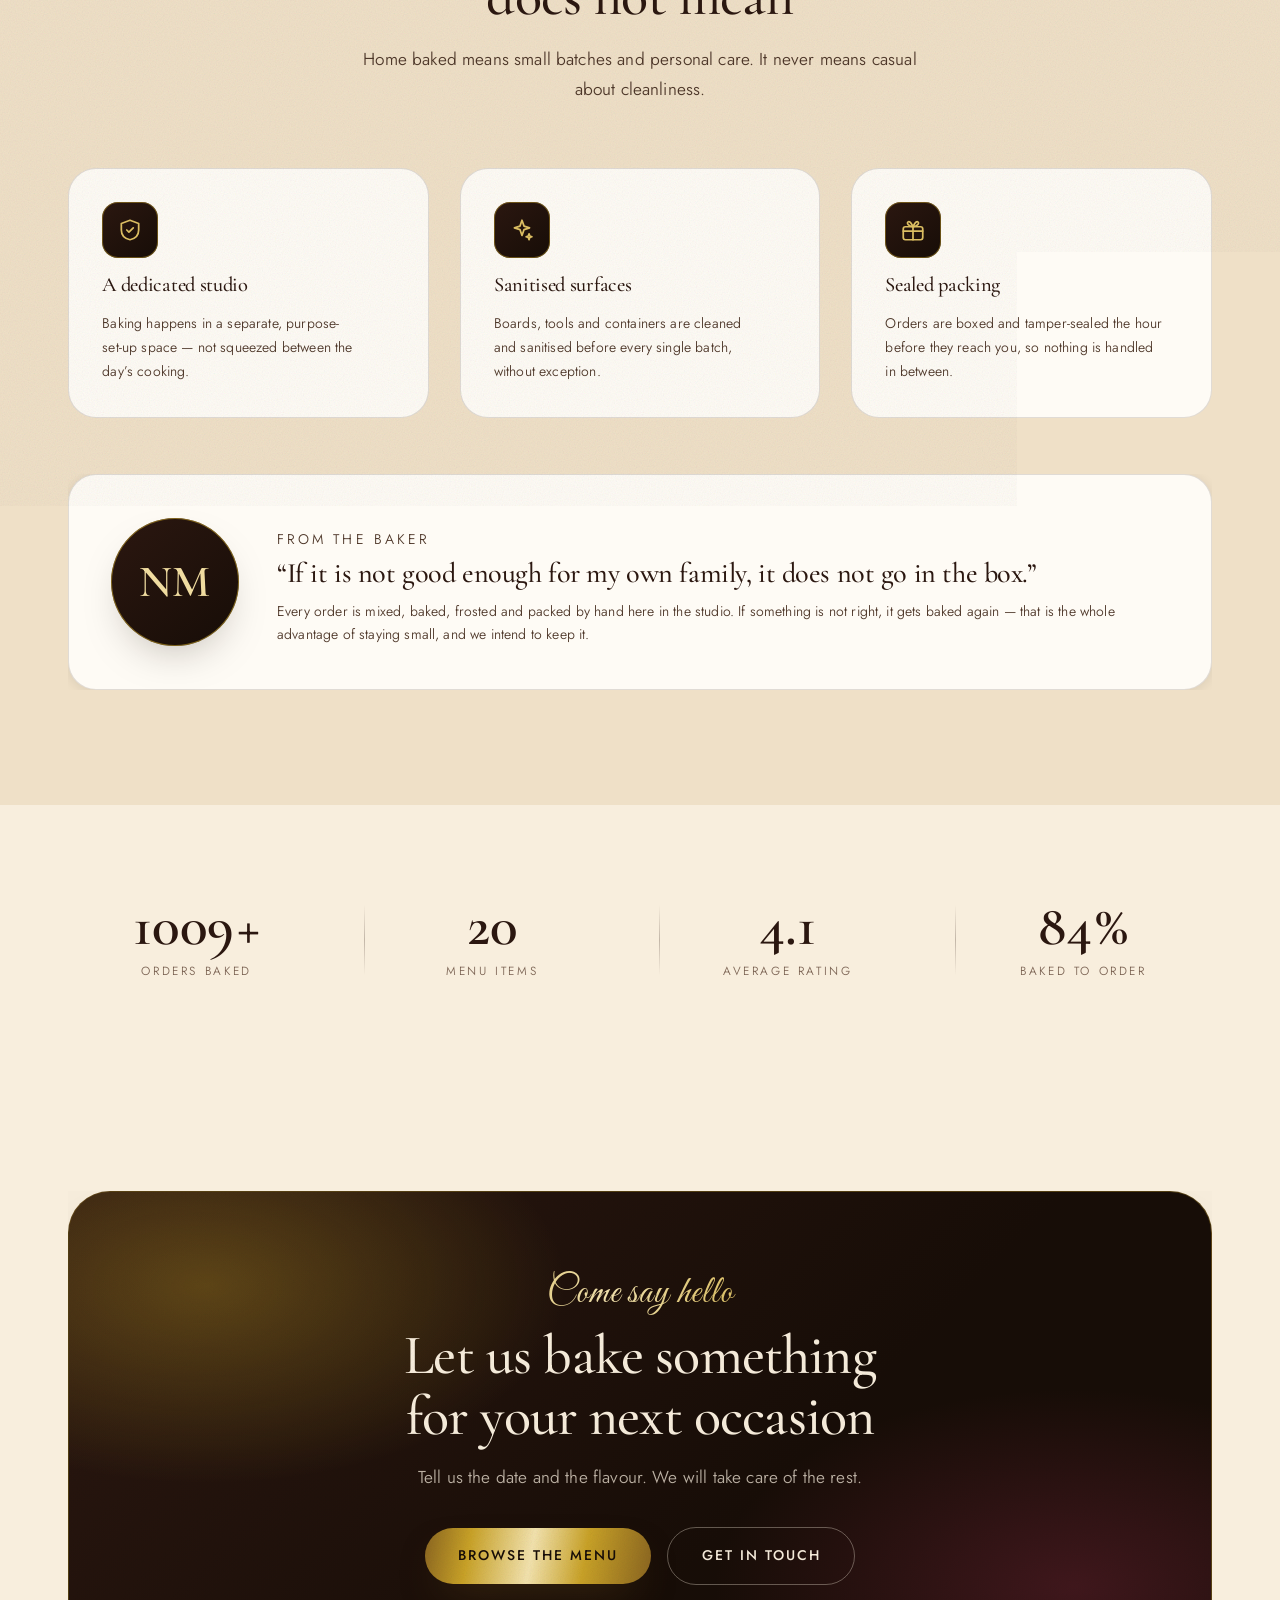
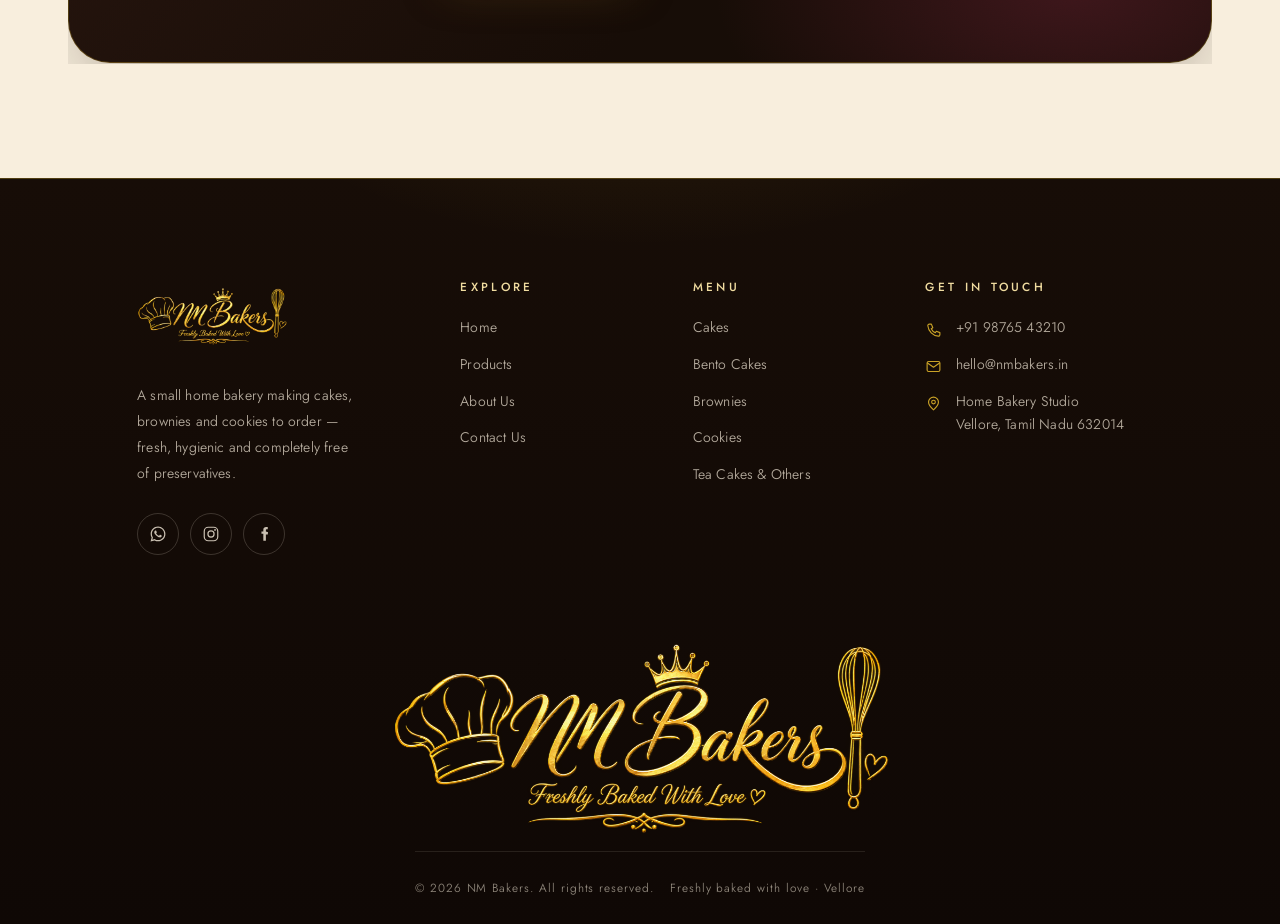
==== commit 4a507102: "add img" ====
--- a/about.html
+++ b/about.html
@@ -4,9 +4,9 @@
 <head>
   <meta charset="UTF-8">
   <meta name="viewport" content="width=device-width, initial-scale=1">
-  <title>About Us — NM Bakery</title>
+  <title>About Us — NM Bakers</title>
   <meta name="description"
-    content="NM Bakery is a small home bakery in Vellore baking cakes, brownies and cookies to order — premium ingredients, no preservatives, made with lots of love.">
+    content="NM Bakers is a small home bakery in Vellore baking cakes, brownies and cookies to order — premium ingredients, no preservatives, made with lots of love.">
   <meta name="theme-color" content="#170D07">
 
   <link rel="preconnect" href="https://fonts.googleapis.com">
@@ -15,20 +15,20 @@
     href="https://fonts.googleapis.com/css2?family=Cormorant+Garamond:ital,wght@0,400;0,500;0,600;1,400;1,500&family=Great+Vibes&family=Jost:wght@300;400;500&display=swap"
     rel="stylesheet">
 
-  <link rel="stylesheet" href="assets/css/base.css?v=9">
-  <link rel="stylesheet" href="assets/css/layout.css?v=9">
-  <link rel="stylesheet" href="assets/css/components.css?v=9">
-  <link rel="stylesheet" href="assets/css/animations.css?v=9">
-  <link rel="stylesheet" href="assets/css/pages.css?v=9">
+  <link rel="stylesheet" href="assets/css/base.css?v=18">
+  <link rel="stylesheet" href="assets/css/layout.css?v=18">
+  <link rel="stylesheet" href="assets/css/components.css?v=18">
+  <link rel="stylesheet" href="assets/css/animations.css?v=18">
+  <link rel="stylesheet" href="assets/css/pages.css?v=18">
 </head>
 
-<body class="has-dark-hero">
+<body class="has-dark-hero page-about">
   <a class="skip-link" href="#main">Skip to content</a>
   <div class="scroll-progress" aria-hidden="true"></div>
 
   <header class="site-header">
     <div class="container">
-      <a class="brand" href="index.html" aria-label="NM Bakery home">
+      <a class="brand" href="index.html" aria-label="NM Bakers home">
         <img src="./assets/images/logo.png" class="mainlogo" alt="">
       </a>
 
@@ -74,7 +74,7 @@
         <span class="eyebrow is-centered" data-reveal="fade">Our story</span>
         <h1 data-split>Freshly baked,<br>with love</h1>
         <p class="lead" data-reveal="up" data-delay="300">
-          NM Bakery began with one oven, a hand whisk and a stubborn belief that
+          NM Bakers began with one oven, a hand whisk and a stubborn belief that
           a homemade cake should never taste like a shop-bought one.
         </p>
         <nav class="breadcrumb" aria-label="Breadcrumb">
@@ -110,7 +110,7 @@
             <p data-reveal="up" data-delay="180" style="color:var(--ink-soft);font-size:var(--fs-small)">
               We never set out to run a bakery. We set out to make the kind of cake you
               remember from childhood — soft, honest, not too sweet, and clearly made by
-              someone who cared. When enough people asked where to buy one, NM Bakery
+              someone who cared. When enough people asked where to buy one, NM Bakers
               got a name.
             </p>
             <p data-reveal="up" data-delay="230" style="color:var(--ink-soft);font-size:var(--fs-small)">
@@ -373,7 +373,7 @@
             </li>
             <li class="footer__contact-item">
               <span data-icon="mail"></span>
-              <a data-link="mail" href="#"><span data-config="email">hello@nmbakery.in</span></a>
+              <a data-link="mail" href="#"><span data-config="email">hello@nmbakers.in</span></a>
             </li>
             <li class="footer__contact-item">
               <span data-icon="pin"></span>
@@ -390,7 +390,7 @@
       <img class="footer__watermark" src="./assets/images/logo.png" aria-hidden="true"></img>
 
       <div class="footer__bar">
-        <span>&copy; <span data-year>2026</span> NM Bakery. All rights reserved.</span>
+        <span>&copy; <span data-year>2026</span> NM Bakers. All rights reserved.</span>
         <span>Freshly baked with love &middot; Vellore</span>
       </div>
     </div>
@@ -401,17 +401,29 @@
     <span>Order now</span>
   </a>
 
-  <script src="assets/js/data.js?v=9"></script>
-  <script src="assets/js/visuals.js?v=9"></script>
-  <script src="assets/js/scroll.js?v=9"></script>
-  <script src="assets/js/app.js?v=9"></script>
+  <script src="assets/js/data.js?v=18"></script>
+  <script src="assets/js/visuals.js?v=18"></script>
+  <script src="assets/js/scroll.js?v=18"></script>
+  <script src="assets/js/app.js?v=18"></script>
+  <!-- Colour-theme switcher (a deciding tool) — delete this line to remove it -->
+  <script src="assets/js/theme.js?v=18"></script>
   <script>
     document.addEventListener('DOMContentLoaded', function () {
       if (!window.NM_ART) return;
       var a1 = document.getElementById('aboutArt1');
       var a2 = document.getElementById('aboutArt2');
-      if (a1) a1.innerHTML = window.NM_ART.get('bento', ['#EBC4CA', '#BE6E85']);
-      if (a2) a2.innerHTML = window.NM_ART.get('cookie', ['#C08A4E', '#8A5A2E']);
+      // Name a file for 'about-1' / 'about-2' in NM_IMAGES (data.js) to use
+      // your own photo, or drop in about-1.png. Until then it falls back to
+      // the category picture. Either way it fills the frame.
+      function setArt(el, key, alt, categoryFallback) {
+        if (!el) return;
+        el.innerHTML = window.NM_ART.photo(key, alt, categoryFallback);
+        var frame = el.closest('.frame');
+        if (frame) frame.classList.add('frame--photo');
+      }
+
+      setArt(a1, 'about-1', 'A bento cake boxed and ready', 'bento');
+      setArt(a2, 'about-2', 'Cookies fresh from the oven', 'cookies');
     });
   </script>
 </body>
--- a/assets/css/base.css
+++ b/assets/css/base.css
@@ -1,5 +1,5 @@
 /* ==========================================================================
-   NM BAKERY — base.css
+   NM BAKERS — base.css
    Design tokens, reset, typography, utilities, buttons
    ========================================================================== */
 
@@ -15,6 +15,21 @@
   --choco: #45261A;
   --mocha: #6B3F28;
   --caramel: #A87244;
+  --dark-top: #251409;
+
+  /* ---- The same colours as raw R,G,B numbers ----
+     Needed wherever a colour is used see-through, e.g. rgba(var(--gold-rgb), .4).
+     Change these together with the colours above when you switch theme. */
+  --noir-rgb: 15, 8, 5;
+  --espresso-rgb: 23, 13, 7;
+  --cocoa-rgb: 43, 23, 16;
+  --dark-top-rgb: 37, 20, 9;
+  --gold-rgb: 201, 162, 39;
+  --gold-deep-rgb: 138, 101, 32;
+  --gold-soft-rgb: 240, 220, 160;
+  --rose-rgb: 142, 42, 68;
+  --wine-rgb: 122, 31, 53;
+  --cream-rgb: 248, 238, 221;
 
   /* ---- Metallic gold ramp ----
      A single flat gold reads as mustard. Real metal needs a dark edge, a
@@ -23,7 +38,7 @@
   --gold: #C9A227;
   --gold-mid: #DFC163;
   --gold-soft: #F0DCA0;
-  --gold-glow: rgba(201, 162, 39, .32);
+  --gold-glow: rgba(var(--gold-rgb), .32);
   --grad-gold: linear-gradient(100deg, #8A6520 0%, #C9A227 20%, #F3E3AE 47%, #C9A227 70%, #8A6520 100%);
   --grad-gold-warm: linear-gradient(120deg, #A87244 0%, #C9A227 55%, #E8CE7C 100%);
 
@@ -37,6 +52,34 @@
   --ivory: #FEFBF5;
   --cream: #F8EEDD;
   --cream-2: #EFE0C7;
+
+  /* ---- Background photo behind the hero and every page banner ----
+     This is the default, used by any page with no picture of its own.
+     Per-page pictures are set just below, under "ONE PICTURE PER PAGE".
+     Use `none` to switch the photo off and keep the plain dark gradient. */
+  --banner-image: url('../hero-bg/bg.png');
+
+  /* How dark the tint over that photo is. Higher = darker = easier to read.
+     Drop to about .70 if you want the photo to show through more. */
+  --banner-veil: .86;
+  --hero-veil: .90;
+}
+
+/* ==========================================================================
+   ONE PICTURE PER PAGE
+   --------------------------------------------------------------------------
+   Each page can have its own background photo. Put the file in
+   assets/images/ and change the filename on that page's line below.
+
+   All four start on the same hero-bg.png, so the site looks right today.
+   Change them one at a time as your new photos are ready.
+   ========================================================================== */
+body.page-home     { --banner-image: url('../hero-bg/hero-home.png'); }
+body.page-products { --banner-image: url('../hero-bg/hero-products.png'); }
+body.page-about    { --banner-image: url('../hero-bg/hero-about.png'); }
+body.page-contact  { --banner-image: url('../hero-bg/hero-contact.png'); }
+
+:root {
 
   /* Semantic */
   --bg: var(--cream);
@@ -44,8 +87,8 @@
   --ink: #1A0E08;
   --ink-soft: #4E3729;
   --ink-muted: #7A6252;
-  --line: rgba(43, 23, 16, .14);
-  --line-strong: rgba(43, 23, 16, .26);
+  --line: rgba(var(--cocoa-rgb), .14);
+  --line-strong: rgba(var(--cocoa-rgb), .26);
 
   /* Typography */
   --font-display: "Cormorant Garamond", "Playfair Display", Georgia, "Times New Roman", serif;
@@ -81,16 +124,117 @@
   --radius: 18px;
   --radius-lg: 28px;
   --radius-xl: 42px;
-  --shadow-sm: 0 2px 12px rgba(23, 13, 7, .09);
-  --shadow: 0 18px 46px -20px rgba(23, 13, 7, .36);
-  --shadow-lg: 0 40px 92px -34px rgba(23, 13, 7, .52);
-  --shadow-gold: 0 18px 44px -20px rgba(138, 101, 32, .55);
+  --shadow-sm: 0 2px 12px rgba(var(--espresso-rgb), .09);
+  --shadow: 0 18px 46px -20px rgba(var(--espresso-rgb), .36);
+  --shadow-lg: 0 40px 92px -34px rgba(var(--espresso-rgb), .52);
+  --shadow-gold: 0 18px 44px -20px rgba(var(--gold-deep-rgb), .55);
 
   /* Motion */
   --ease: cubic-bezier(.22, .61, .36, 1);
   --ease-out: cubic-bezier(.16, 1, .3, 1);
   --dur: .5s;
   --dur-slow: .9s;
+}
+
+/* ==========================================================================
+   COLOUR THEMES
+   --------------------------------------------------------------------------
+   Theme 1 (Chocolate & Gold) is everything defined above this line.
+   The three below switch on when <html> carries data-theme="...".
+
+   The floating swatch buttons in the bottom-left corner do that for you.
+   To remove that switcher before going live, delete the one line
+       <script src="assets/js/theme.js?v=18"></script>
+   from the four HTML files. The themes themselves stay available.
+   ========================================================================== */
+
+/* ---- THEME 2 — ROSE GOLD & BLUSH -------------------------------------
+   Soft, romantic, boutique. Suits bento cakes and celebration orders. */
+:root[data-theme="rose"] {
+  --noir: #150A0B;      --noir-rgb: 21, 10, 11;
+  --espresso: #1F0F12;  --espresso-rgb: 31, 15, 18;
+  --cocoa: #35191E;     --cocoa-rgb: 53, 25, 30;
+  --choco: #4E2530;
+  --mocha: #6E3A44;
+  --caramel: #A9707A;
+  --dark-top: #2A1418;  --dark-top-rgb: 42, 20, 24;
+
+  --gold-deep: #8A4A55; --gold-deep-rgb: 138, 74, 85;
+  --gold: #B76E79;      --gold-rgb: 183, 110, 121;
+  --gold-mid: #D79AA2;
+  --gold-soft: #F0CDD2; --gold-soft-rgb: 240, 205, 210;
+  --grad-gold: linear-gradient(100deg, #8A4A55 0%, #B76E79 20%, #F3D8DC 47%, #B76E79 70%, #8A4A55 100%);
+  --grad-gold-warm: linear-gradient(120deg, #A9707A 0%, #B76E79 55%, #E8B9C0 100%);
+
+  --wine: #7A2A3C;      --wine-rgb: 122, 42, 60;
+  --rose: #A8455A;      --rose-rgb: 168, 69, 90;
+  --blush: #F6E1E4;
+  --blush-deep: #E0B5BD;
+
+  --ivory: #FFFAF8;
+  --cream: #FBF0EE;     --cream-rgb: 251, 240, 238;
+  --cream-2: #F2DFDD;
+
+  --ink: #2A1216;
+  --ink-soft: #5C3A40;
+  --ink-muted: #8A6B70;
+}
+
+/* ---- THEME 3 — EMERALD & GOLD ---------------------------------------
+   Deep green with champagne gold. The most distinctive. */
+:root[data-theme="emerald"] {
+  --noir: #060F0B;      --noir-rgb: 6, 15, 11;
+  --espresso: #0B1712;  --espresso-rgb: 11, 23, 18;
+  --cocoa: #14261D;     --cocoa-rgb: 20, 38, 29;
+  --choco: #1E3A2C;
+  --mocha: #2E5240;
+  --caramel: #7E9A82;
+  --dark-top: #0F2118;  --dark-top-rgb: 15, 33, 24;
+
+  --wine: #1F6B4A;      --wine-rgb: 31, 107, 74;
+  --rose: #2A855C;      --rose-rgb: 42, 133, 92;
+  --blush: #E4EFE6;
+  --blush-deep: #C3DAC9;
+
+  --ivory: #FCFBF4;
+  --cream: #F5F1E3;     --cream-rgb: 245, 241, 227;
+  --cream-2: #E8E2CE;
+
+  --ink: #0E1A13;
+  --ink-soft: #35473C;
+  --ink-muted: #64756A;
+}
+
+/* ---- THEME 4 — BURGUNDY & CHAMPAGNE ---------------------------------
+   Rich wine red with pale champagne. Warm and festive. */
+:root[data-theme="burgundy"] {
+  --noir: #12060A;      --noir-rgb: 18, 6, 10;
+  --espresso: #1C0910;  --espresso-rgb: 28, 9, 16;
+  --cocoa: #2E121C;     --cocoa-rgb: 46, 18, 28;
+  --choco: #451B29;
+  --mocha: #63293B;
+  --caramel: #9A5F6E;
+  --dark-top: #280D18;  --dark-top-rgb: 40, 13, 24;
+
+  --gold-deep: #9A7E4A; --gold-deep-rgb: 154, 126, 74;
+  --gold: #D9C08C;      --gold-rgb: 217, 192, 140;
+  --gold-mid: #E8D6AE;
+  --gold-soft: #F7EDD6; --gold-soft-rgb: 247, 237, 214;
+  --grad-gold: linear-gradient(100deg, #9A7E4A 0%, #D9C08C 20%, #FBF4E2 47%, #D9C08C 70%, #9A7E4A 100%);
+  --grad-gold-warm: linear-gradient(120deg, #9A5F6E 0%, #D9C08C 55%, #F1E2BF 100%);
+
+  --wine: #6E1428;      --wine-rgb: 110, 20, 40;
+  --rose: #8E1E36;      --rose-rgb: 142, 30, 54;
+  --blush: #F7E4E8;
+  --blush-deep: #E3BCC5;
+
+  --ivory: #FFFBF6;
+  --cream: #F9F1E6;     --cream-rgb: 249, 241, 230;
+  --cream-2: #EFE1D0;
+
+  --ink: #241017;
+  --ink-soft: #543440;
+  --ink-muted: #856872;
 }
 
 /* --------------------------------------------------------------------------
@@ -298,7 +442,7 @@
    one gradient meets the start of the next. */
 .section--dark {
   background:
-    radial-gradient(70% 60% at 50% 0%, rgba(201, 162, 39, .11), transparent 64%),
+    radial-gradient(70% 60% at 50% 0%, rgba(var(--gold-rgb), .11), transparent 64%),
     var(--espresso);
   color: var(--cream);
 }
@@ -309,7 +453,7 @@
 }
 
 .section--dark .lead {
-  color: rgba(248, 238, 221, .72);
+  color: rgba(var(--cream-rgb), .72);
 }
 
 .section--dark .eyebrow {
@@ -318,7 +462,7 @@
 
 .section--dark .btn--ghost {
   --btn-fg: var(--cream);
-  border-color: rgba(201, 162, 39, .5);
+  border-color: rgba(var(--gold-rgb), .5);
 }
 
 .section--dark .btn--ghost:hover {
@@ -515,7 +659,7 @@
 .btn--outline-light {
   --btn-bg: transparent;
   --btn-fg: var(--cream);
-  border: 1px solid rgba(251, 244, 234, .34);
+  border: 1px solid rgba(var(--cream-rgb), .34);
 }
 
 .btn--sm {
--- a/assets/css/layout.css
+++ b/assets/css/layout.css
@@ -1,5 +1,5 @@
 /* ==========================================================================
-   NM BAKERY — layout.css
+   NM BAKERS — layout.css
    Header, navigation, page banner, marquee, footer
    ========================================================================== */
 
@@ -52,7 +52,7 @@
    a pale bar, and keeps one consistent identity across the site. */
 .site-header.is-stuck {
   height: 68px;
-  background: rgba(23, 13, 7, .88);
+  background: rgba(var(--espresso-rgb), .88);
   backdrop-filter: saturate(160%) blur(16px);
   -webkit-backdrop-filter: saturate(160%) blur(16px);
   box-shadow: 0 12px 36px -22px rgba(0, 0, 0, .9);
@@ -60,7 +60,7 @@
 
 .site-header.is-stuck::after {
   opacity: 1;
-  background: linear-gradient(90deg, transparent, rgba(201, 162, 39, .55), transparent);
+  background: linear-gradient(90deg, transparent, rgba(var(--gold-rgb), .55), transparent);
 }
 
 /* --- Light-on-dark header treatment: sticky anywhere, or sitting on the
@@ -79,12 +79,12 @@
 body.has-dark-hero .site-header:not(.is-stuck) .brand__mark {
   background: var(--grad-gold);
   color: var(--espresso);
-  box-shadow: inset 0 0 0 1px rgba(240, 220, 160, .6), var(--shadow-sm);
+  box-shadow: inset 0 0 0 1px rgba(var(--gold-soft-rgb), .6), var(--shadow-sm);
 }
 
 .site-header.is-stuck .nav__link,
 body.has-dark-hero .site-header:not(.is-stuck) .nav__link {
-  color: rgba(248, 238, 221, .74);
+  color: rgba(var(--cream-rgb), .74);
 }
 
 .site-header.is-stuck .nav__link:hover,
@@ -96,12 +96,12 @@
 
 .site-header.is-stuck .nav-toggle,
 body.has-dark-hero .site-header:not(.is-stuck) .nav-toggle {
-  border-color: rgba(201, 162, 39, .45);
+  border-color: rgba(var(--gold-rgb), .45);
 }
 
 .site-header.is-stuck .nav-toggle:hover,
 body.has-dark-hero .site-header:not(.is-stuck) .nav-toggle:hover {
-  background: rgba(201, 162, 39, .14);
+  background: rgba(var(--gold-rgb), .14);
 }
 
 .site-header.is-stuck .nav-toggle__bars span,
@@ -304,7 +304,7 @@
   display: grid;
   place-items: center;
   background:
-    radial-gradient(70% 60% at 50% 20%, rgba(201, 162, 39, .14), transparent 60%),
+    radial-gradient(70% 60% at 50% 20%, rgba(var(--gold-rgb), .14), transparent 60%),
     linear-gradient(170deg, var(--espresso), var(--noir));
   clip-path: circle(0% at calc(100% - 46px) 42px);
   transition: clip-path .8s var(--ease-out);
@@ -405,9 +405,16 @@
   padding-top: calc(var(--header-h) + clamp(3.5rem, 8vw, 6.5rem));
   padding-bottom: clamp(3rem, 7vw, 5.5rem);
   color: var(--cream);
+  /* Layers, top to bottom: gold glow, dark veil, the photo, a solid base.
+     The veil is what keeps the headline readable over the picture. */
   background:
-    radial-gradient(85% 75% at 50% 0%, rgba(201, 162, 39, .18) 0%, transparent 58%),
-    linear-gradient(165deg, #251409 0%, var(--espresso) 52%, var(--noir) 100%);
+    radial-gradient(85% 75% at 50% 0%, rgba(var(--gold-rgb), .18) 0%, transparent 58%),
+    linear-gradient(165deg,
+      rgba(var(--dark-top-rgb), var(--banner-veil)) 0%,
+      rgba(var(--espresso-rgb), var(--banner-veil)) 52%,
+      rgba(var(--noir-rgb), calc(var(--banner-veil) + .06)) 100%),
+    var(--banner-image) center right / cover no-repeat,
+    var(--noir);
   overflow: hidden;
   text-align: center;
   isolation: isolate;
@@ -419,8 +426,8 @@
   inset: 0;
   z-index: -1;
   background-image:
-    radial-gradient(circle at 14% 76%, rgba(142, 42, 68, .34) 0, transparent 40%),
-    radial-gradient(circle at 88% 26%, rgba(201, 162, 39, .2) 0, transparent 40%);
+    radial-gradient(circle at 14% 76%, rgba(var(--rose-rgb), .34) 0, transparent 40%),
+    radial-gradient(circle at 88% 26%, rgba(var(--gold-rgb), .2) 0, transparent 40%);
 }
 
 .page-banner__inner {
@@ -440,7 +447,7 @@
 
 .page-banner .lead {
   margin-inline: auto;
-  color: rgba(248, 238, 221, .74);
+  color: rgba(var(--cream-rgb), .74);
 }
 
 .breadcrumb {
@@ -452,7 +459,7 @@
   font-size: var(--fs-micro);
   letter-spacing: .18em;
   text-transform: uppercase;
-  color: rgba(248, 238, 221, .5);
+  color: rgba(var(--cream-rgb), .5);
 }
 
 .breadcrumb a:hover {
@@ -471,7 +478,7 @@
   background: var(--espresso);
   color: var(--cream);
   padding-block: 1.15rem;
-  border-block: 1px solid rgba(192, 152, 63, .22);
+  border-block: 1px solid rgba(var(--gold-rgb), .22);
   user-select: none;
 }
 
@@ -494,7 +501,7 @@
   font-size: clamp(1.05rem, 1.8vw, 1.45rem);
   letter-spacing: .06em;
   white-space: nowrap;
-  color: rgba(251, 244, 234, .9);
+  color: rgba(var(--cream-rgb), .9);
 }
 
 .marquee__item::after {
@@ -522,11 +529,11 @@
 .site-footer {
   position: relative;
   background: linear-gradient(180deg, var(--espresso), var(--noir));
-  color: rgba(248, 238, 221, .7);
+  color: rgba(var(--cream-rgb), .7);
   padding-top: clamp(4rem, 8vw, 6.5rem);
   overflow: hidden;
   isolation: isolate;
-  border-top: 1px solid rgba(201, 162, 39, .35);
+  border-top: 1px solid rgba(var(--gold-rgb), .35);
 }
 
 .site-footer::before {
@@ -535,7 +542,7 @@
   inset: -40% 0 auto 0;
   height: 70%;
   z-index: -1;
-  background: radial-gradient(60% 100% at 50% 0%, rgba(201, 162, 39, .2), transparent 70%);
+  background: radial-gradient(60% 100% at 50% 0%, rgba(var(--gold-rgb), .2), transparent 70%);
 }
 
 .footer__grid {
@@ -623,8 +630,8 @@
   display: grid;
   place-items: center;
   border-radius: 50%;
-  border: 1px solid rgba(251, 244, 234, .18);
-  color: rgba(251, 244, 234, .8);
+  border: 1px solid rgba(var(--cream-rgb), .18);
+  color: rgba(var(--cream-rgb), .8);
   transition: transform .45s var(--ease-out), background .4s, color .4s, border-color .4s;
 }
 
@@ -647,10 +654,10 @@
   justify-content: space-between;
   gap: 1rem;
   padding-block: 1.6rem;
-  border-top: 1px solid rgba(251, 244, 234, .1);
+  border-top: 1px solid rgba(var(--cream-rgb), .1);
   font-size: var(--fs-micro);
   letter-spacing: .08em;
-  color: rgba(251, 244, 234, .55);
+  color: rgba(var(--cream-rgb), .55);
 }
 
 .footer__bar a:hover {
--- a/assets/css/components.css
+++ b/assets/css/components.css
@@ -1,5 +1,5 @@
 /* ==========================================================================
-   NM BAKERY — components.css
+   NM BAKERS — components.css
    Cards, product tiles, filters, stats, testimonials, forms, accordion
    ========================================================================== */
 
@@ -47,7 +47,7 @@
   padding: clamp(1.6rem, 2.4vw, 2.2rem);
   border-radius: var(--radius-lg);
   background: var(--surface);
-  border: 1px solid rgba(201, 162, 39, .22);
+  border: 1px solid rgba(var(--gold-rgb), .22);
   box-shadow: var(--shadow-sm);
   overflow: hidden;
   isolation: isolate;
@@ -67,7 +67,7 @@
 }
 
 .category-card:hover {
-  border-color: rgba(201, 162, 39, .55);
+  border-color: rgba(var(--gold-rgb), .55);
 }
 
 .category-card:hover {
@@ -172,18 +172,26 @@
 
 /* The big home-page pictures are shown whole, not cropped to a box */
 .hero__cake .card-photo,
-.custom-panel__art .card-photo {
+.custom-panel__art .card-photo,
+.story-step__art .card-photo {
   height: auto;
   object-fit: contain;
   border-radius: 0;
 }
 
+/* Process-step pictures match the size of the line drawings they replace */
+.story-step__art .card-photo {
+  width: clamp(90px, 12vw, 140px);
+  border-radius: var(--radius);
+}
+
+
 .product-card {
   position: relative;
   display: flex;
   flex-direction: column;
   background: var(--surface);
-  border: 1px solid rgba(201, 162, 39, .22);
+  border: 1px solid rgba(var(--gold-rgb), .22);
   box-shadow: var(--shadow-sm);
   border-radius: var(--radius-lg);
   overflow: hidden;
@@ -193,7 +201,7 @@
 .product-card:hover {
   transform: translateY(-8px);
   box-shadow: var(--shadow-lg);
-  border-color: rgba(201, 162, 39, .55);
+  border-color: rgba(var(--gold-rgb), .55);
 }
 
 .product-card__art {
@@ -390,7 +398,7 @@
 .filter-tab.is-active {
   background: linear-gradient(150deg, var(--cocoa), var(--espresso));
   color: var(--gold-soft);
-  box-shadow: inset 0 0 0 1px rgba(201, 162, 39, .5);
+  box-shadow: inset 0 0 0 1px rgba(var(--gold-rgb), .5);
 }
 
 .filter-tab span {
@@ -525,7 +533,7 @@
   border-radius: 16px;
   background: linear-gradient(140deg, var(--cocoa), var(--espresso));
   color: var(--gold-mid);
-  box-shadow: inset 0 0 0 1px rgba(201, 162, 39, .45);
+  box-shadow: inset 0 0 0 1px rgba(var(--gold-rgb), .45);
   transition: transform .6s var(--ease-out);
 }
 
@@ -548,22 +556,22 @@
 }
 
 .section--dark .feature {
-  background: rgba(248, 238, 221, .045);
-  border-color: rgba(201, 162, 39, .22);
+  background: rgba(var(--cream-rgb), .045);
+  border-color: rgba(var(--gold-rgb), .22);
 }
 
 .section--dark .feature:hover {
-  border-color: rgba(201, 162, 39, .55);
+  border-color: rgba(var(--gold-rgb), .55);
 }
 
 .section--dark .feature p {
-  color: rgba(248, 238, 221, .66);
+  color: rgba(var(--cream-rgb), .66);
 }
 
 .section--dark .feature__icon {
-  background: rgba(201, 162, 39, .16);
+  background: rgba(var(--gold-rgb), .16);
   color: var(--gold-soft);
-  box-shadow: inset 0 0 0 1px rgba(201, 162, 39, .45);
+  box-shadow: inset 0 0 0 1px rgba(var(--gold-rgb), .45);
 }
 
 /* --------------------------------------------------------------------------
@@ -592,7 +600,7 @@
 }
 
 .section--dark .stat+.stat::before {
-  background: linear-gradient(transparent, rgba(192, 152, 63, .35), transparent);
+  background: linear-gradient(transparent, rgba(var(--gold-rgb), .35), transparent);
 }
 
 .stat__num {
@@ -623,7 +631,7 @@
 }
 
 .section--dark .stat__label {
-  color: rgba(251, 244, 234, .6);
+  color: rgba(var(--cream-rgb), .6);
 }
 
 @media (max-width: 680px) {
@@ -700,7 +708,7 @@
   font-size: 1.15rem;
   font-weight: 600;
   color: var(--gold-soft);
-  box-shadow: inset 0 0 0 1px rgba(201, 162, 39, .45);
+  box-shadow: inset 0 0 0 1px rgba(var(--gold-rgb), .45);
 }
 
 .testimonial__name {
@@ -1027,11 +1035,11 @@
   border-radius: 14px;
   background: linear-gradient(140deg, var(--cocoa), var(--espresso));
   color: var(--gold-soft);
-  box-shadow: inset 0 0 0 1px rgba(201, 162, 39, .45);
+  box-shadow: inset 0 0 0 1px rgba(var(--gold-rgb), .45);
 }
 
 .info-tile:hover {
-  border-color: rgba(201, 162, 39, .5);
+  border-color: rgba(var(--gold-rgb), .5);
 }
 
 .info-tile__icon svg {
@@ -1103,7 +1111,7 @@
 }
 
 .cta-band {
-  border: 1px solid rgba(201, 162, 39, .32);
+  border: 1px solid rgba(var(--gold-rgb), .32);
   box-shadow: var(--shadow-lg);
 }
 
@@ -1113,8 +1121,8 @@
   inset: 0;
   z-index: -1;
   background:
-    radial-gradient(45% 60% at 12% 20%, rgba(201, 162, 39, .34), transparent 70%),
-    radial-gradient(45% 60% at 88% 84%, rgba(142, 42, 68, .34), transparent 70%);
+    radial-gradient(45% 60% at 12% 20%, rgba(var(--gold-rgb), .34), transparent 70%),
+    radial-gradient(45% 60% at 88% 84%, rgba(var(--rose-rgb), .34), transparent 70%);
 }
 
 .cta-band h2 {
@@ -1123,7 +1131,7 @@
 }
 
 .cta-band .lead {
-  color: rgba(248, 238, 221, .74);
+  color: rgba(var(--cream-rgb), .74);
   margin-inline: auto;
   margin-bottom: 2.2rem;
 }
--- a/assets/css/animations.css
+++ b/assets/css/animations.css
@@ -1,5 +1,5 @@
 /* ==========================================================================
-   NM BAKERY — animations.css
+   NM BAKERS — animations.css
    Hero scroll choreography, reveal system, keyframes
    ========================================================================== */
 
@@ -154,9 +154,14 @@
      page reads in the first second. */
   color: var(--cream);
   background:
-    radial-gradient(90% 75% at 74% 30%, rgba(201, 162, 39, .20) 0%, transparent 58%),
-    radial-gradient(70% 60% at 12% 82%, rgba(122, 31, 53, .28) 0%, transparent 62%),
-    linear-gradient(165deg, #251409 0%, var(--espresso) 46%, var(--noir) 100%);
+    radial-gradient(90% 75% at 74% 30%, rgba(var(--gold-rgb), .20) 0%, transparent 58%),
+    radial-gradient(70% 60% at 12% 82%, rgba(var(--wine-rgb), .28) 0%, transparent 62%),
+    linear-gradient(165deg,
+      rgba(var(--dark-top-rgb), var(--hero-veil)) 0%,
+      rgba(var(--espresso-rgb), var(--hero-veil)) 46%,
+      rgba(var(--noir-rgb), calc(var(--hero-veil) + .05)) 100%),
+    var(--banner-image) center right / cover no-repeat,
+    var(--noir);
 }
 
 .hero h1 {
@@ -186,7 +191,7 @@
   max-height: 620px;
   top: -8%;
   right: -6%;
-  background: radial-gradient(circle at 34% 34%, rgba(201, 162, 39, .55), transparent 68%);
+  background: radial-gradient(circle at 34% 34%, rgba(var(--gold-rgb), .55), transparent 68%);
   animation: orb-drift 17s ease-in-out infinite;
 }
 
@@ -197,7 +202,7 @@
   max-height: 520px;
   bottom: -14%;
   left: -8%;
-  background: radial-gradient(circle at 60% 40%, rgba(142, 42, 68, .52), transparent 66%);
+  background: radial-gradient(circle at 60% 40%, rgba(var(--rose-rgb), .52), transparent 66%);
   animation: orb-drift 21s ease-in-out infinite reverse;
 }
 
@@ -235,8 +240,8 @@
   z-index: -2;
   opacity: calc(.55 - var(--scroll) * .55);
   background-image:
-    linear-gradient(to right, rgba(201, 162, 39, .16) 1px, transparent 1px),
-    linear-gradient(to bottom, rgba(201, 162, 39, .16) 1px, transparent 1px);
+    linear-gradient(to right, rgba(var(--gold-rgb), .16) 1px, transparent 1px),
+    linear-gradient(to bottom, rgba(var(--gold-rgb), .16) 1px, transparent 1px);
   background-size: clamp(60px, 8vw, 110px) clamp(60px, 8vw, 110px);
   mask-image: radial-gradient(80% 65% at 50% 45%, #000 0%, transparent 78%);
   -webkit-mask-image: radial-gradient(80% 65% at 50% 45%, #000 0%, transparent 78%);
@@ -300,7 +305,7 @@
 .hero__lead {
   margin-bottom: 2.4rem;
   max-width: 50ch;
-  color: rgba(248, 238, 221, .74);
+  color: rgba(var(--cream-rgb), .74);
 }
 
 .hero__actions {
@@ -315,7 +320,7 @@
   align-items: center;
   gap: clamp(1.2rem, 3vw, 2.4rem);
   padding-top: 1.8rem;
-  border-top: 1px solid rgba(201, 162, 39, .28);
+  border-top: 1px solid rgba(var(--gold-rgb), .28);
 }
 
 .hero__trust-item {
@@ -335,13 +340,13 @@
   font-size: var(--fs-micro);
   letter-spacing: .14em;
   text-transform: uppercase;
-  color: rgba(248, 238, 221, .66);
+  color: rgba(var(--cream-rgb), .66);
 }
 
 /* On the dark hero the ghost button needs light text */
 .hero .btn--ghost {
   --btn-fg: var(--cream);
-  border-color: rgba(201, 162, 39, .5);
+  border-color: rgba(var(--gold-rgb), .5);
 }
 
 .hero .btn--ghost:hover {
@@ -363,7 +368,7 @@
   border-radius: 50%;
   background:
     conic-gradient(from calc(var(--scroll) * 220deg),
-      rgba(201, 162, 39, .75), rgba(142, 42, 68, .45), rgba(240, 220, 160, .8), rgba(201, 162, 39, .75));
+      rgba(var(--gold-rgb), .75), rgba(var(--rose-rgb), .45), rgba(240, 220, 160, .8), rgba(var(--gold-rgb), .75));
   filter: blur(3px);
   opacity: .9;
   animation: plate-spin 42s linear infinite;
@@ -382,8 +387,8 @@
   border-radius: 50%;
   background: radial-gradient(circle at 34% 26%, var(--ivory), var(--cream) 54%, #E4CDB0 100%);
   box-shadow:
-    inset 0 0 0 1px rgba(201, 162, 39, .55),
-    0 0 90px rgba(201, 162, 39, .22),
+    inset 0 0 0 1px rgba(var(--gold-rgb), .55),
+    0 0 90px rgba(var(--gold-rgb), .22),
     0 50px 110px -40px rgba(0, 0, 0, .75);
 }
 
@@ -426,6 +431,20 @@
   50% {
     transform: translateY(-14px) rotate(-1.4deg);
   }
+}
+
+/* Scroll-driven polish, costing 0 KB to download: the cake grows and tilts
+   slightly as you scroll, driven by the same --scroll value that already
+   turns the gold ring. The gentle float stays on the parent so the two
+   transforms do not fight. Delete this one rule to switch it off. */
+.hero__cake>svg,
+.hero__cake>img {
+  display: block;
+  width: 100%;
+  transform:
+    scale(calc(1 + var(--scroll) * .22)) rotate(calc(var(--scroll) * -7deg));
+  transform-origin: 50% 72%;
+  will-change: transform;
 }
 
 /* Floating price/feature chips around the stage */
@@ -439,16 +458,16 @@
   border-radius: 999px;
   /* Dark glass with a gold hairline: reads clearly against both the dark
      stage and the lit plate the chips overlap. */
-  background: linear-gradient(150deg, rgba(43, 23, 16, .94), rgba(15, 8, 5, .94));
+  background: linear-gradient(150deg, rgba(var(--cocoa-rgb), .94), rgba(var(--noir-rgb), .94));
   backdrop-filter: blur(8px);
   -webkit-backdrop-filter: blur(8px);
-  border: 1px solid rgba(201, 162, 39, .55);
+  border: 1px solid rgba(var(--gold-rgb), .55);
   box-shadow: 0 18px 38px -18px rgba(0, 0, 0, .8);
   font-size: var(--fs-micro);
   font-weight: 400;
   letter-spacing: .12em;
   text-transform: uppercase;
-  color: rgba(248, 238, 221, .9);
+  color: rgba(var(--cream-rgb), .9);
   white-space: nowrap;
   animation: chip-float 5.5s ease-in-out infinite;
 }
@@ -508,7 +527,7 @@
   transform: translateX(-50%);
   opacity: calc(1 - var(--scroll) * 2.6);
   transition: color .3s;
-  color: rgba(248, 238, 221, .6);
+  color: rgba(var(--cream-rgb), .6);
 }
 
 .hero__cue span {
@@ -520,7 +539,7 @@
 .hero__cue-track {
   width: 1px;
   height: 54px;
-  background: linear-gradient(rgba(201, 162, 39, .45), transparent);
+  background: linear-gradient(rgba(var(--gold-rgb), .45), transparent);
   position: relative;
   overflow: hidden;
 }
--- a/assets/css/pages.css
+++ b/assets/css/pages.css
@@ -1,5 +1,5 @@
 /* ==========================================================================
-   NM BAKERY — pages.css
+   NM BAKERS — pages.css
    Page-specific compositions: home, products, about, contact
    ========================================================================== */
 
@@ -60,7 +60,7 @@
   content: "";
   position: absolute;
   inset: 12px;
-  border: 1px solid rgba(201, 162, 39, .5);
+  border: 1px solid rgba(var(--gold-rgb), .5);
   border-radius: calc(var(--radius-lg) - 10px);
   pointer-events: none;
 }
@@ -94,6 +94,25 @@
 .frame--art svg {
   width: 100%;
   height: auto;
+}
+
+/* A frame holding a real photo instead of a drawing: the picture fills the
+   frame edge to edge, with the gold inner border sitting on top of it.
+   Extra class on the selector so these beat the .frame--art rules above. */
+.frame.frame--photo {
+  padding: 0;
+}
+
+.frame.frame--photo>* {
+  width: 100%;
+  height: 100%;
+}
+
+.frame.frame--photo .card-photo {
+  width: 100%;
+  height: 100%;
+  object-fit: cover;
+  border-radius: var(--radius-lg);
 }
 
 /* Floating accent badge on media */
@@ -111,8 +130,8 @@
   background: linear-gradient(140deg, var(--cocoa), var(--espresso));
   color: var(--cream);
   text-align: center;
-  box-shadow: var(--shadow-lg), 0 0 0 1px rgba(201, 162, 39, .5) inset;
-  border: 1px solid rgba(201, 162, 39, .55);
+  box-shadow: var(--shadow-lg), 0 0 0 1px rgba(var(--gold-rgb), .5) inset;
+  border: 1px solid rgba(var(--gold-rgb), .55);
 }
 
 .media-badge--br {
@@ -140,7 +159,7 @@
   font-size: .58rem;
   letter-spacing: .2em;
   text-transform: uppercase;
-  color: rgba(248, 238, 221, .72);
+  color: rgba(var(--cream-rgb), .72);
   max-width: 80%;
   line-height: 1.5;
 }
@@ -430,7 +449,7 @@
   font-family: var(--font-display);
   font-size: clamp(2rem, 4vw, 2.8rem);
   font-weight: 600;
-  box-shadow: inset 0 0 0 1px rgba(201, 162, 39, .55), var(--shadow);
+  box-shadow: inset 0 0 0 1px rgba(var(--gold-rgb), .55), var(--shadow);
 }
 
 .founder__role {
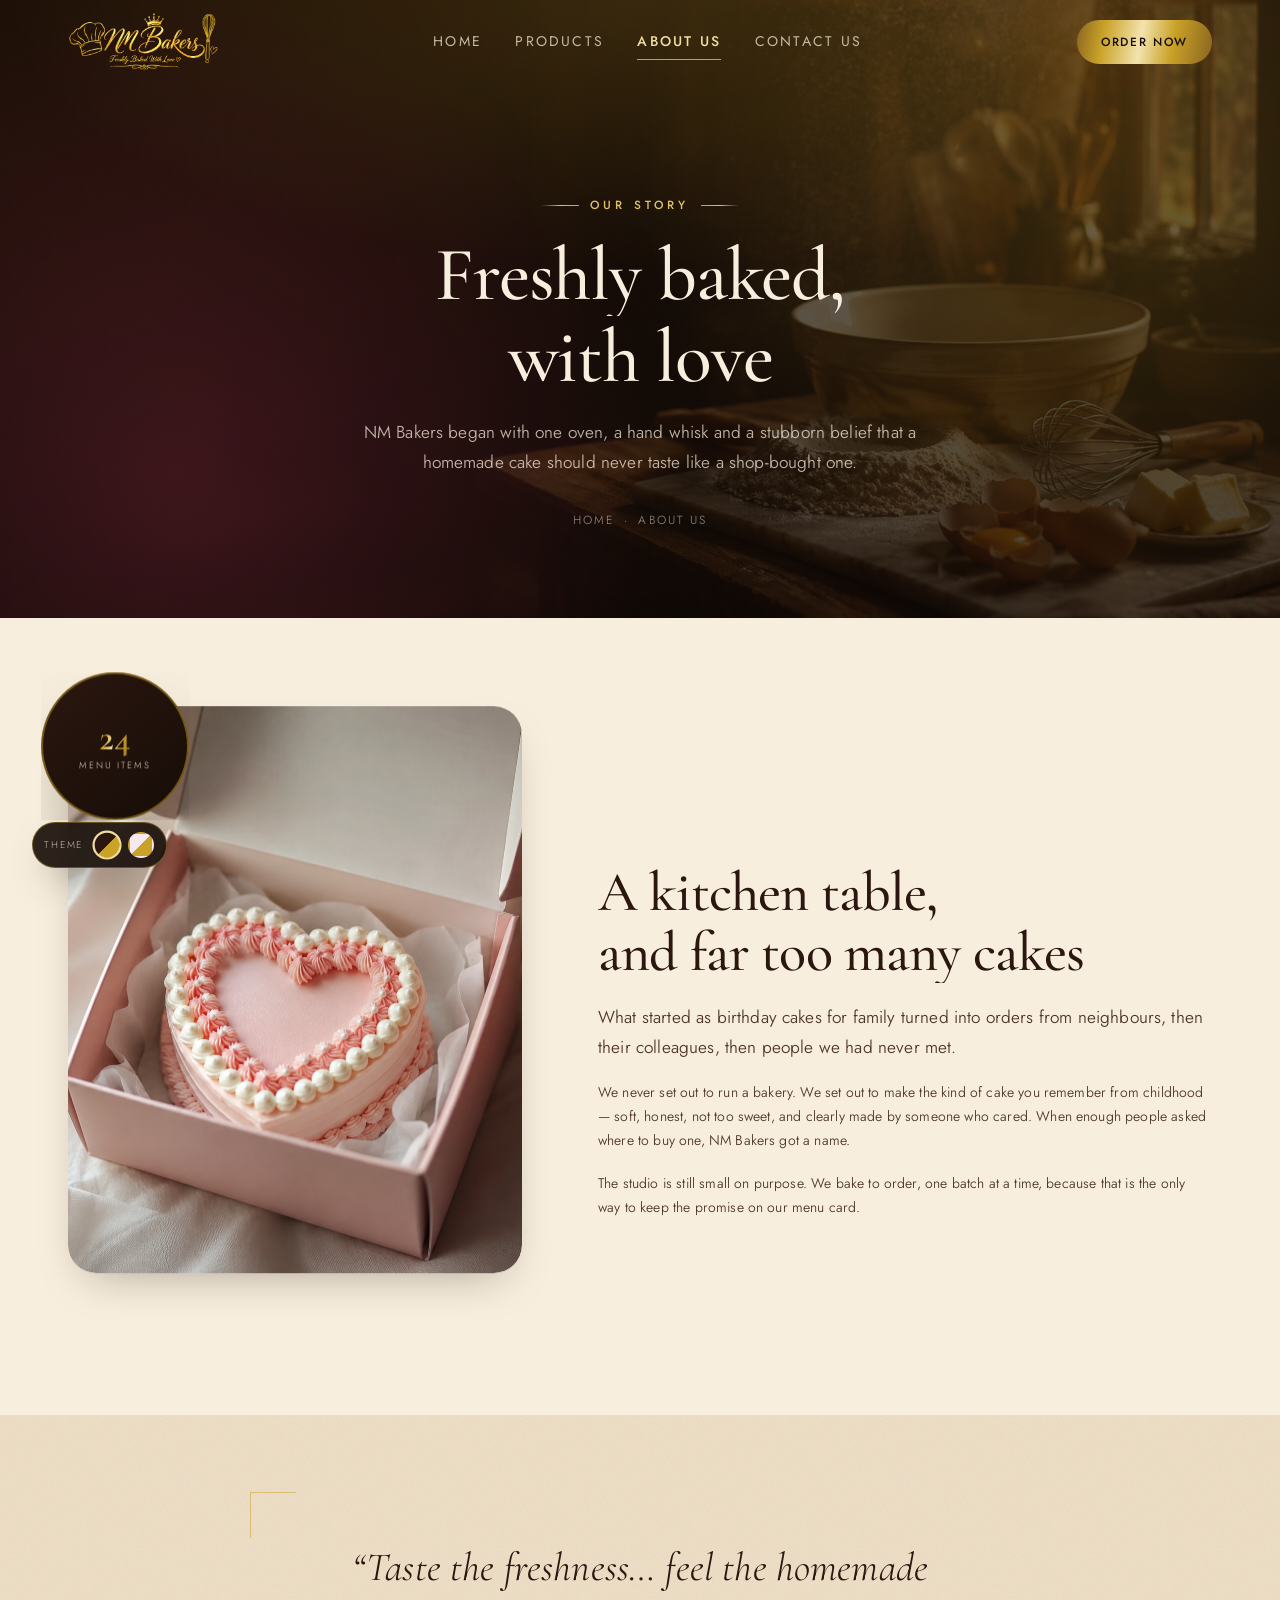
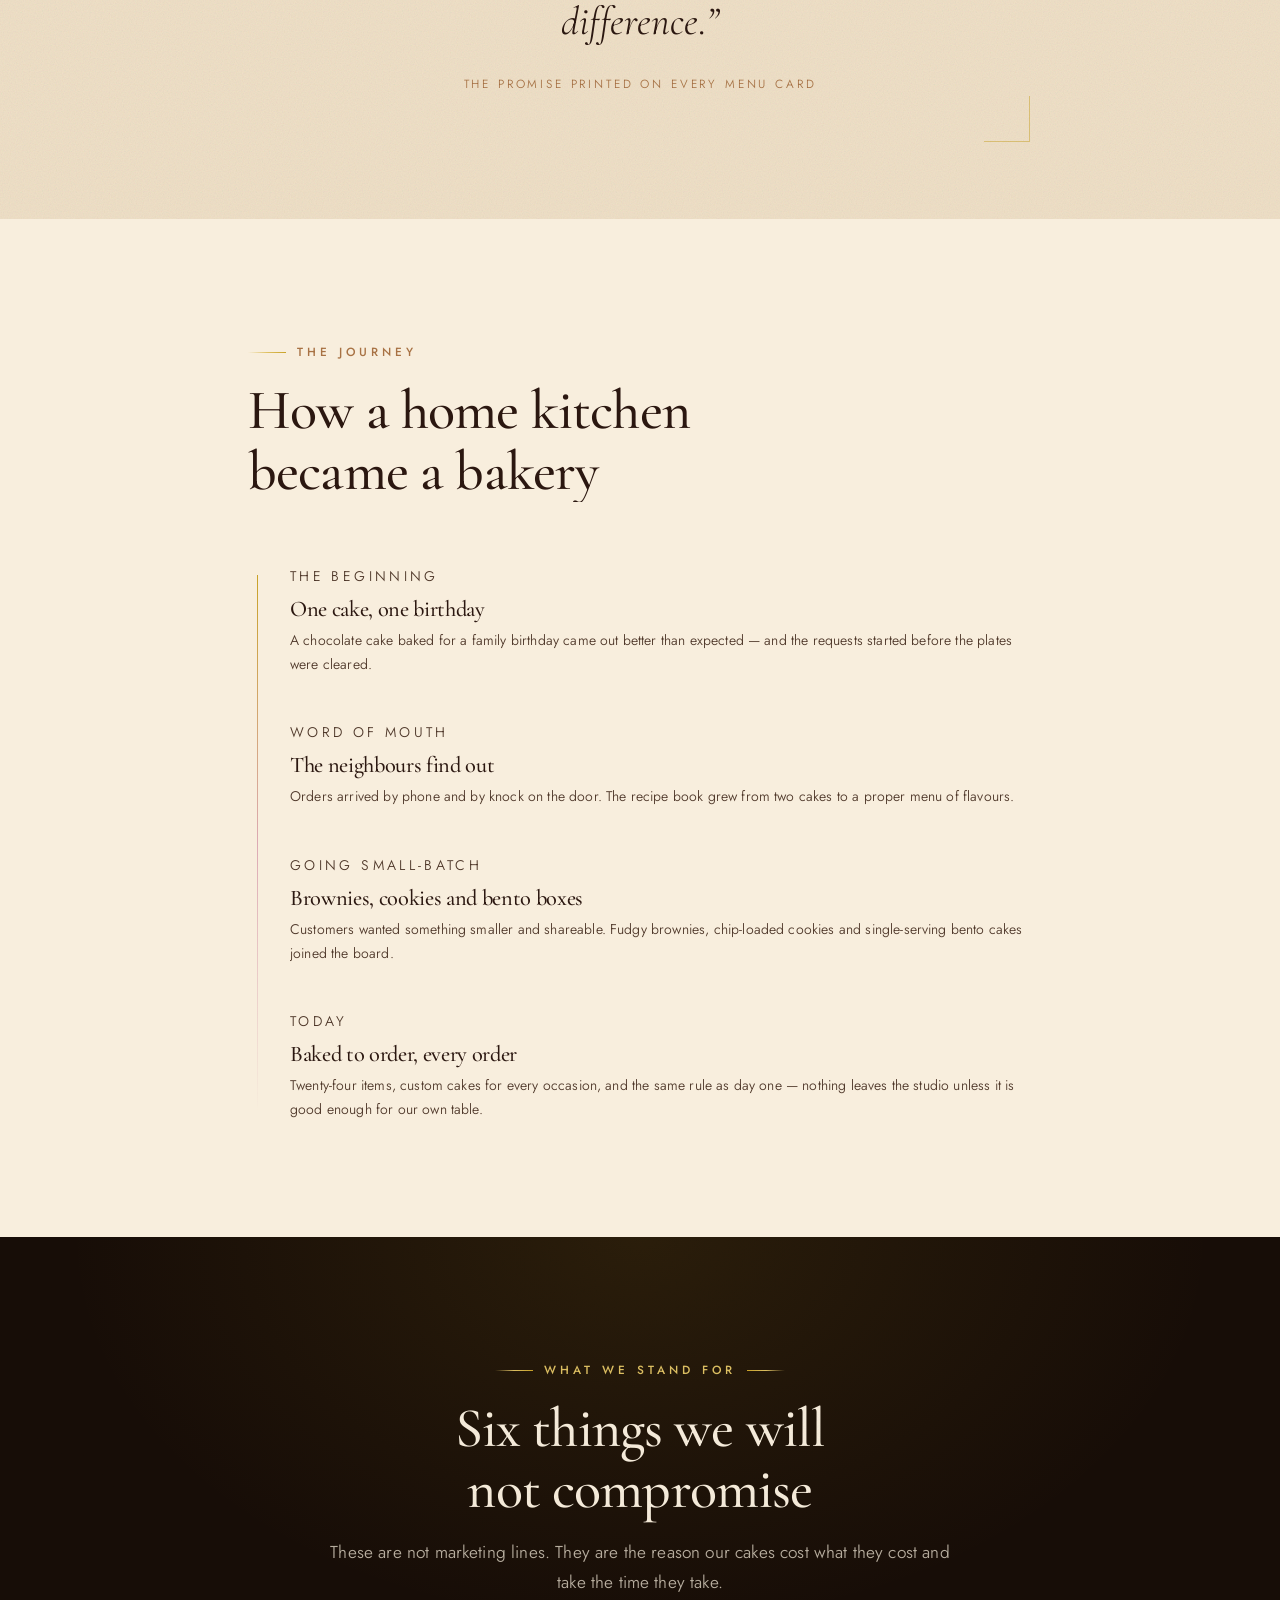
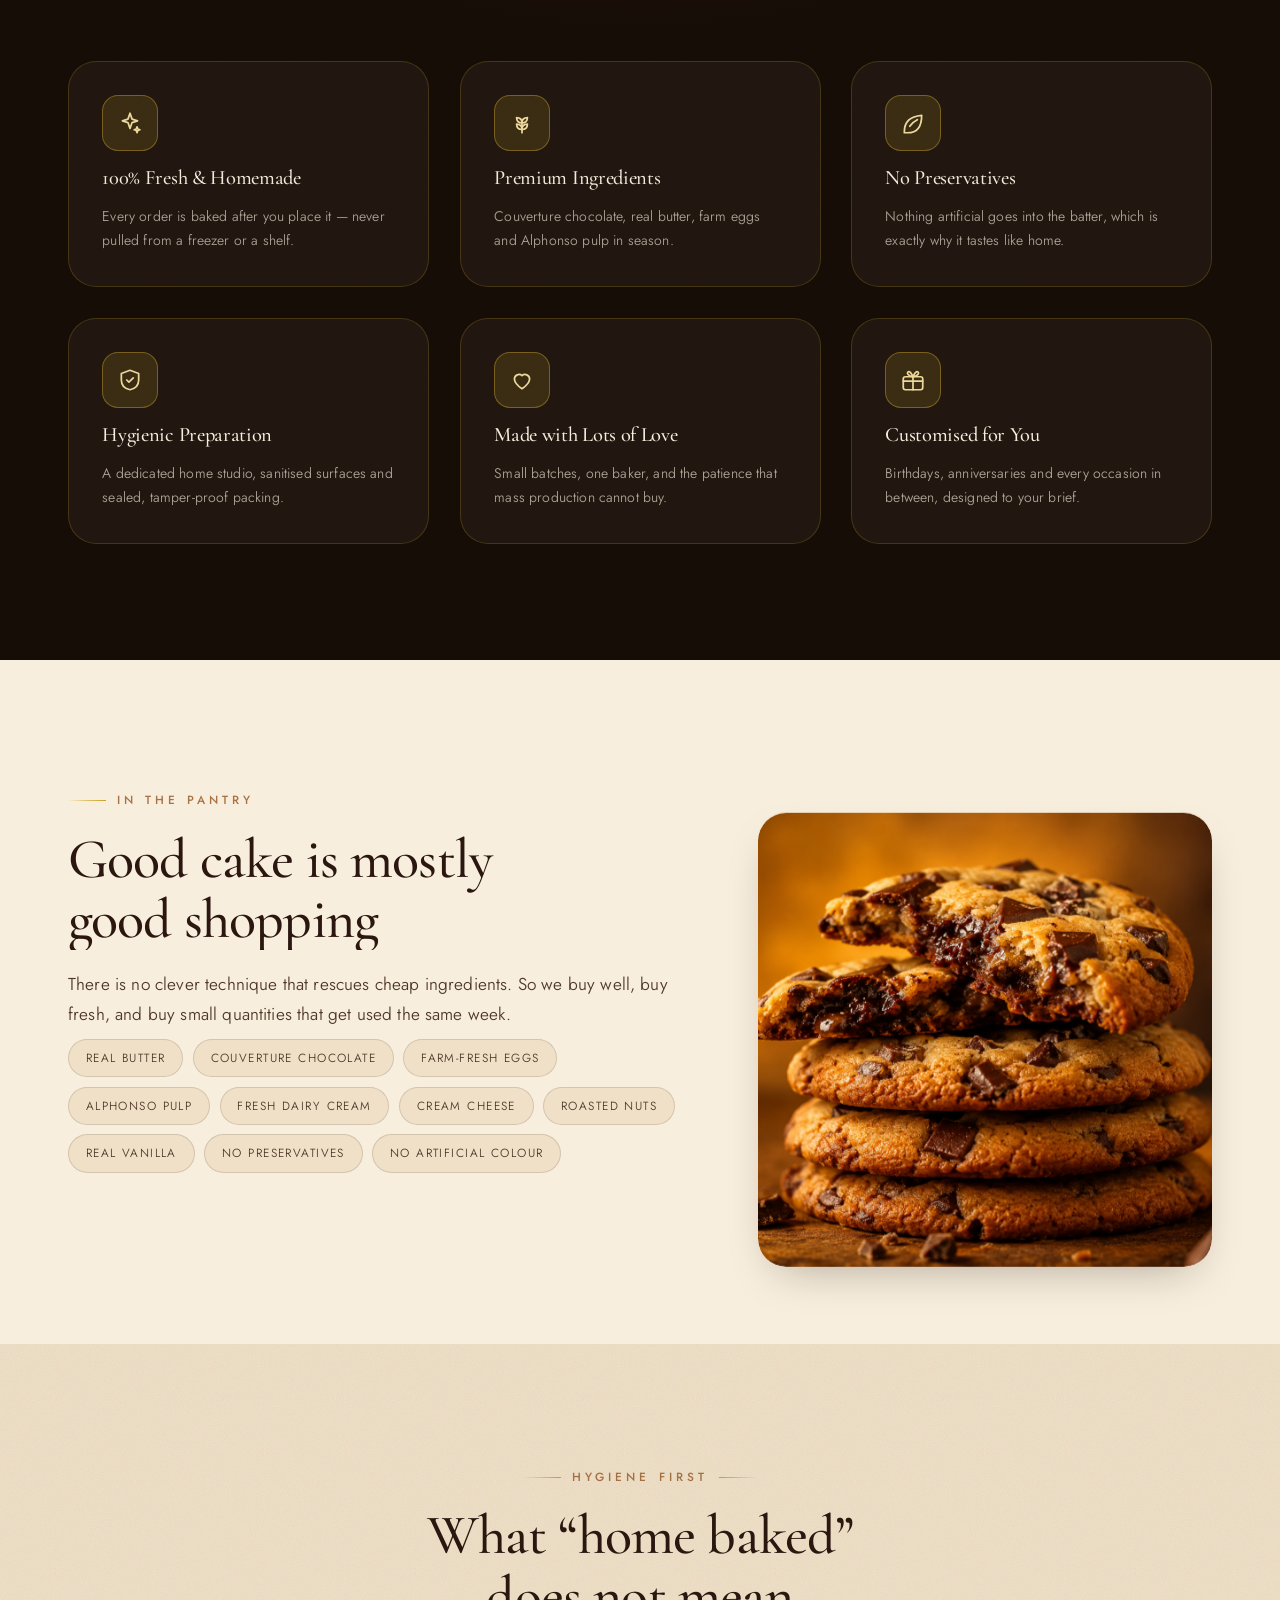
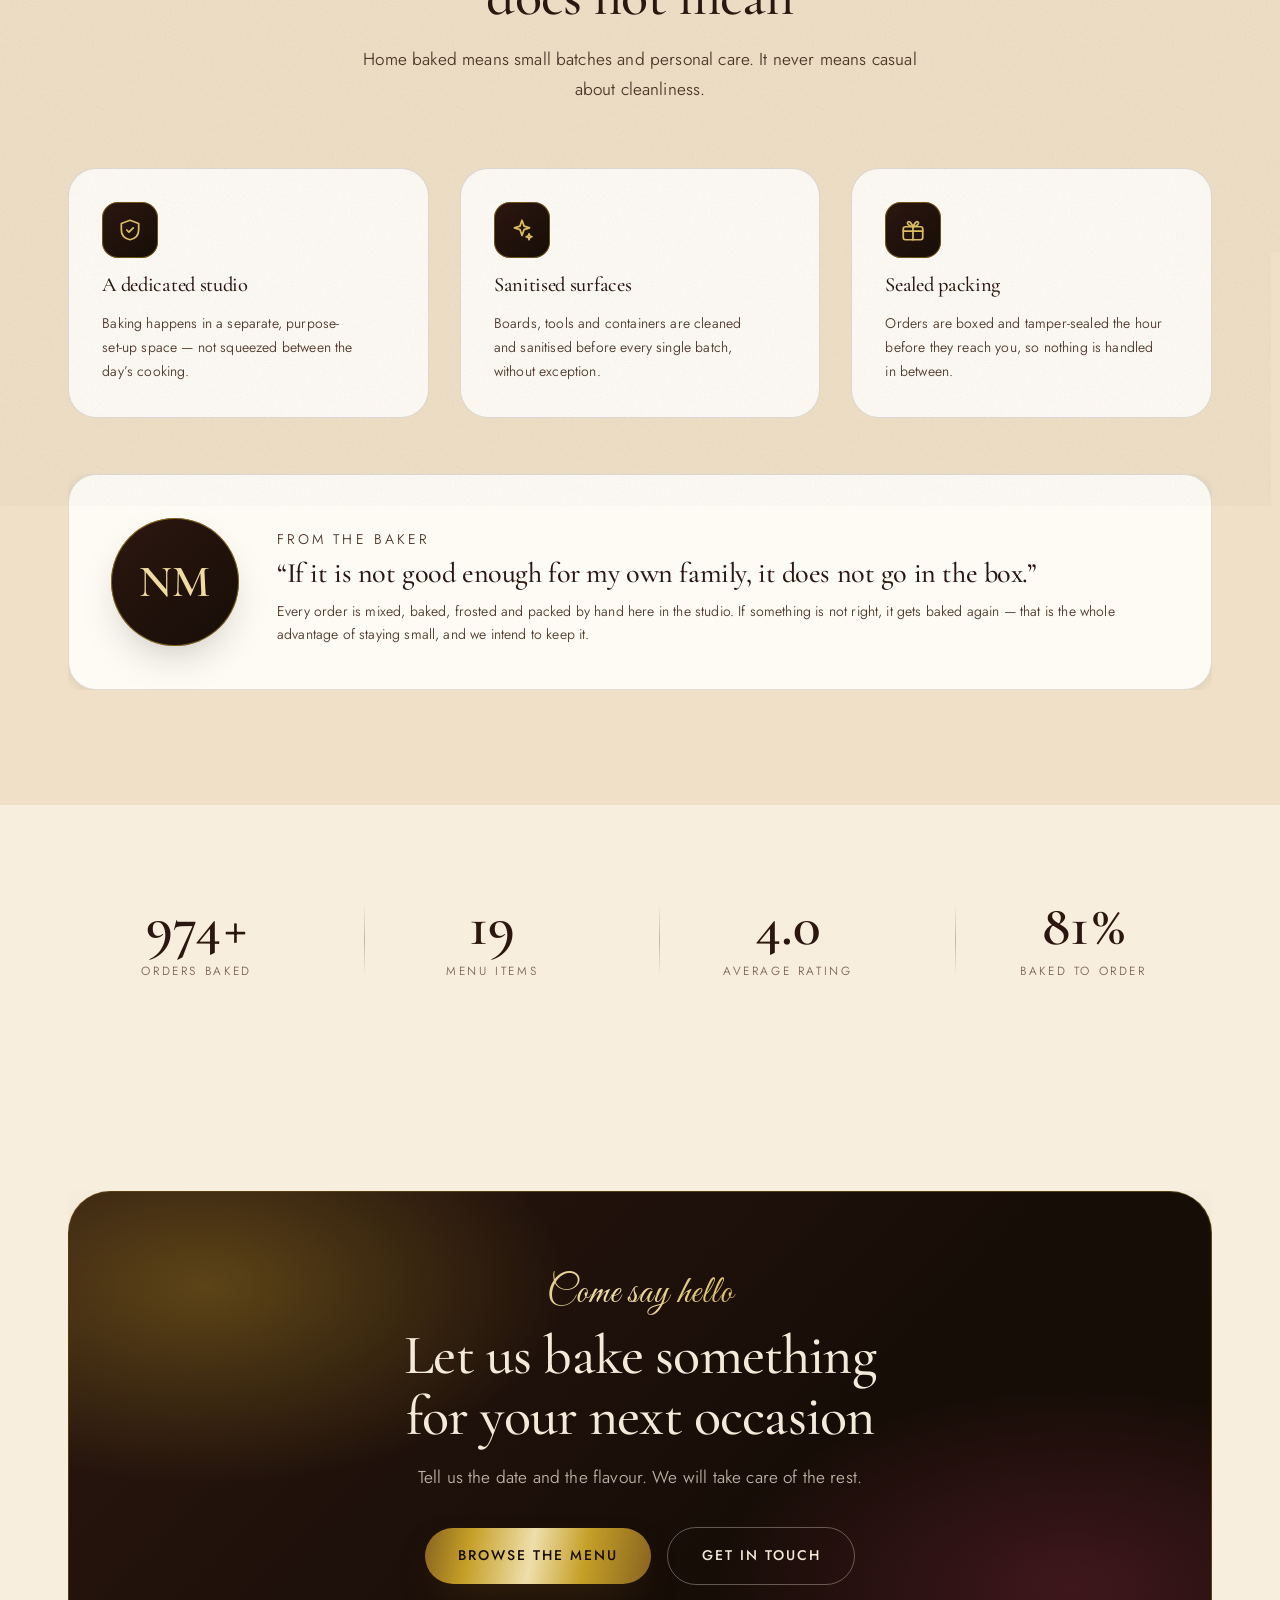
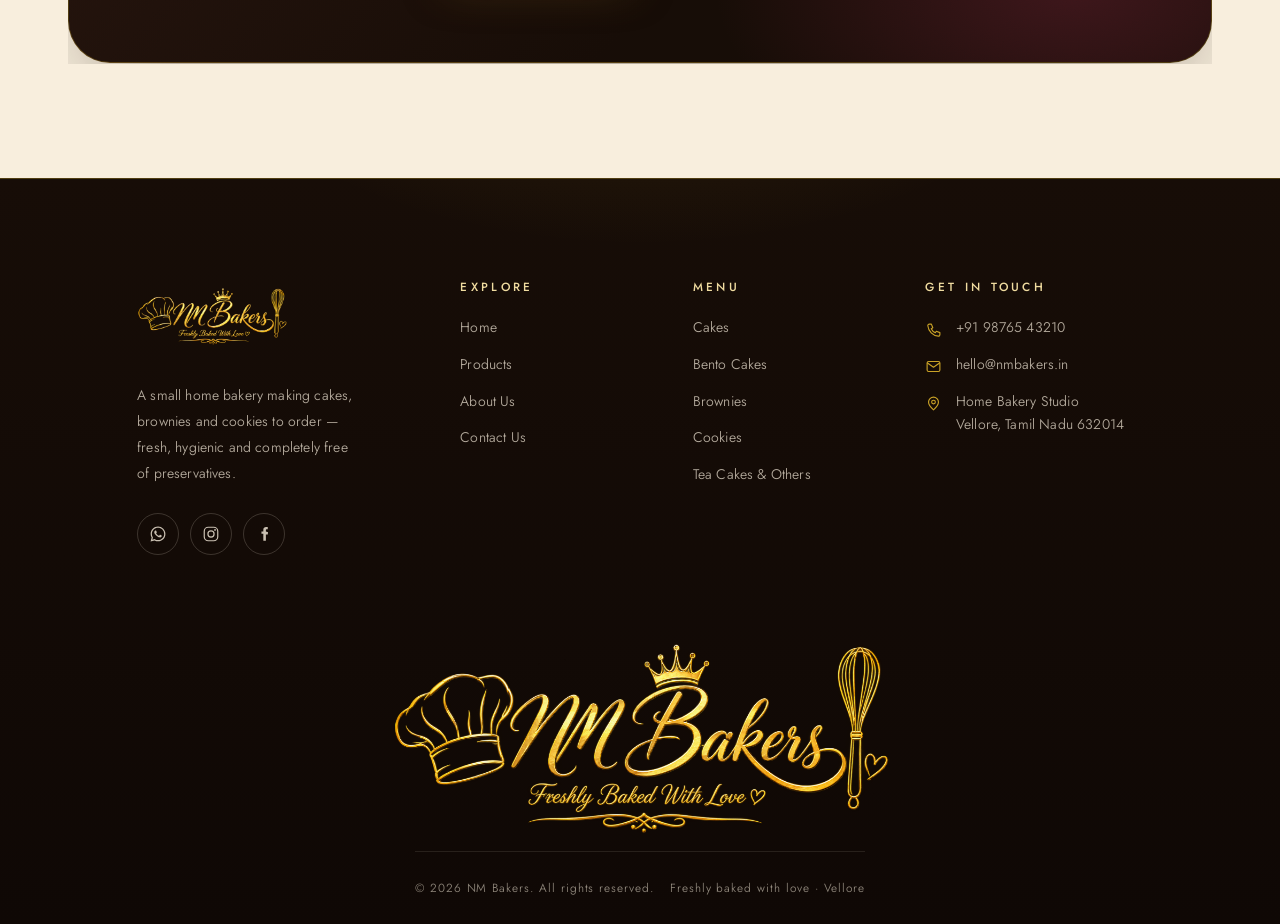
==== commit 1f1ead55: "theme" ====
--- a/about.html
+++ b/about.html
@@ -15,11 +15,11 @@
     href="https://fonts.googleapis.com/css2?family=Cormorant+Garamond:ital,wght@0,400;0,500;0,600;1,400;1,500&family=Great+Vibes&family=Jost:wght@300;400;500&display=swap"
     rel="stylesheet">
 
-  <link rel="stylesheet" href="assets/css/base.css?v=18">
-  <link rel="stylesheet" href="assets/css/layout.css?v=18">
-  <link rel="stylesheet" href="assets/css/components.css?v=18">
-  <link rel="stylesheet" href="assets/css/animations.css?v=18">
-  <link rel="stylesheet" href="assets/css/pages.css?v=18">
+  <link rel="stylesheet" href="assets/css/base.css?v=27">
+  <link rel="stylesheet" href="assets/css/layout.css?v=27">
+  <link rel="stylesheet" href="assets/css/components.css?v=27">
+  <link rel="stylesheet" href="assets/css/animations.css?v=27">
+  <link rel="stylesheet" href="assets/css/pages.css?v=27">
 </head>
 
 <body class="has-dark-hero page-about">
@@ -401,12 +401,12 @@
     <span>Order now</span>
   </a>
 
-  <script src="assets/js/data.js?v=18"></script>
-  <script src="assets/js/visuals.js?v=18"></script>
-  <script src="assets/js/scroll.js?v=18"></script>
-  <script src="assets/js/app.js?v=18"></script>
+  <script src="assets/js/data.js?v=27"></script>
+  <script src="assets/js/visuals.js?v=27"></script>
+  <script src="assets/js/scroll.js?v=27"></script>
+  <script src="assets/js/app.js?v=27"></script>
   <!-- Colour-theme switcher (a deciding tool) — delete this line to remove it -->
-  <script src="assets/js/theme.js?v=18"></script>
+  <script src="assets/js/theme.js?v=27"></script>
   <script>
     document.addEventListener('DOMContentLoaded', function () {
       if (!window.NM_ART) return;
--- a/assets/css/base.css
+++ b/assets/css/base.css
@@ -61,8 +61,8 @@
 
   /* How dark the tint over that photo is. Higher = darker = easier to read.
      Drop to about .70 if you want the photo to show through more. */
-  --banner-veil: .86;
-  --hero-veil: .90;
+  --banner-veil: .72;
+  --hero-veil: .78;
 }
 
 /* ==========================================================================
@@ -139,103 +139,18 @@
 /* ==========================================================================
    COLOUR THEMES
    --------------------------------------------------------------------------
-   Theme 1 (Chocolate & Gold) is everything defined above this line.
-   The three below switch on when <html> carries data-theme="...".
-
-   The floating swatch buttons in the bottom-left corner do that for you.
-   To remove that switcher before going live, delete the one line
-       <script src="assets/js/theme.js?v=18"></script>
-   from the four HTML files. The themes themselves stay available.
+   The site has two themes:
+
+     1. CHOCOLATE & GOLD (dark)  — everything defined above this line.
+                                   This is the default.
+     2. BLUSH & GOLD (light)     — near the bottom of this file, switched on
+                                   when <html> carries data-theme="blush".
+
+   The two swatch buttons in the bottom-left corner switch between them.
+   To remove that switcher before going live, delete this one line
+       <script src="assets/js/theme.js?v=27"></script>
+   from the four HTML files. Both themes stay available either way.
    ========================================================================== */
-
-/* ---- THEME 2 — ROSE GOLD & BLUSH -------------------------------------
-   Soft, romantic, boutique. Suits bento cakes and celebration orders. */
-:root[data-theme="rose"] {
-  --noir: #150A0B;      --noir-rgb: 21, 10, 11;
-  --espresso: #1F0F12;  --espresso-rgb: 31, 15, 18;
-  --cocoa: #35191E;     --cocoa-rgb: 53, 25, 30;
-  --choco: #4E2530;
-  --mocha: #6E3A44;
-  --caramel: #A9707A;
-  --dark-top: #2A1418;  --dark-top-rgb: 42, 20, 24;
-
-  --gold-deep: #8A4A55; --gold-deep-rgb: 138, 74, 85;
-  --gold: #B76E79;      --gold-rgb: 183, 110, 121;
-  --gold-mid: #D79AA2;
-  --gold-soft: #F0CDD2; --gold-soft-rgb: 240, 205, 210;
-  --grad-gold: linear-gradient(100deg, #8A4A55 0%, #B76E79 20%, #F3D8DC 47%, #B76E79 70%, #8A4A55 100%);
-  --grad-gold-warm: linear-gradient(120deg, #A9707A 0%, #B76E79 55%, #E8B9C0 100%);
-
-  --wine: #7A2A3C;      --wine-rgb: 122, 42, 60;
-  --rose: #A8455A;      --rose-rgb: 168, 69, 90;
-  --blush: #F6E1E4;
-  --blush-deep: #E0B5BD;
-
-  --ivory: #FFFAF8;
-  --cream: #FBF0EE;     --cream-rgb: 251, 240, 238;
-  --cream-2: #F2DFDD;
-
-  --ink: #2A1216;
-  --ink-soft: #5C3A40;
-  --ink-muted: #8A6B70;
-}
-
-/* ---- THEME 3 — EMERALD & GOLD ---------------------------------------
-   Deep green with champagne gold. The most distinctive. */
-:root[data-theme="emerald"] {
-  --noir: #060F0B;      --noir-rgb: 6, 15, 11;
-  --espresso: #0B1712;  --espresso-rgb: 11, 23, 18;
-  --cocoa: #14261D;     --cocoa-rgb: 20, 38, 29;
-  --choco: #1E3A2C;
-  --mocha: #2E5240;
-  --caramel: #7E9A82;
-  --dark-top: #0F2118;  --dark-top-rgb: 15, 33, 24;
-
-  --wine: #1F6B4A;      --wine-rgb: 31, 107, 74;
-  --rose: #2A855C;      --rose-rgb: 42, 133, 92;
-  --blush: #E4EFE6;
-  --blush-deep: #C3DAC9;
-
-  --ivory: #FCFBF4;
-  --cream: #F5F1E3;     --cream-rgb: 245, 241, 227;
-  --cream-2: #E8E2CE;
-
-  --ink: #0E1A13;
-  --ink-soft: #35473C;
-  --ink-muted: #64756A;
-}
-
-/* ---- THEME 4 — BURGUNDY & CHAMPAGNE ---------------------------------
-   Rich wine red with pale champagne. Warm and festive. */
-:root[data-theme="burgundy"] {
-  --noir: #12060A;      --noir-rgb: 18, 6, 10;
-  --espresso: #1C0910;  --espresso-rgb: 28, 9, 16;
-  --cocoa: #2E121C;     --cocoa-rgb: 46, 18, 28;
-  --choco: #451B29;
-  --mocha: #63293B;
-  --caramel: #9A5F6E;
-  --dark-top: #280D18;  --dark-top-rgb: 40, 13, 24;
-
-  --gold-deep: #9A7E4A; --gold-deep-rgb: 154, 126, 74;
-  --gold: #D9C08C;      --gold-rgb: 217, 192, 140;
-  --gold-mid: #E8D6AE;
-  --gold-soft: #F7EDD6; --gold-soft-rgb: 247, 237, 214;
-  --grad-gold: linear-gradient(100deg, #9A7E4A 0%, #D9C08C 20%, #FBF4E2 47%, #D9C08C 70%, #9A7E4A 100%);
-  --grad-gold-warm: linear-gradient(120deg, #9A5F6E 0%, #D9C08C 55%, #F1E2BF 100%);
-
-  --wine: #6E1428;      --wine-rgb: 110, 20, 40;
-  --rose: #8E1E36;      --rose-rgb: 142, 30, 54;
-  --blush: #F7E4E8;
-  --blush-deep: #E3BCC5;
-
-  --ivory: #FFFBF6;
-  --cream: #F9F1E6;     --cream-rgb: 249, 241, 230;
-  --cream-2: #EFE1D0;
-
-  --ink: #241017;
-  --ink-soft: #543440;
-  --ink-muted: #856872;
-}
 
 /* --------------------------------------------------------------------------
    2. Reset
@@ -743,4 +658,238 @@
   .btn {
     padding: .9rem 1.7rem;
   }
-}+}
+/* ==========================================================================
+   THEME 2 — BLUSH & GOLD (light)
+   --------------------------------------------------------------------------
+   Soft, romantic, feminine. Pale pink with champagne gold.
+
+   A light theme is more than new colours: the hero, the page banners, the
+   footer and the dark sections were all built for pale text on a dark
+   ground. So this theme sets its palette AND the block below flips those
+   surfaces over. --panel and --panel-2 are the two pale grounds that
+   replace the dark ones.
+   ========================================================================== */
+:root[data-theme="blush"] {
+  /* The two pale grounds that replace the dark ones.
+     --panel   = hero and page banners
+     --panel-2 = footer, marquee and the flipped "dark" sections (deeper,
+                 so the sections still read as separate bands) */
+  --panel: #FDF5F6;
+  --panel-2: #F8E9EC;
+  --panel-rgb: 253, 245, 246;
+  --panel-2-rgb: 248, 233, 236;
+
+  /* these stay genuinely dark — they are text and buttons, not backgrounds */
+  --noir: #2A141C;      --noir-rgb: 42, 20, 28;
+  --espresso: #331A22;  --espresso-rgb: 51, 26, 34;
+  --cocoa: #4A2630;     --cocoa-rgb: 74, 38, 48;
+  --choco: #63343F;
+  --mocha: #7E4A56;
+  --caramel: #A9707C;
+  --dark-top: #3D1F29;  --dark-top-rgb: 61, 31, 41;
+
+  --gold-deep: #A07A2A; --gold-deep-rgb: 160, 122, 42;
+  --gold: #C9A227;      --gold-rgb: 201, 162, 39;
+  --gold-mid: #DFC163;
+  --gold-soft: #B08C22; --gold-soft-rgb: 176, 140, 34;
+  --grad-gold: linear-gradient(100deg, #A07A2A 0%, #C9A227 20%, #EFDCA0 47%, #C9A227 70%, #A07A2A 100%);
+  --grad-gold-warm: linear-gradient(120deg, #A9707C 0%, #C9A227 55%, #E8CE7C 100%);
+
+  --wine: #A85A72;      --wine-rgb: 168, 90, 114;
+  --rose: #C4788C;      --rose-rgb: 196, 120, 140;
+  --blush: #FBE4E8;
+  --blush-deep: #F0C3CC;
+
+  --ivory: #FFFFFF;                 /* cards stay white so they lift off the pink */
+  --cream: #FDF5F6;     --cream-rgb: 253, 245, 246;
+  --cream-2: #F5DFE4;
+
+  --bg: #FDF5F6;
+  --ink: #3A1F27;
+  --ink-soft: #6B4A54;
+  --ink-muted: #9A7A84;
+
+  --banner-veil: .93;
+  --hero-veil: .95;
+}
+
+/* ==========================================================================
+   Shared light-theme surface flips
+   Every surface that was designed dark becomes pale, and its text goes dark.
+   ========================================================================== */
+/* The hero photographs are dark bakery scenes, shot for the dark theme.
+   Simply thinning the pale veil over them turns the banner muddy and the
+   dark text stops reading. So on the light theme the photo goes on its own
+   layer and is BRIGHTENED, with an even pale veil above it:
+
+       ::before   the photo, brightened          (behind everything)
+       ::after    the pale veil                  (above the photo)
+       content    headline and text              (above the veil)
+
+   That way the picture stays clearly visible and the text stays readable.
+   --photo-lift controls how bright, --photo-veil how strong the veil. */
+:root[data-theme="blush"] {
+  --photo-lift: 1.7;
+  --photo-veil: .64;
+}
+
+:root[data-theme="blush"] .hero,
+:root[data-theme="blush"] .page-banner{
+  color: var(--ink);
+  background:
+    radial-gradient(85% 75% at 50% 0%, rgba(var(--gold-rgb), .12) 0%, transparent 58%),
+    var(--panel);
+}
+
+:root[data-theme="blush"] .hero::before,
+:root[data-theme="blush"] .page-banner::before{
+  content: "";
+  position: absolute;
+  inset: 0;
+  z-index: -4;
+  background-image: var(--banner-image);
+  background-size: cover;
+  background-position: center right;
+  background-repeat: no-repeat;
+  filter: brightness(var(--photo-lift)) saturate(.8) contrast(.8);
+}
+
+/* The veil is strongest in the middle, where the words are, and fades out
+   towards the edges so the photograph still shows. A flat veil either hides
+   the picture or leaves the text sitting on a busy background — this does
+   both jobs at once. */
+:root[data-theme="blush"] .hero.grain::after,
+:root[data-theme="blush"] .page-banner.grain::after{
+  background-image: none;
+  background:
+    radial-gradient(72% 80% at 50% 50%,
+      rgba(var(--panel-rgb), calc(var(--photo-veil) + .30)) 0%,
+      rgba(var(--panel-rgb), calc(var(--photo-veil) + .16)) 48%,
+      rgba(var(--panel-2-rgb), calc(var(--photo-veil) - .16)) 100%),
+    linear-gradient(165deg,
+      rgba(var(--panel-rgb), calc(var(--photo-veil) - .18)) 0%,
+      rgba(var(--panel-2-rgb), calc(var(--photo-veil) - .14)) 100%);
+  mix-blend-mode: normal;
+  opacity: 1;
+  z-index: 1;
+}
+
+:root[data-theme="blush"] .hero h1,
+:root[data-theme="blush"] .page-banner h1{ color: var(--cocoa); }
+
+/* over a photograph the softer greys stop reading, so the banner text uses
+   the full-strength ink and the eyebrow uses the deep gold, not the pale one */
+:root[data-theme="blush"] .hero__lead,
+:root[data-theme="blush"] .page-banner .lead{ color: var(--ink); }
+
+:root[data-theme="blush"] .page-banner .eyebrow,
+:root[data-theme="blush"] .hero__eyebrow{ color: var(--gold-deep); }
+
+:root[data-theme="blush"] .hero__trust{ border-top-color: rgba(var(--gold-rgb), .38); }
+
+:root[data-theme="blush"] .breadcrumb{ color: var(--ink-soft); }
+:root[data-theme="blush"] .hero__cue{ color: var(--ink-muted); }
+
+/* the trust row is real content, so give it proper reading contrast
+   (--ink-muted came out at 3.6:1 on pink, below the 4.5:1 minimum) */
+:root[data-theme="blush"] .hero__trust-item span{ color: var(--ink-soft); }
+
+/* floating price chips: white card instead of dark glass */
+:root[data-theme="blush"] .hero__chip{
+  background: rgba(255, 255, 255, .92);
+  border-color: rgba(var(--gold-rgb), .5);
+  color: var(--cocoa);
+  box-shadow: 0 16px 34px -18px rgba(var(--cocoa-rgb), .4);
+}
+
+:root[data-theme="blush"] .hero .btn--ghost{ --btn-fg: var(--cocoa); }
+
+/* marquee ribbon */
+:root[data-theme="blush"] .marquee{
+  background: var(--panel-2);
+  color: var(--cocoa);
+  border-block-color: rgba(var(--gold-rgb), .3);
+}
+:root[data-theme="blush"] .marquee__item{ color: var(--cocoa); }
+
+/* the "dark" content sections */
+:root[data-theme="blush"] .section--dark{
+  color: var(--ink);
+  background:
+    radial-gradient(70% 60% at 50% 0%, rgba(var(--gold-rgb), .12), transparent 64%),
+    var(--panel-2);
+}
+:root[data-theme="blush"] .section--dark h2,
+:root[data-theme="blush"] .section--dark h3{ color: var(--cocoa); }
+:root[data-theme="blush"] .section--dark .lead{ color: var(--ink-soft); }
+:root[data-theme="blush"] .section--dark .feature{
+  background: var(--ivory);
+  border-color: rgba(var(--gold-rgb), .26);
+}
+:root[data-theme="blush"] .section--dark .feature p{ color: var(--ink-soft); }
+:root[data-theme="blush"] .section--dark .stat__label{ color: var(--ink-muted); }
+:root[data-theme="blush"] .section--dark .btn--ghost{ --btn-fg: var(--cocoa); }
+
+/* call-to-action band */
+:root[data-theme="blush"] .cta-band{
+  color: var(--ink);
+  background: linear-gradient(135deg, var(--panel) 0%, var(--panel-2) 70%);
+  border-color: rgba(var(--gold-rgb), .4);
+}
+:root[data-theme="blush"] .cta-band h2{ color: var(--cocoa); }
+:root[data-theme="blush"] .cta-band .lead{ color: var(--ink-soft); }
+:root[data-theme="blush"] .btn--outline-light{
+  --btn-fg: var(--cocoa);
+  border-color: rgba(var(--gold-rgb), .5);
+}
+
+/* footer */
+:root[data-theme="blush"] .site-footer{
+  background: var(--panel-2);
+  color: var(--ink-soft);
+  border-top-color: rgba(var(--gold-rgb), .45);
+}
+:root[data-theme="blush"] .footer__brand .brand__name{ color: var(--cocoa); }
+:root[data-theme="blush"] .footer__title{ color: var(--caramel); }
+:root[data-theme="blush"] .footer__socials a{
+  border-color: rgba(var(--cocoa-rgb), .22);
+  color: var(--ink-soft);
+}
+:root[data-theme="blush"] .footer__bar{
+  color: var(--ink-muted);
+  border-top-color: rgba(var(--cocoa-rgb), .14);
+}
+
+/* header: dark text on the pale hero, pale glass when stuck */
+:root[data-theme="blush"] .site-header.is-stuck{
+  background: rgba(255, 255, 255, .88);
+  box-shadow: 0 12px 36px -24px rgba(var(--cocoa-rgb), .7);
+}
+:root[data-theme="blush"] .site-header.is-stuck .nav__link,
+:root[data-theme="blush"] body.has-dark-hero .site-header:not(.is-stuck) .nav__link{ color: var(--ink-soft); }
+:root[data-theme="blush"] .site-header.is-stuck .nav__link:hover,
+:root[data-theme="blush"] .site-header.is-stuck .nav__link.is-active,
+:root[data-theme="blush"] body.has-dark-hero .site-header:not(.is-stuck) .nav__link:hover,
+:root[data-theme="blush"] body.has-dark-hero .site-header:not(.is-stuck) .nav__link.is-active{ color: var(--cocoa); }
+:root[data-theme="blush"] .site-header.is-stuck .nav-toggle__bars span,
+:root[data-theme="blush"] body.has-dark-hero .site-header:not(.is-stuck) .nav-toggle__bars span{ background: var(--cocoa); }
+
+/* mobile drawer */
+:root[data-theme="blush"] .nav-drawer{
+  background:
+    radial-gradient(70% 60% at 50% 20%, rgba(var(--gold-rgb), .12), transparent 60%),
+    linear-gradient(170deg, var(--panel), var(--panel-2));
+}
+:root[data-theme="blush"] .nav-drawer__list a{ color: var(--cocoa); }
+
+/* the round badge over About-page pictures keeps its dark ground for contrast */
+:root[data-theme="blush"] .media-badge span{ color: rgba(255, 255, 255, .8); }
+
+/* icon tiles inside a flipped section: keep the dark plum ground so the
+   gold symbol has something to read against */
+:root[data-theme="blush"] .section--dark .feature__icon{
+  background: linear-gradient(140deg, var(--cocoa), var(--espresso));
+  color: var(--gold-mid);
+  box-shadow: inset 0 0 0 1px rgba(var(--gold-rgb), .45);
+}
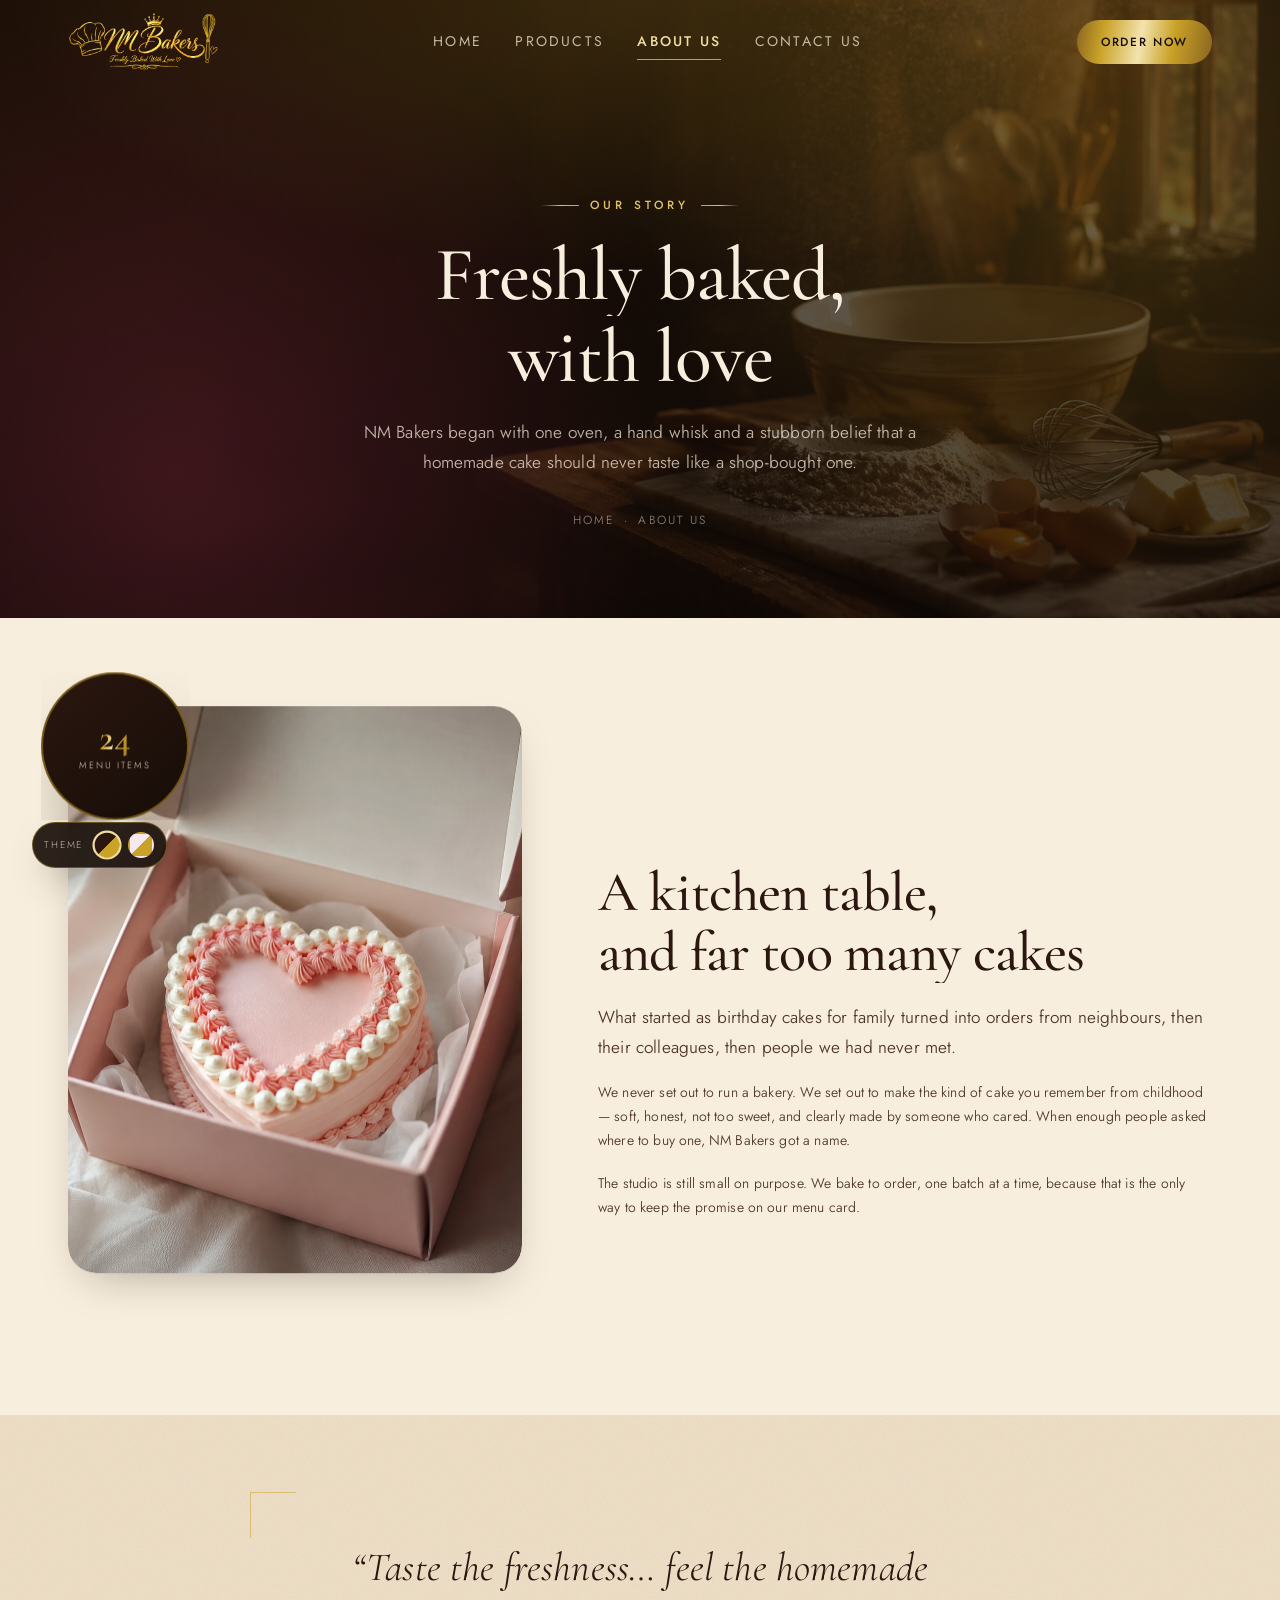
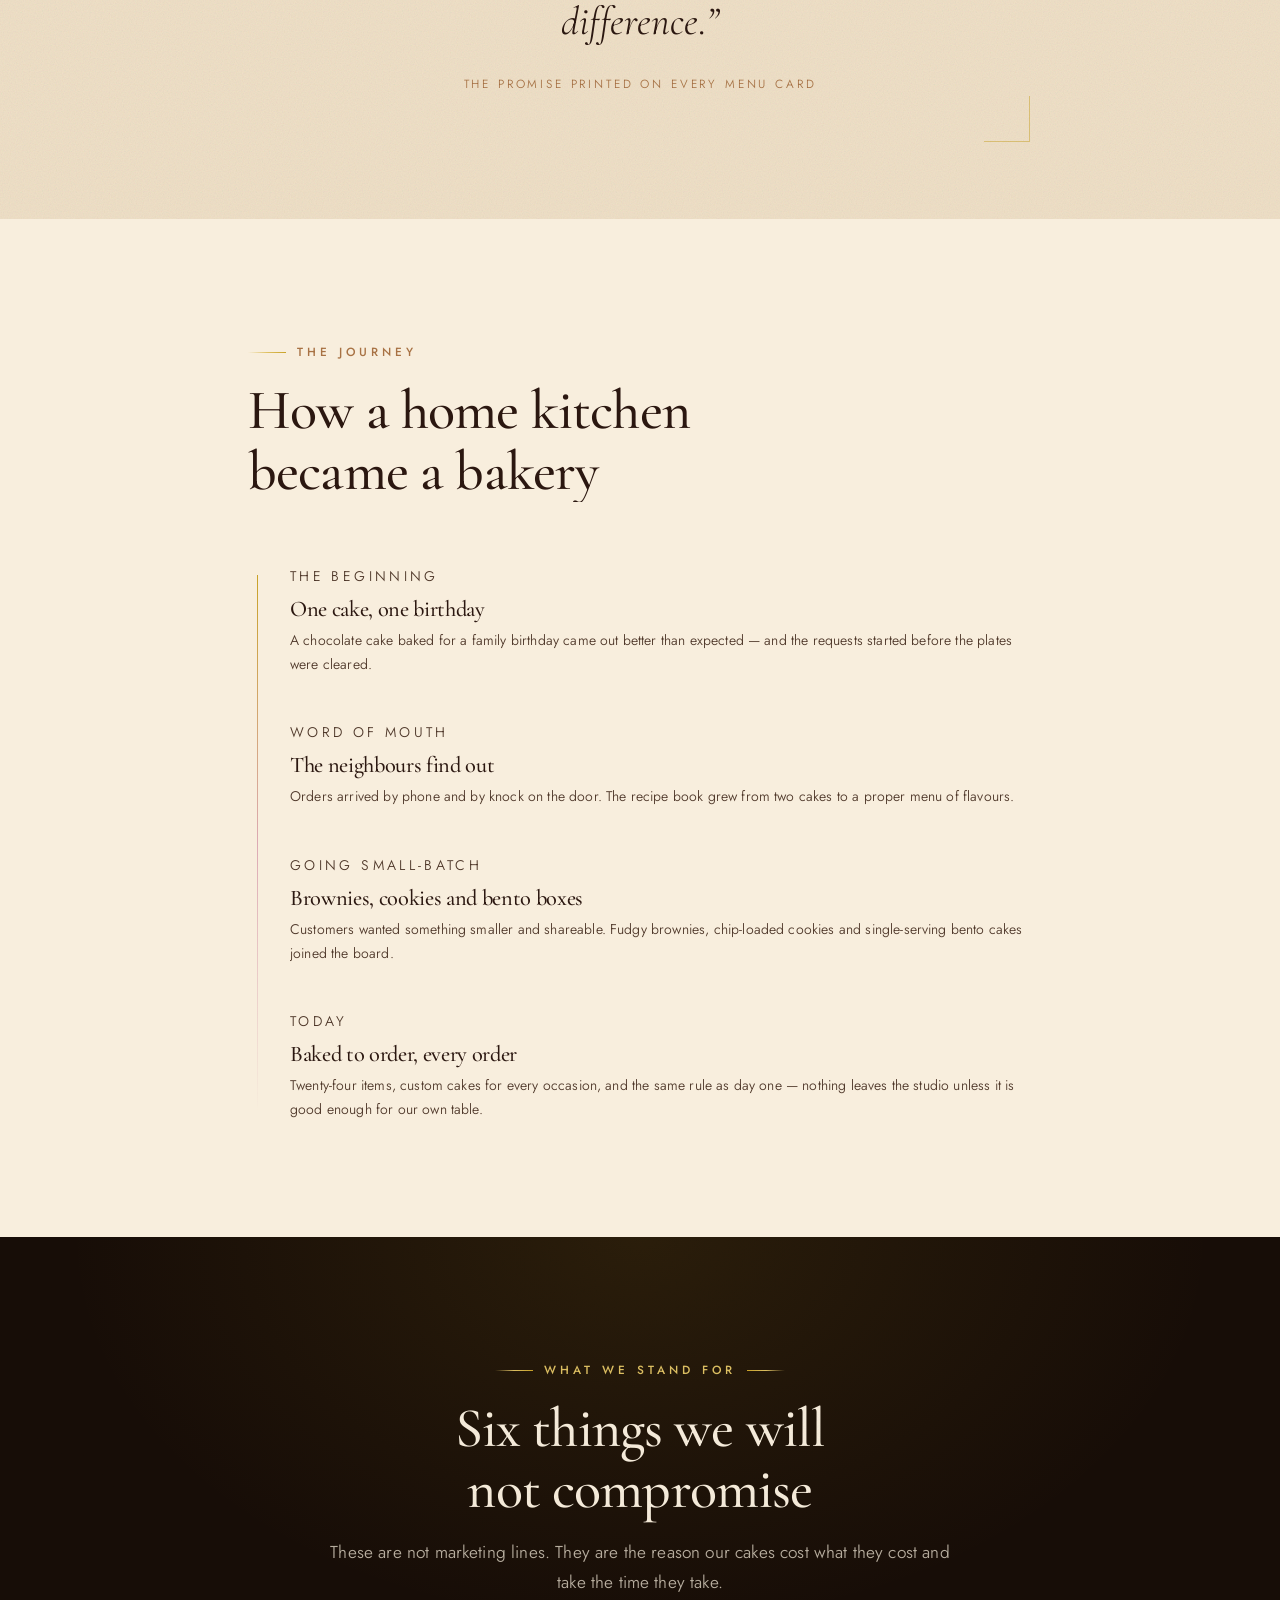
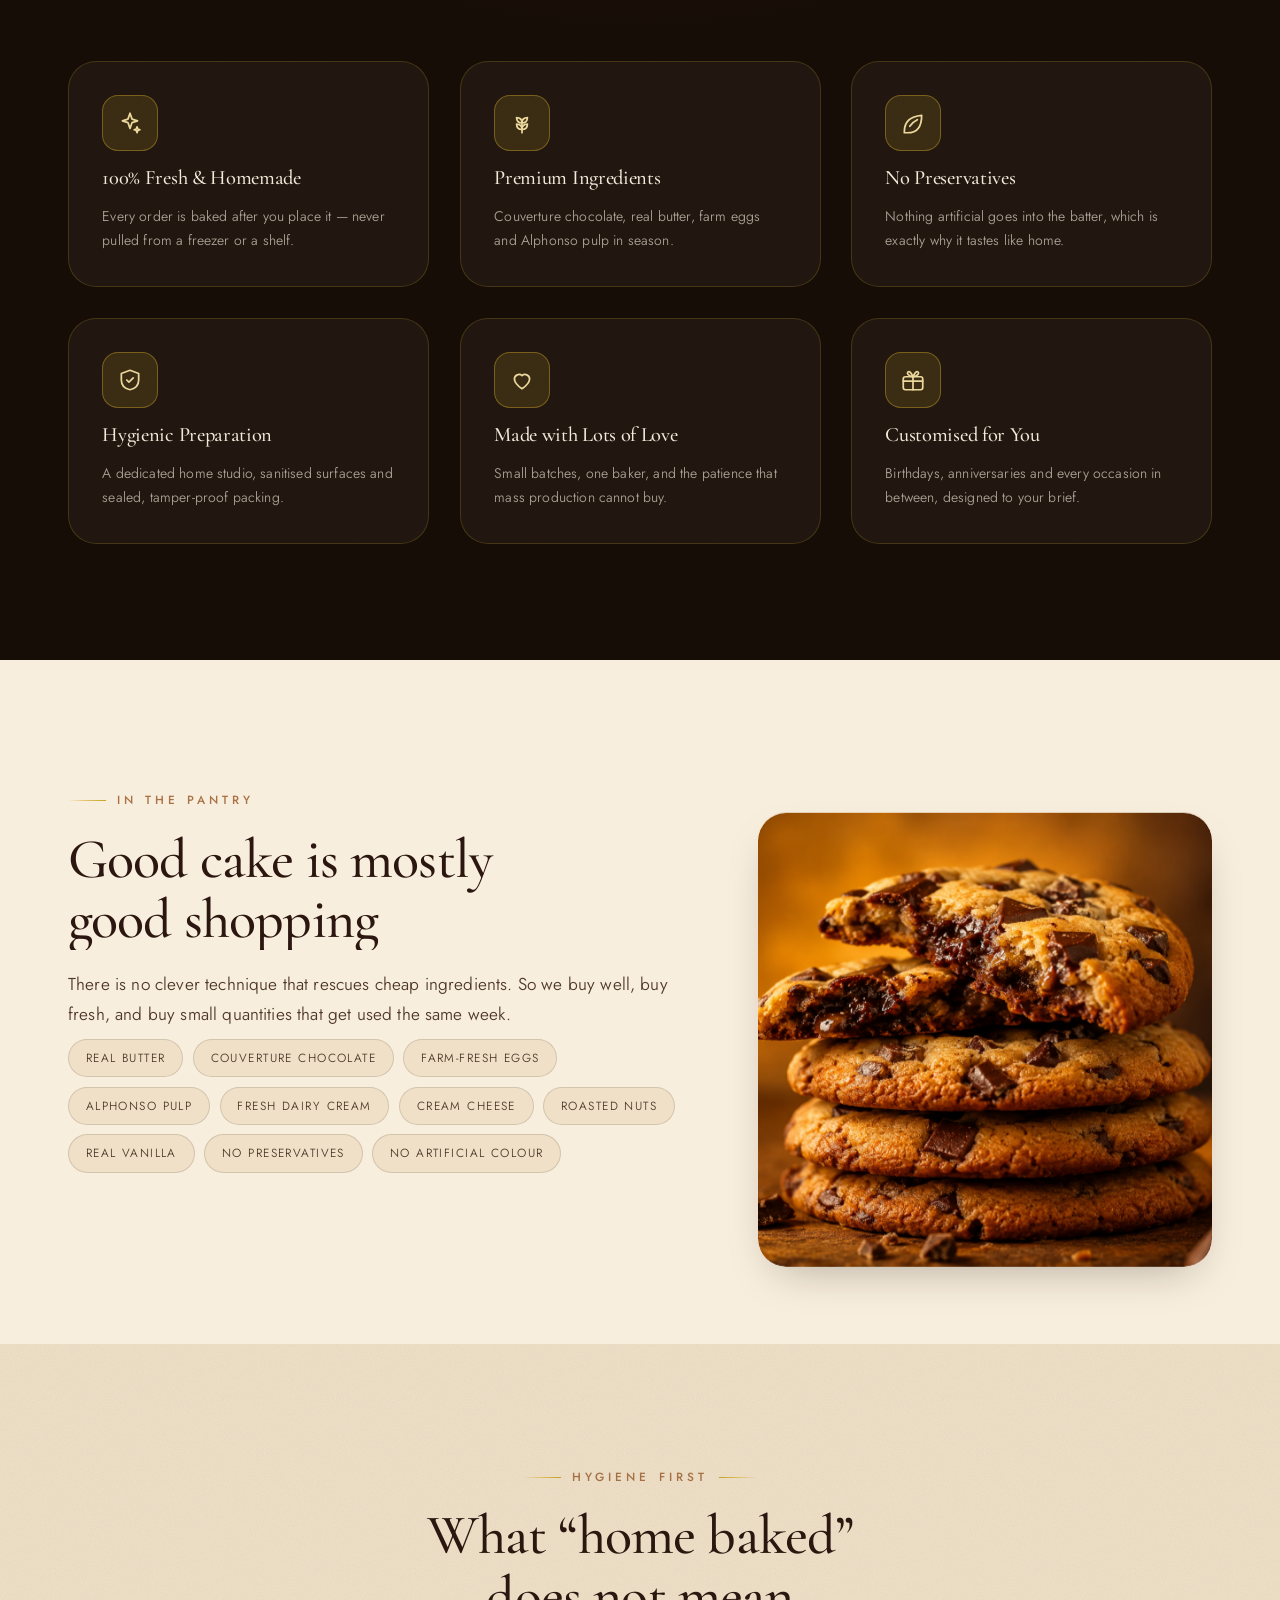
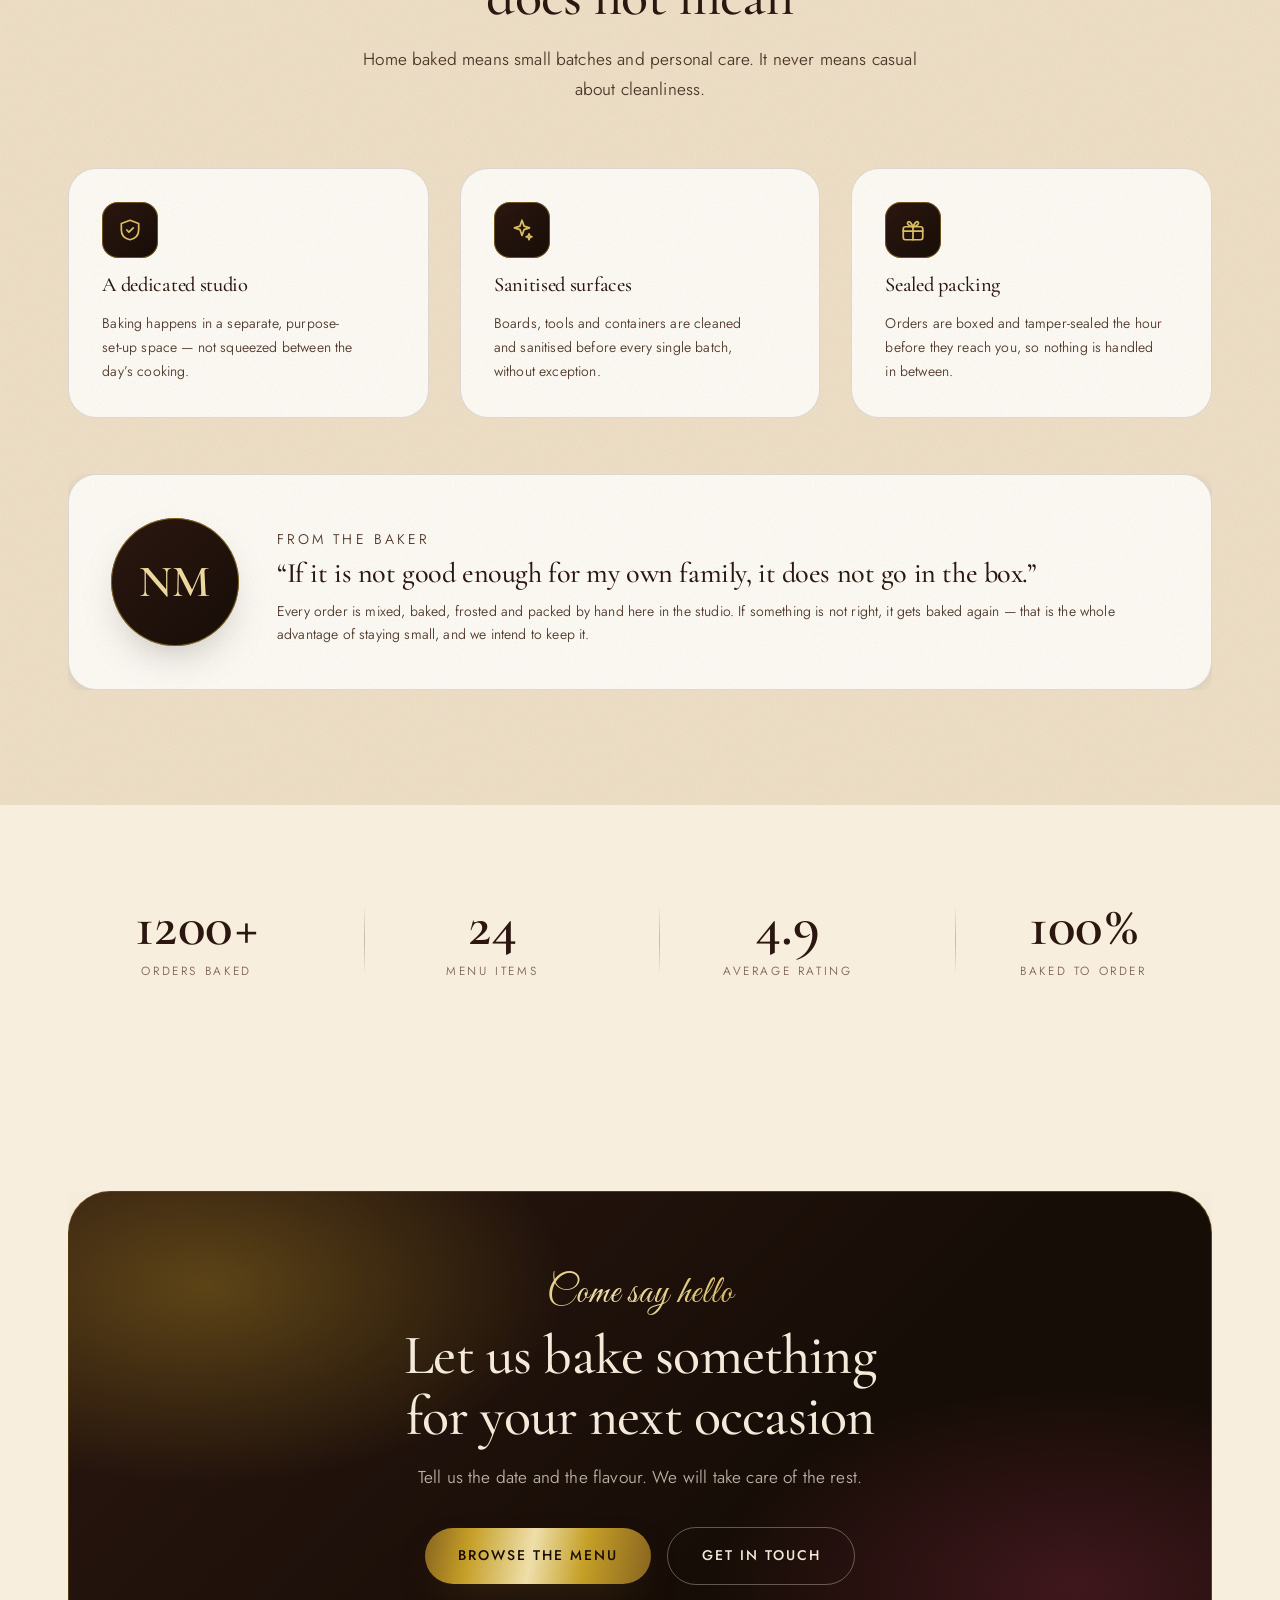
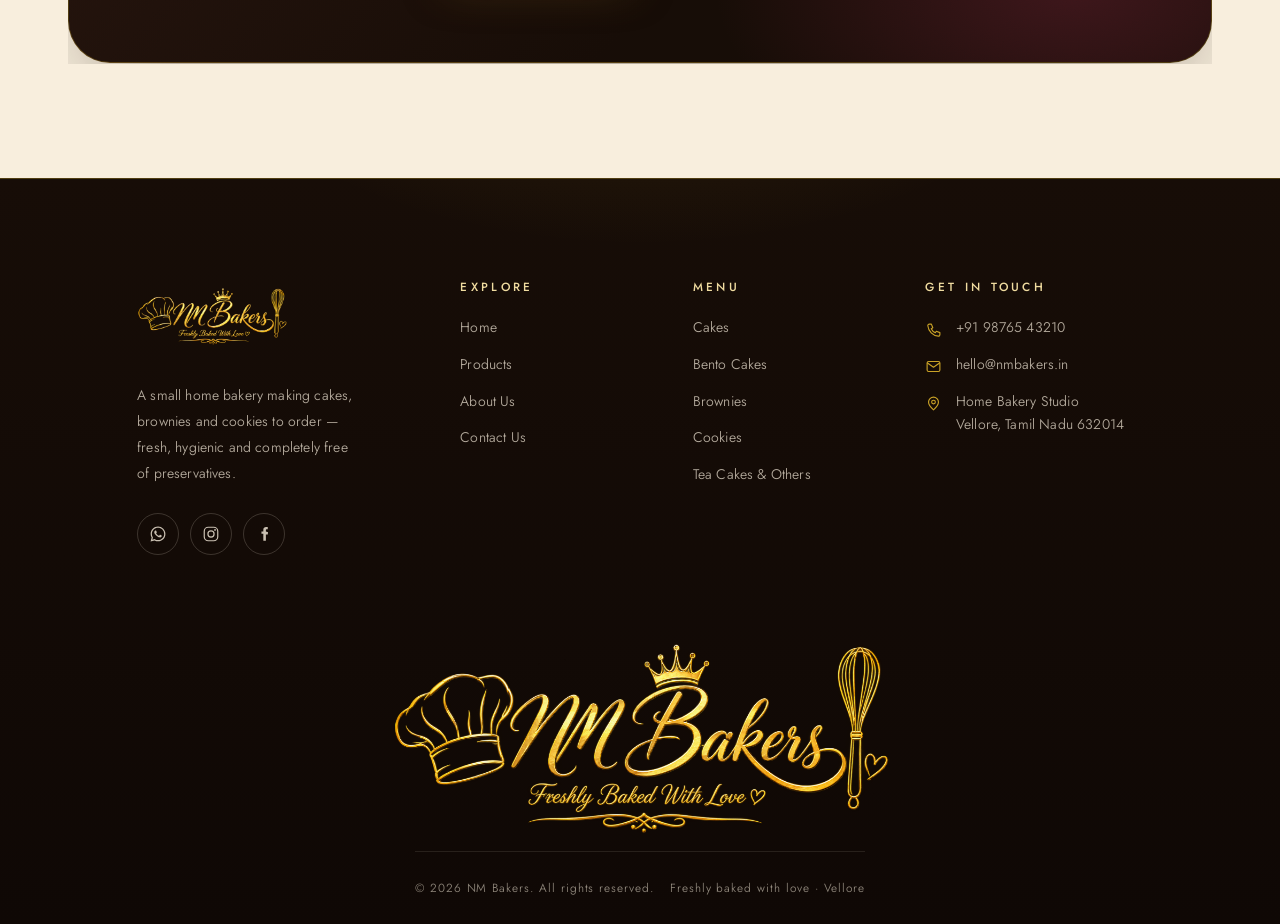
==== commit 2b531750: "bug fix" ====
--- a/about.html
+++ b/about.html
@@ -15,11 +15,11 @@
     href="https://fonts.googleapis.com/css2?family=Cormorant+Garamond:ital,wght@0,400;0,500;0,600;1,400;1,500&family=Great+Vibes&family=Jost:wght@300;400;500&display=swap"
     rel="stylesheet">
 
-  <link rel="stylesheet" href="assets/css/base.css?v=27">
-  <link rel="stylesheet" href="assets/css/layout.css?v=27">
-  <link rel="stylesheet" href="assets/css/components.css?v=27">
-  <link rel="stylesheet" href="assets/css/animations.css?v=27">
-  <link rel="stylesheet" href="assets/css/pages.css?v=27">
+  <link rel="stylesheet" href="assets/css/base.css?v=31">
+  <link rel="stylesheet" href="assets/css/layout.css?v=31">
+  <link rel="stylesheet" href="assets/css/components.css?v=31">
+  <link rel="stylesheet" href="assets/css/animations.css?v=31">
+  <link rel="stylesheet" href="assets/css/pages.css?v=31">
 </head>
 
 <body class="has-dark-hero page-about">
@@ -401,12 +401,12 @@
     <span>Order now</span>
   </a>
 
-  <script src="assets/js/data.js?v=27"></script>
-  <script src="assets/js/visuals.js?v=27"></script>
-  <script src="assets/js/scroll.js?v=27"></script>
-  <script src="assets/js/app.js?v=27"></script>
+  <script src="assets/js/data.js?v=31"></script>
+  <script src="assets/js/visuals.js?v=31"></script>
+  <script src="assets/js/scroll.js?v=31"></script>
+  <script src="assets/js/app.js?v=31"></script>
   <!-- Colour-theme switcher (a deciding tool) — delete this line to remove it -->
-  <script src="assets/js/theme.js?v=27"></script>
+  <script src="assets/js/theme.js?v=31"></script>
   <script>
     document.addEventListener('DOMContentLoaded', function () {
       if (!window.NM_ART) return;
--- a/assets/css/layout.css
+++ b/assets/css/layout.css
@@ -756,10 +756,22 @@
 
 @media (max-width: 520px) {
   .floating-order {
-    padding: .7rem;
-  }
-
-  .floating-order span {
+    padding: .55rem;
+  }
+
+  /* Hide only the "Order now" label — NOT the icon, which is also a <span>.
+     A bare `.floating-order span` rule hid both and left an empty circle. */
+  .floating-order>span:not(.floating-order__icon) {
     display: none;
   }
+
+  .floating-order__icon {
+    width: 44px;
+    height: 44px;
+  }
+
+  .floating-order__icon svg {
+    width: 22px;
+    height: 22px;
+  }
 }
--- a/assets/css/components.css
+++ b/assets/css/components.css
@@ -417,13 +417,26 @@
   min-width: 168px;
 }
 
+/* The magnifier is absolutely positioned, so the flex `align-items: center`
+   above does not reach it — without an explicit top it fell back to its
+   static position and sat low. Pin it to the true vertical centre. */
 .search-field svg {
   position: absolute;
   left: 1rem;
+  top: 50%;
+  transform: translateY(-50%);
   width: 16px;
   height: 16px;
+  /* the global `svg { max-width: 100% }` reset resolves against the field,
+     which collapses this icon to nothing if the field is ever 0 wide */
+  max-width: none;
   color: var(--ink-muted);
   pointer-events: none;
+}
+
+/* the wrapper span the icon is injected into must not add its own box */
+.search-field>span[data-icon] {
+  display: contents;
 }
 
 .search-field input {
@@ -456,14 +469,19 @@
     gap: .7rem;
     padding: .7rem;
     border-radius: var(--radius-lg);
+    /* safety net: nothing may spill out of the rounded bar */
+    overflow: hidden;
   }
 
+  /* In a COLUMN flex container the tab row's min-content width (all six tabs
+     side by side) pushed it far wider than the bar, dragging the search field
+     out of view with it. An explicit width pins both to the bar; the tabs
+     then scroll inside themselves instead of overflowing. */
   .filter-tabs {
     flex-wrap: nowrap;
     overflow-x: auto;
+    width: 100%;
     min-width: 0;
-    /* without this the row refuses to shrink and
-                                widens the whole page instead of scrolling */
     scrollbar-width: none;
     -webkit-overflow-scrolling: touch;
   }
@@ -478,7 +496,14 @@
 
   .search-field {
     margin-left: 0;
-    flex: 1 1 auto;
+    flex: 0 0 auto;
+    width: 100%;
+    min-width: 0;
+  }
+
+  .search-field input {
+    width: 100%;
+    min-width: 0;
   }
 }
 
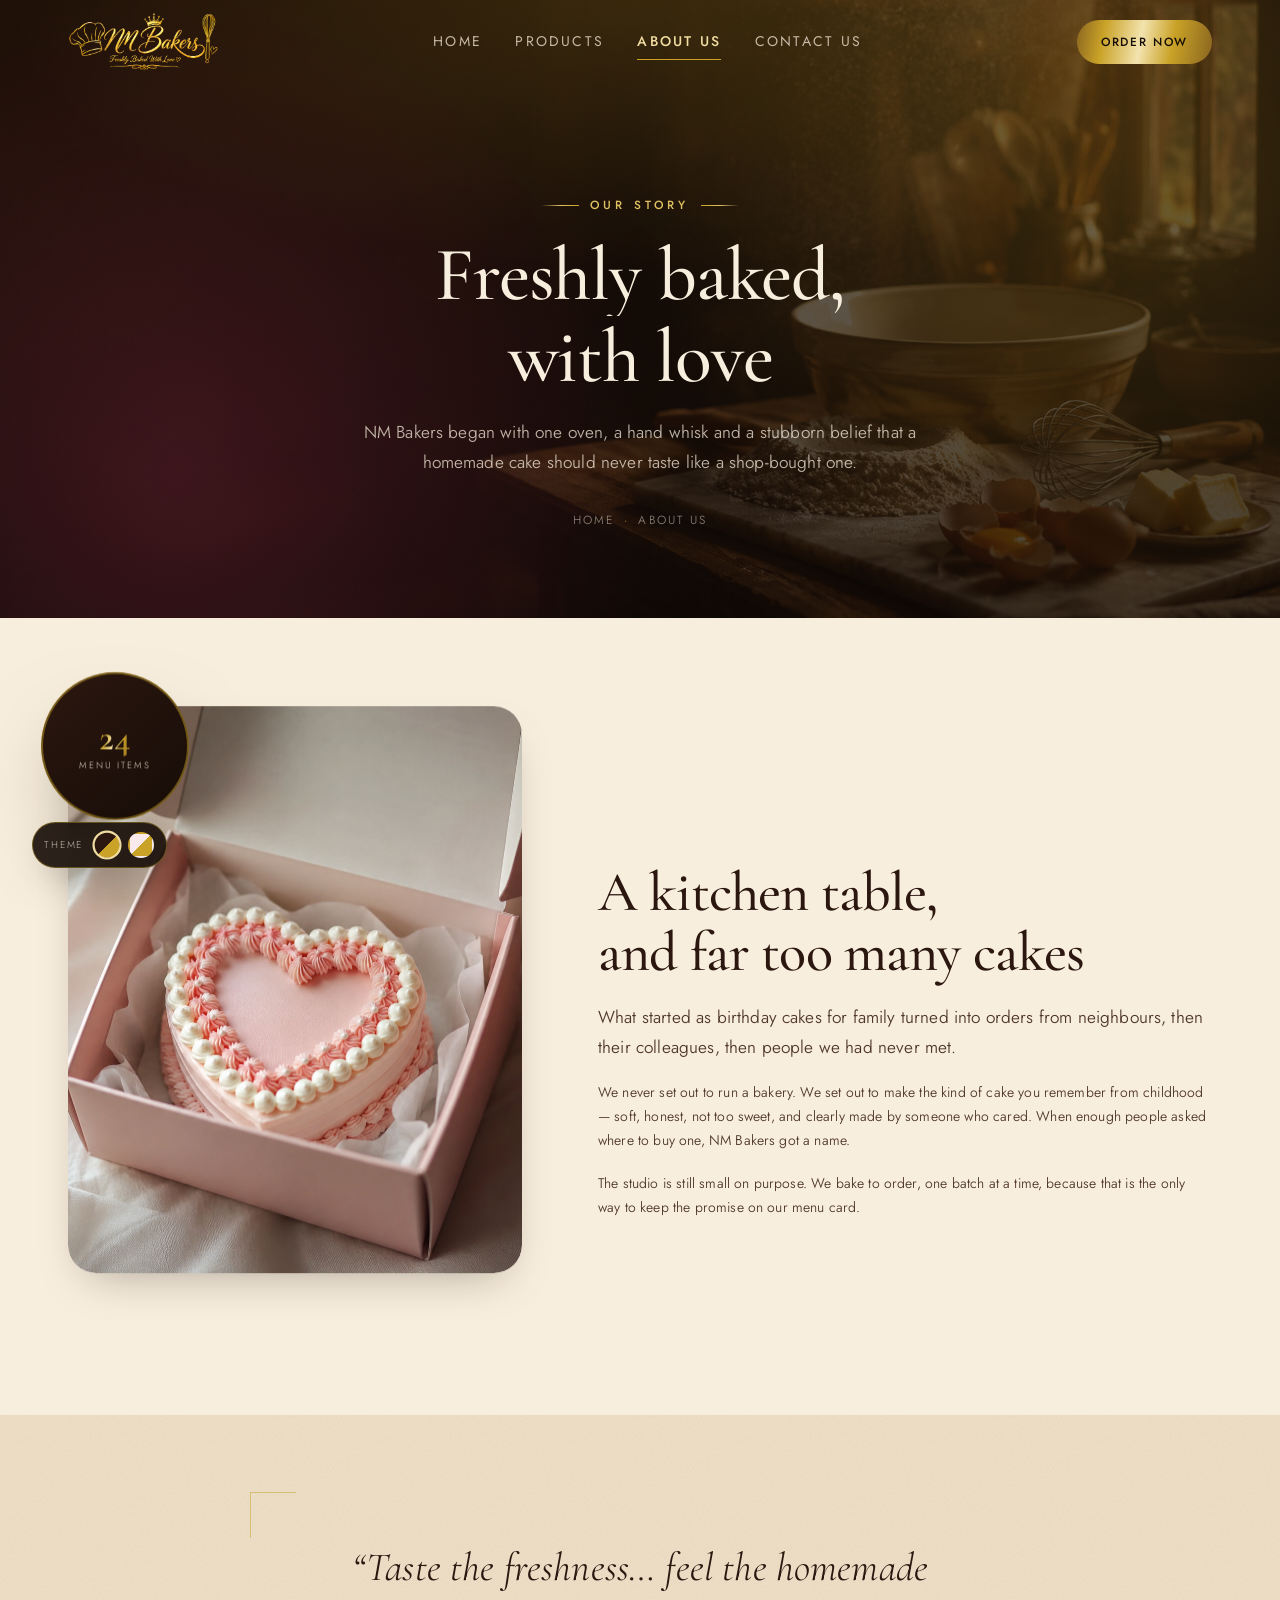
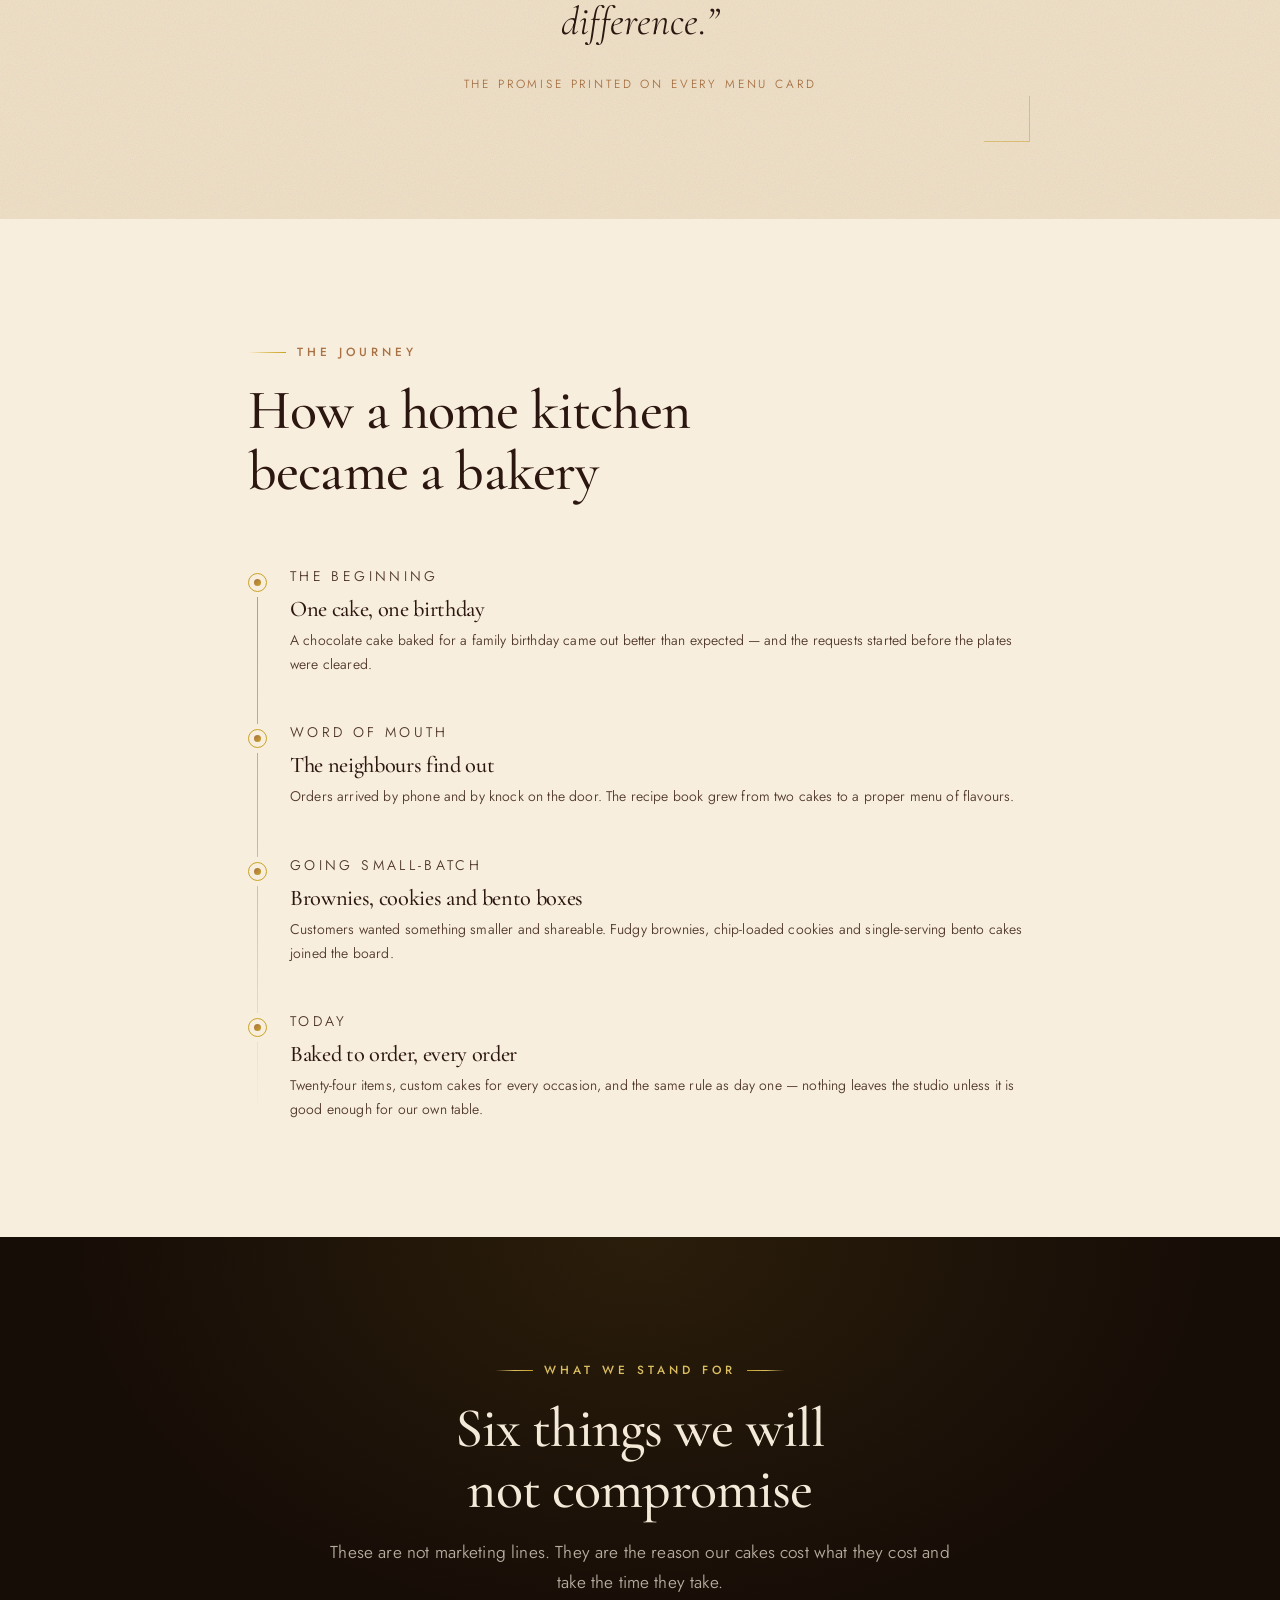
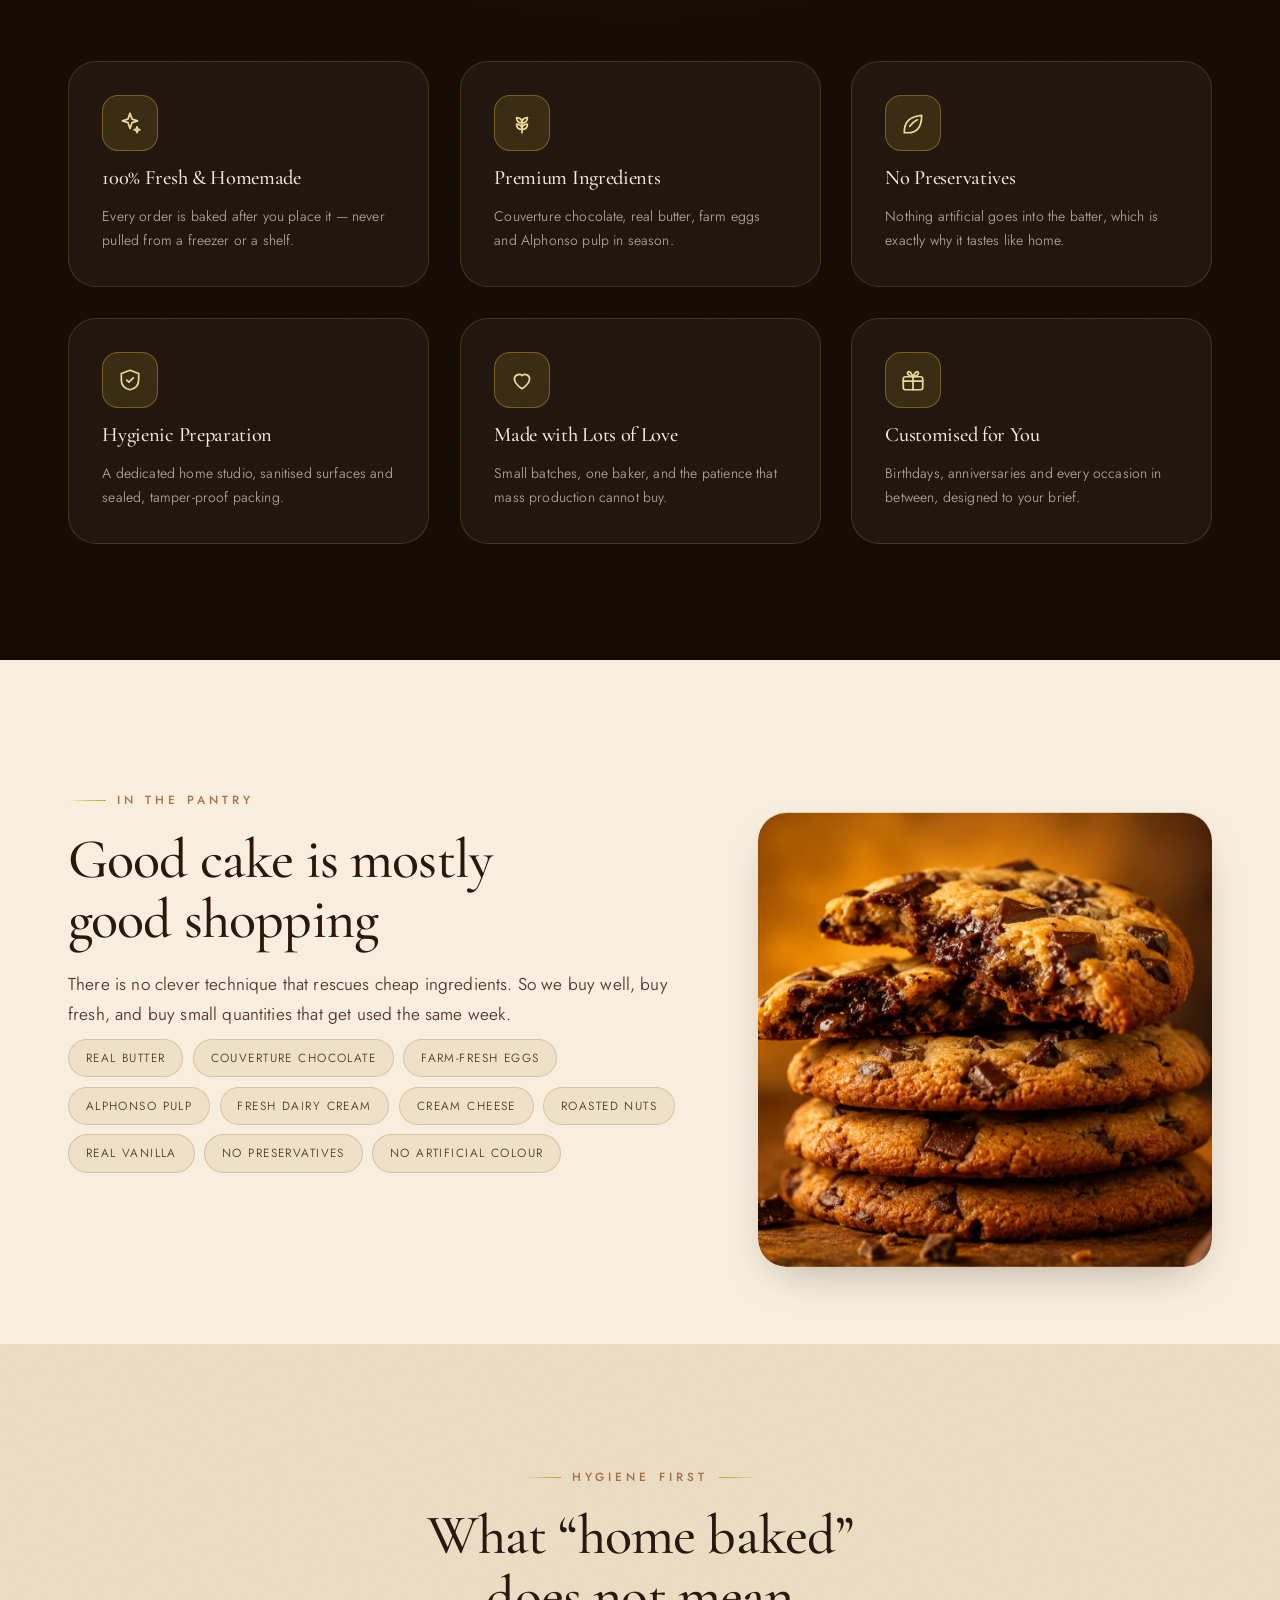
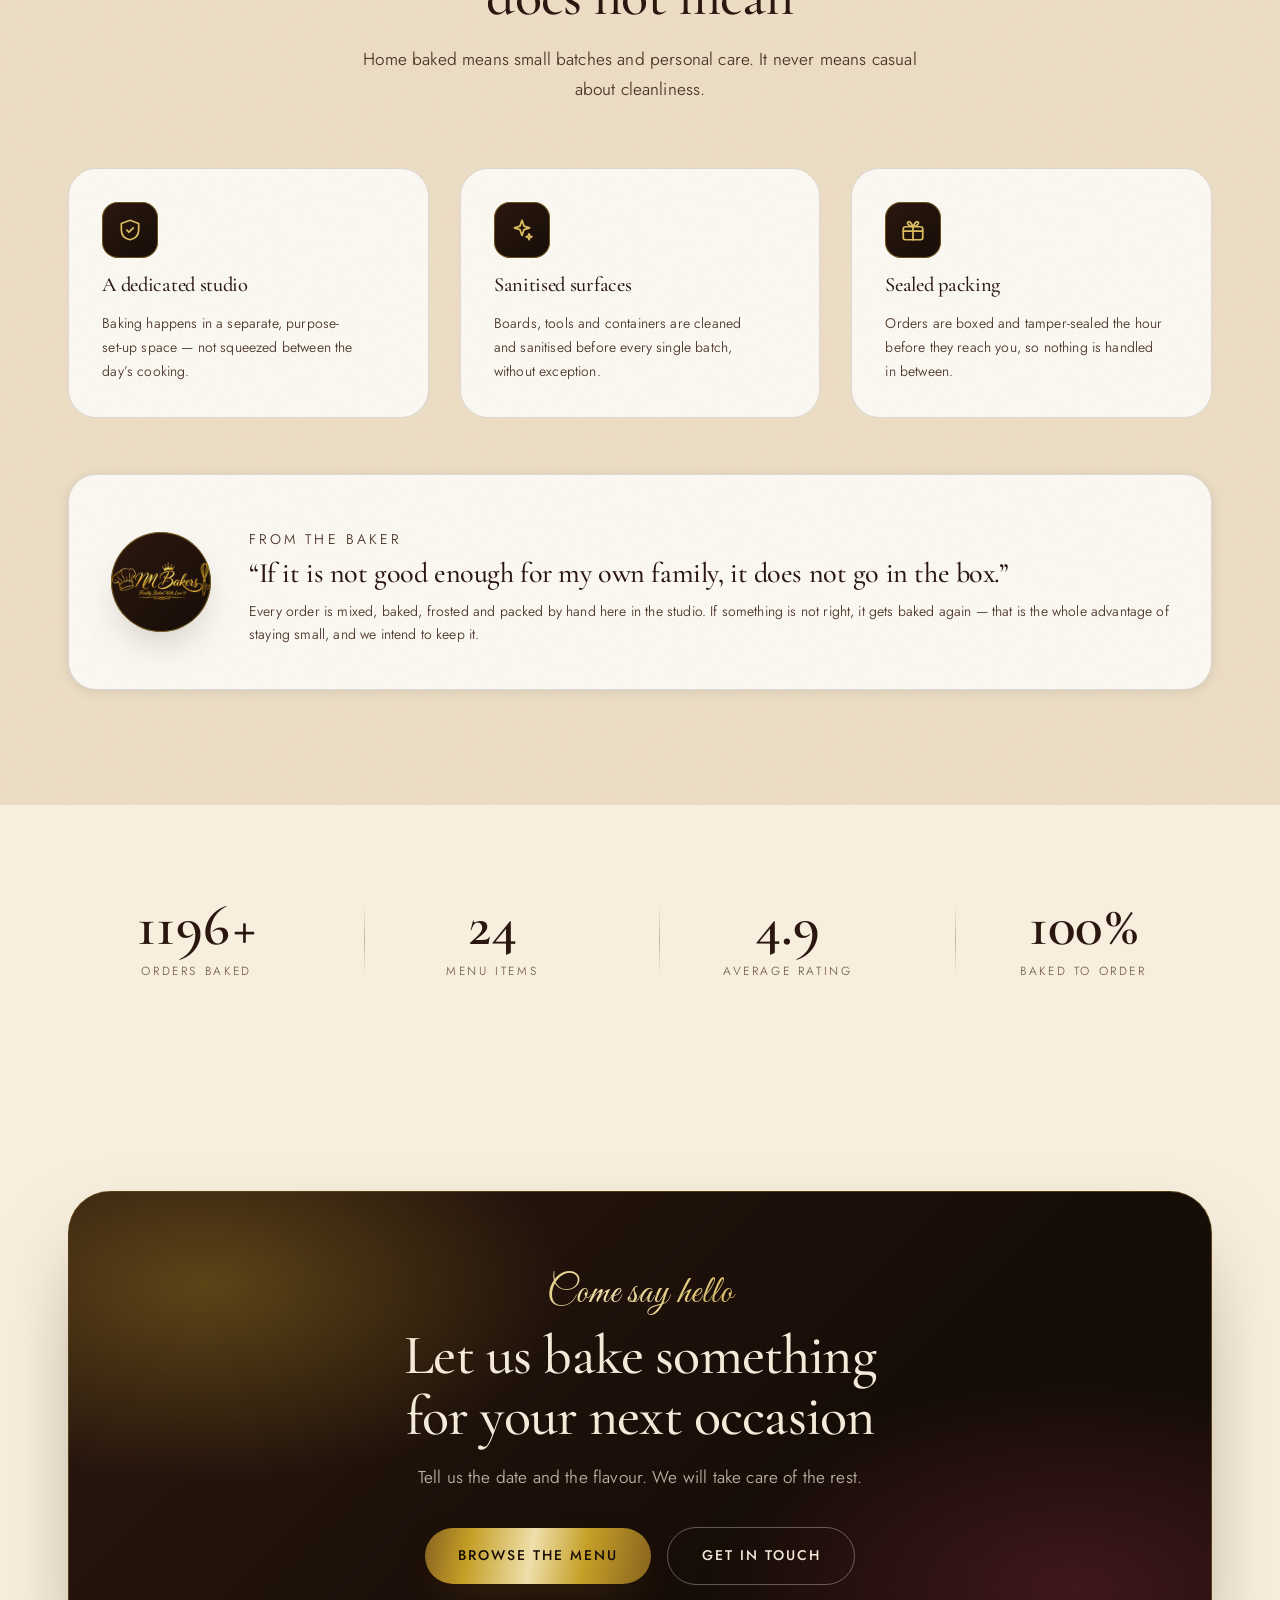
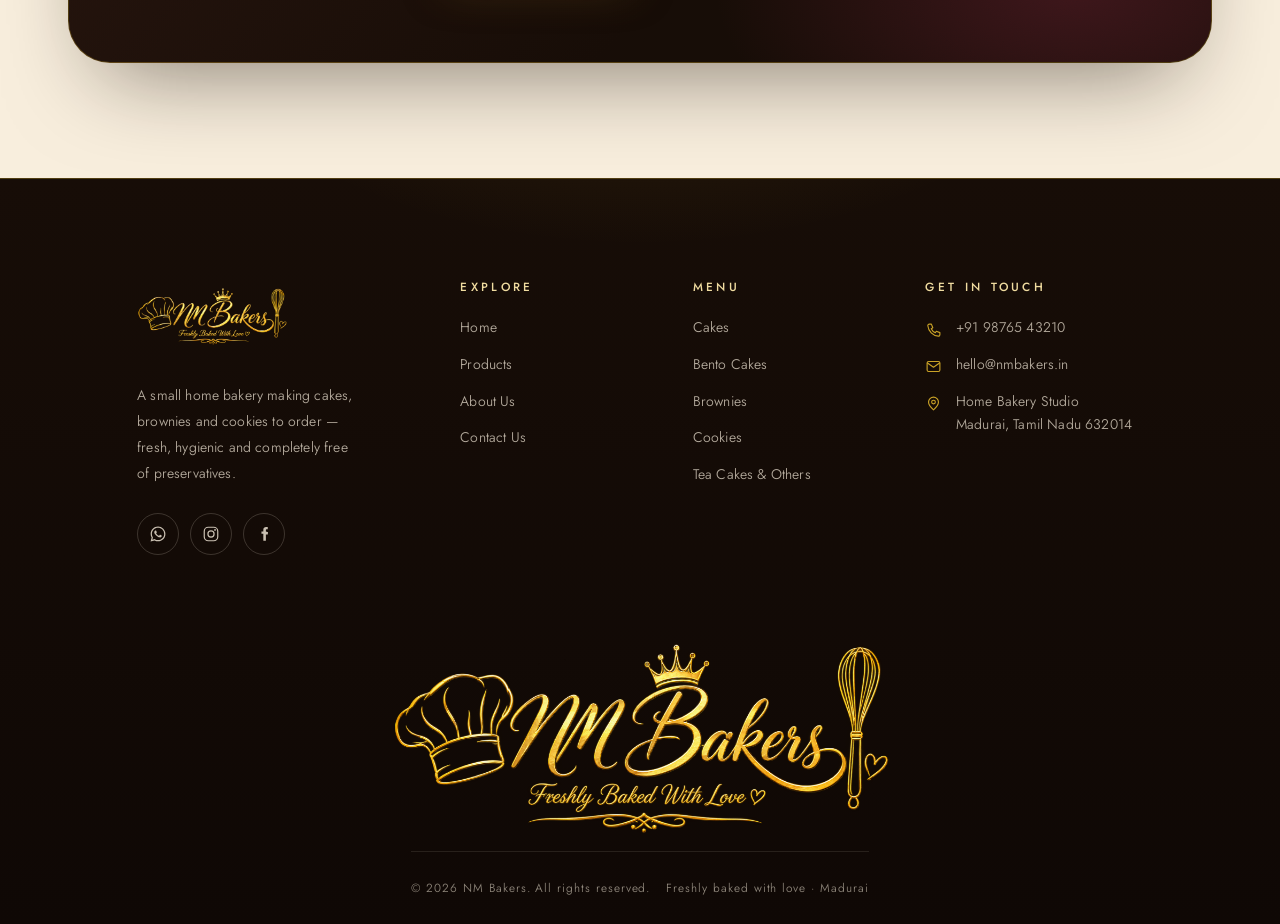
==== commit 171cfaa2: "add image bug fix" ====
--- a/about.html
+++ b/about.html
@@ -262,7 +262,7 @@
         </div>
 
         <div class="founder" style="margin-top:clamp(2.5rem,5vw,3.5rem)" data-reveal="rise">
-          <span class="founder__avatar" aria-hidden="true">NM</span>
+          <img src="./assets/images/logo.png" class="founder__avatar" aria-hidden="true"></img>
           <div>
             <p class="founder__role">From the baker</p>
             <h3>&ldquo;If it is not good enough for my own family, it does not go in the box.&rdquo;</h3>
@@ -379,7 +379,7 @@
               <span data-icon="pin"></span>
               <span>
                 <span data-config="addressLine1">Home Bakery Studio</span><br>
-                <span data-config="addressLine2">Vellore, Tamil Nadu</span>
+                <span data-config="addressLine2">Madurai, Tamil Nadu</span>
               </span>
             </li>
           </ul>
@@ -391,7 +391,7 @@
 
       <div class="footer__bar">
         <span>&copy; <span data-year>2026</span> NM Bakers. All rights reserved.</span>
-        <span>Freshly baked with love &middot; Vellore</span>
+        <span>Freshly baked with love &middot; Madurai</span>
       </div>
     </div>
   </footer>
--- a/assets/css/components.css
+++ b/assets/css/components.css
@@ -174,8 +174,8 @@
 .hero__cake .card-photo,
 .custom-panel__art .card-photo,
 .story-step__art .card-photo {
-  height: auto;
-  object-fit: contain;
+
+  object-fit: cover;
   border-radius: 0;
 }
 
--- a/assets/css/animations.css
+++ b/assets/css/animations.css
@@ -65,7 +65,7 @@
   opacity: 1;
   transform: none;
   filter: none;
-  clip-path: inset(0 0 0 0);
+  /* clip-path: inset(0 0 0 0); */
 }
 
 /* Staggered children */
--- a/assets/css/pages.css
+++ b/assets/css/pages.css
@@ -81,14 +81,14 @@
 
 .frame--art {
   display: grid;
-  place-items: center;
-  padding: clamp(1.5rem, 4vw, 3rem);
+  /* place-items: center; */
+  /* padding: clamp(1.5rem, 4vw, 3rem); */
 }
 
 /* the artwork is injected inside a wrapper div, so size the wrapper — a
    percentage width on the svg alone would resolve against a shrink-to-fit box */
 .frame--art>* {
-  width: min(80%, 340px);
+  width: 100%;
 }
 
 .frame--art svg {
@@ -229,24 +229,25 @@
   border: 1px solid var(--line);
   box-shadow: var(--shadow);
 }
-
+#customArt{
+  width: 100%;
+  height: 100%;
+}
 .custom-panel__art {
-  position: relative;
-  display: grid;
-  place-items: center;
-  padding: clamp(2rem, 5vw, 3.5rem);
+  object-fit:cover;
   background:
     radial-gradient(90% 90% at 30% 20%, var(--blush), transparent 60%),
     linear-gradient(150deg, var(--cream-2), var(--blush-deep));
 }
 
-.custom-panel__art>* {
-  width: min(84%, 340px);
-}
-
-.custom-panel__art svg {
-  width: 100%;
-  height: auto;
+.custom-panel__art {
+  width: 100%;
+  height: 100%;
+}
+
+.custom-panel__art img {
+  width: 100%;
+height: 100%;
 }
 
 .custom-panel__copy {
@@ -439,8 +440,9 @@
 }
 
 .founder__avatar {
-  width: clamp(96px, 12vw, 128px);
+  width: 100px;
   aspect-ratio: 1;
+  object-fit: contain;
   display: grid;
   place-items: center;
   border-radius: 50%;
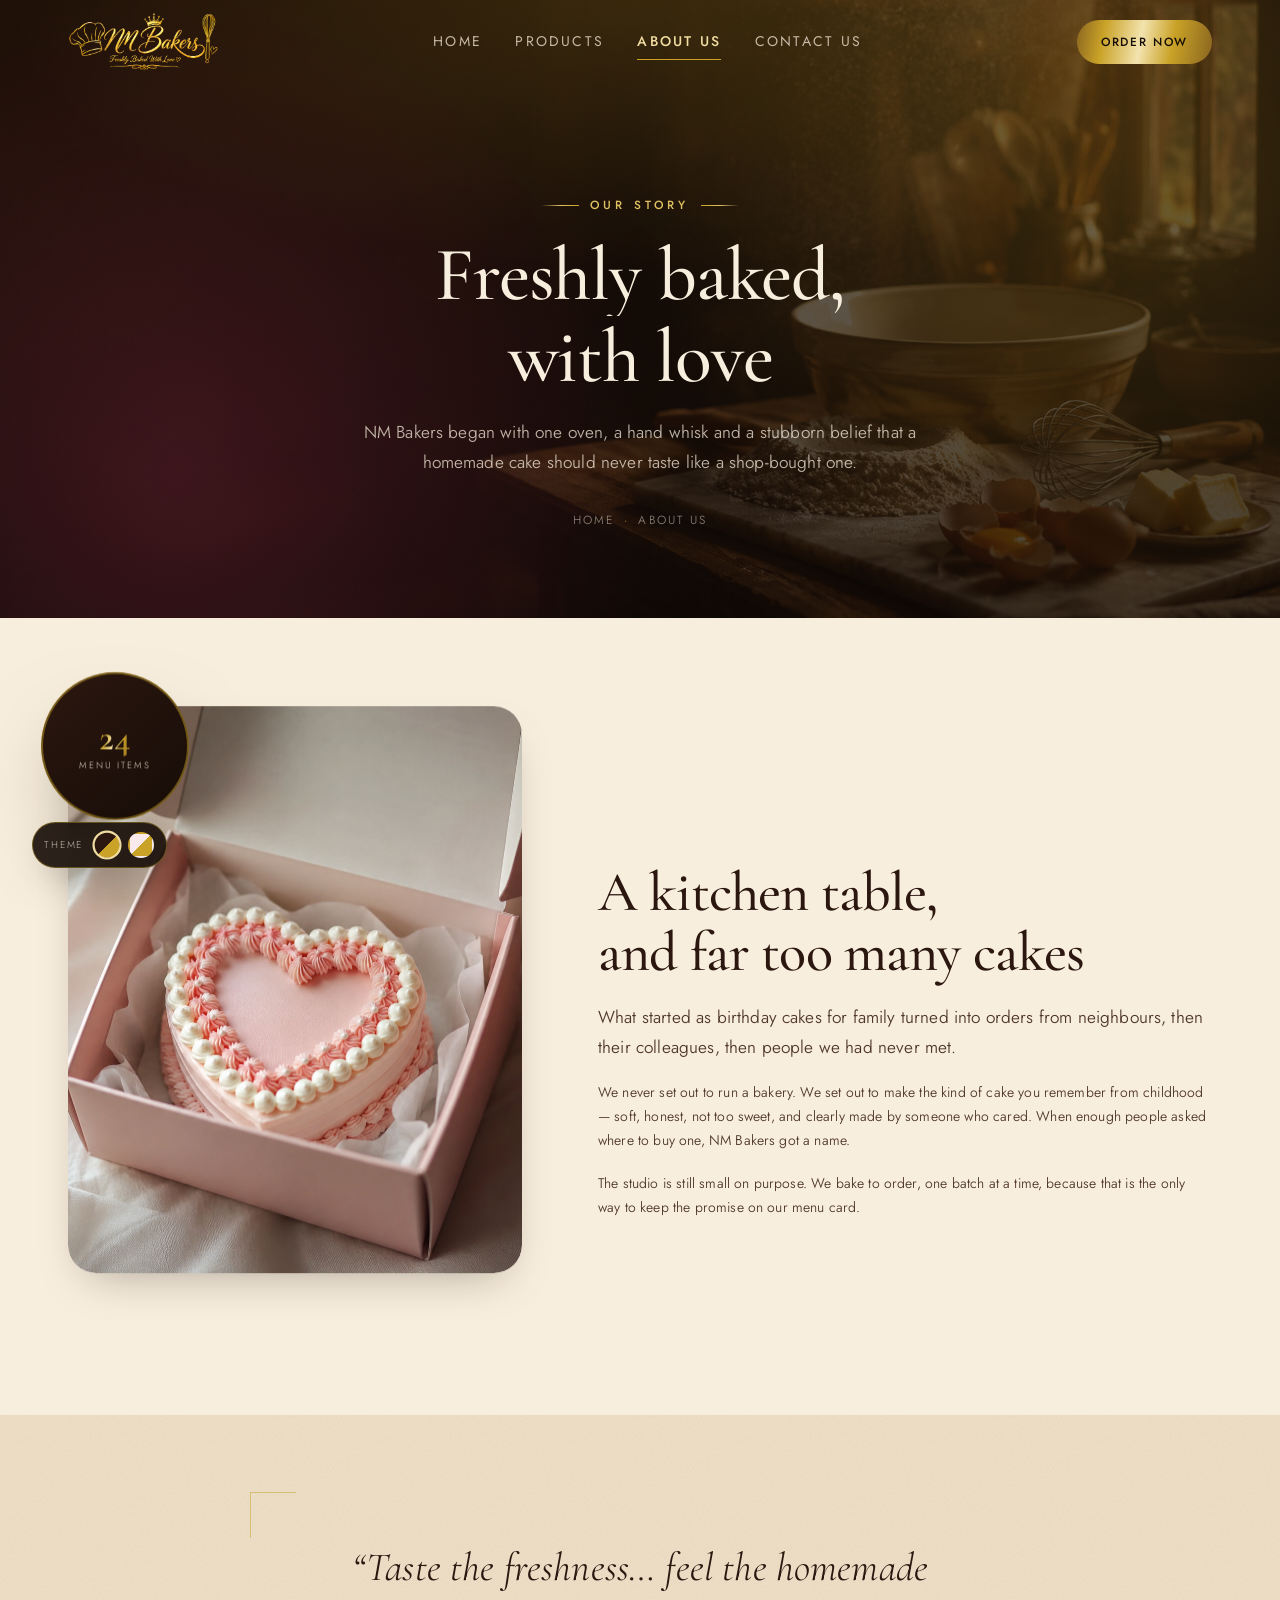
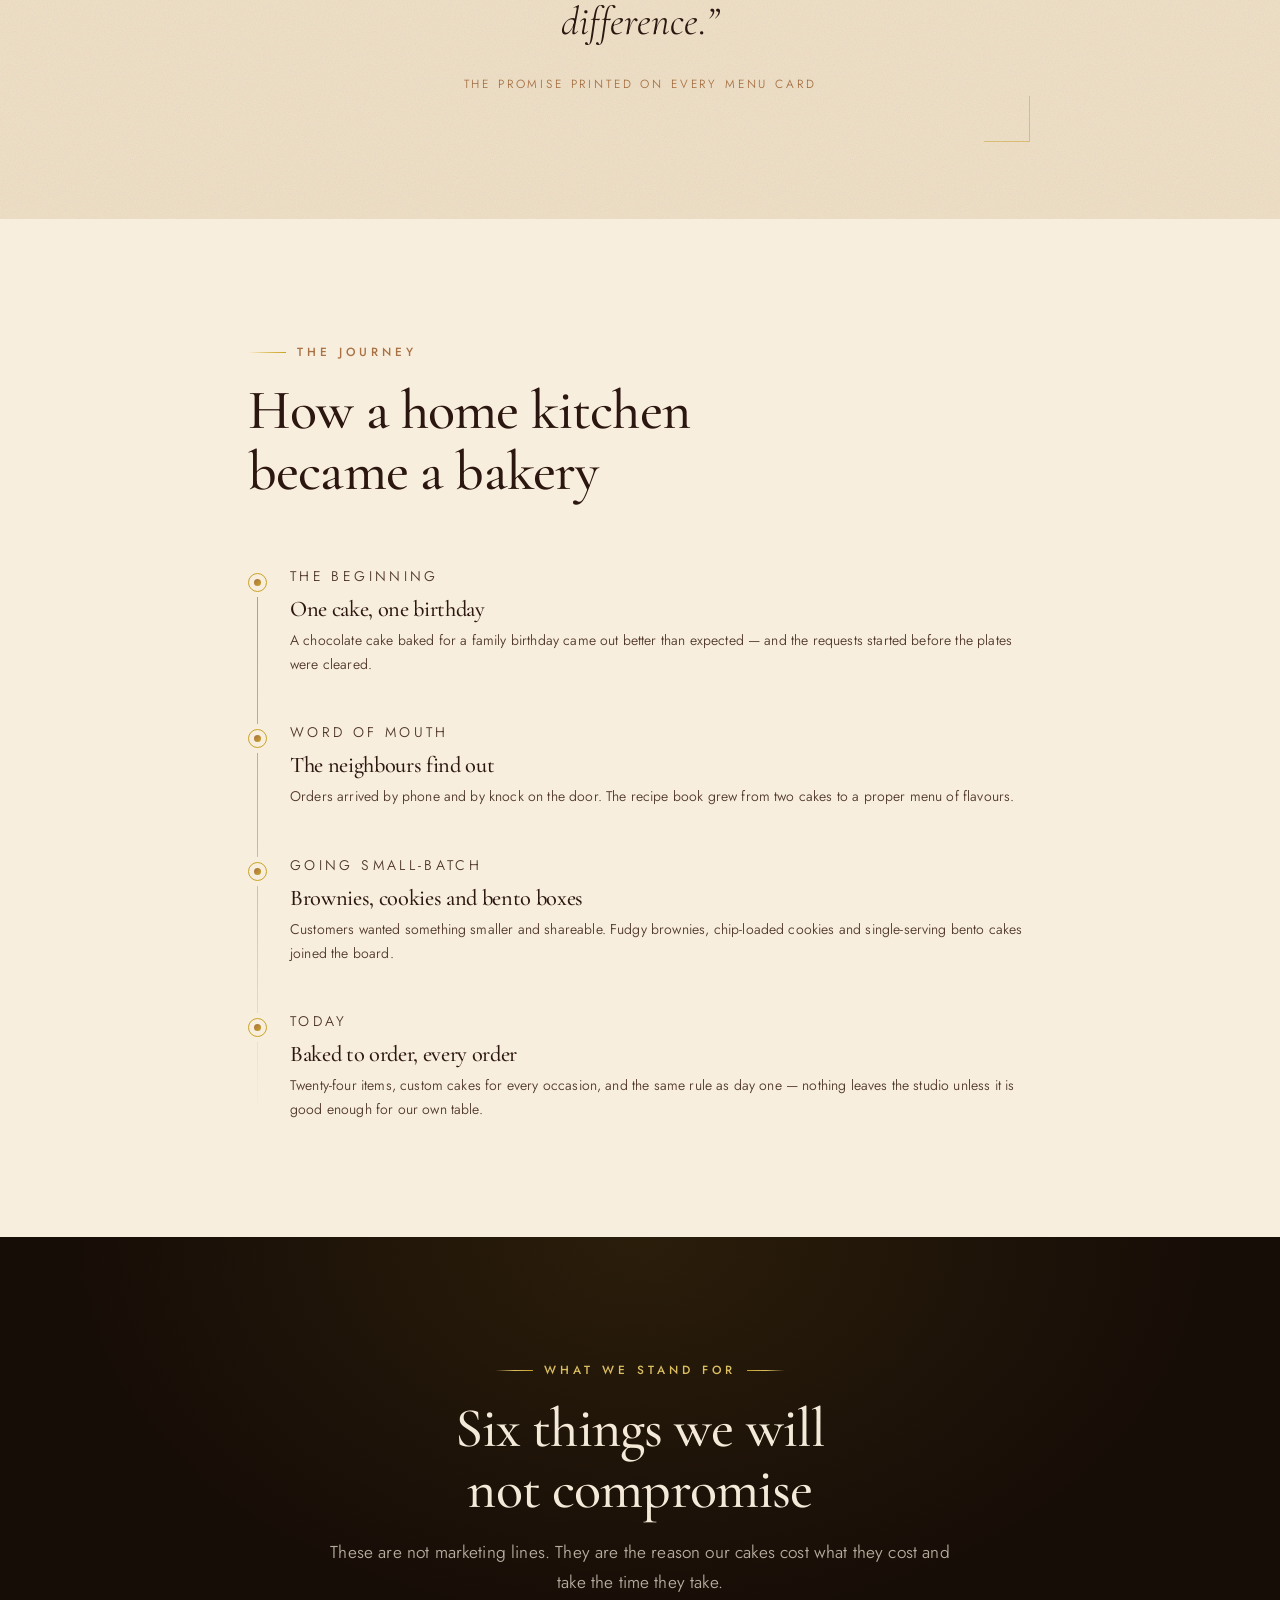
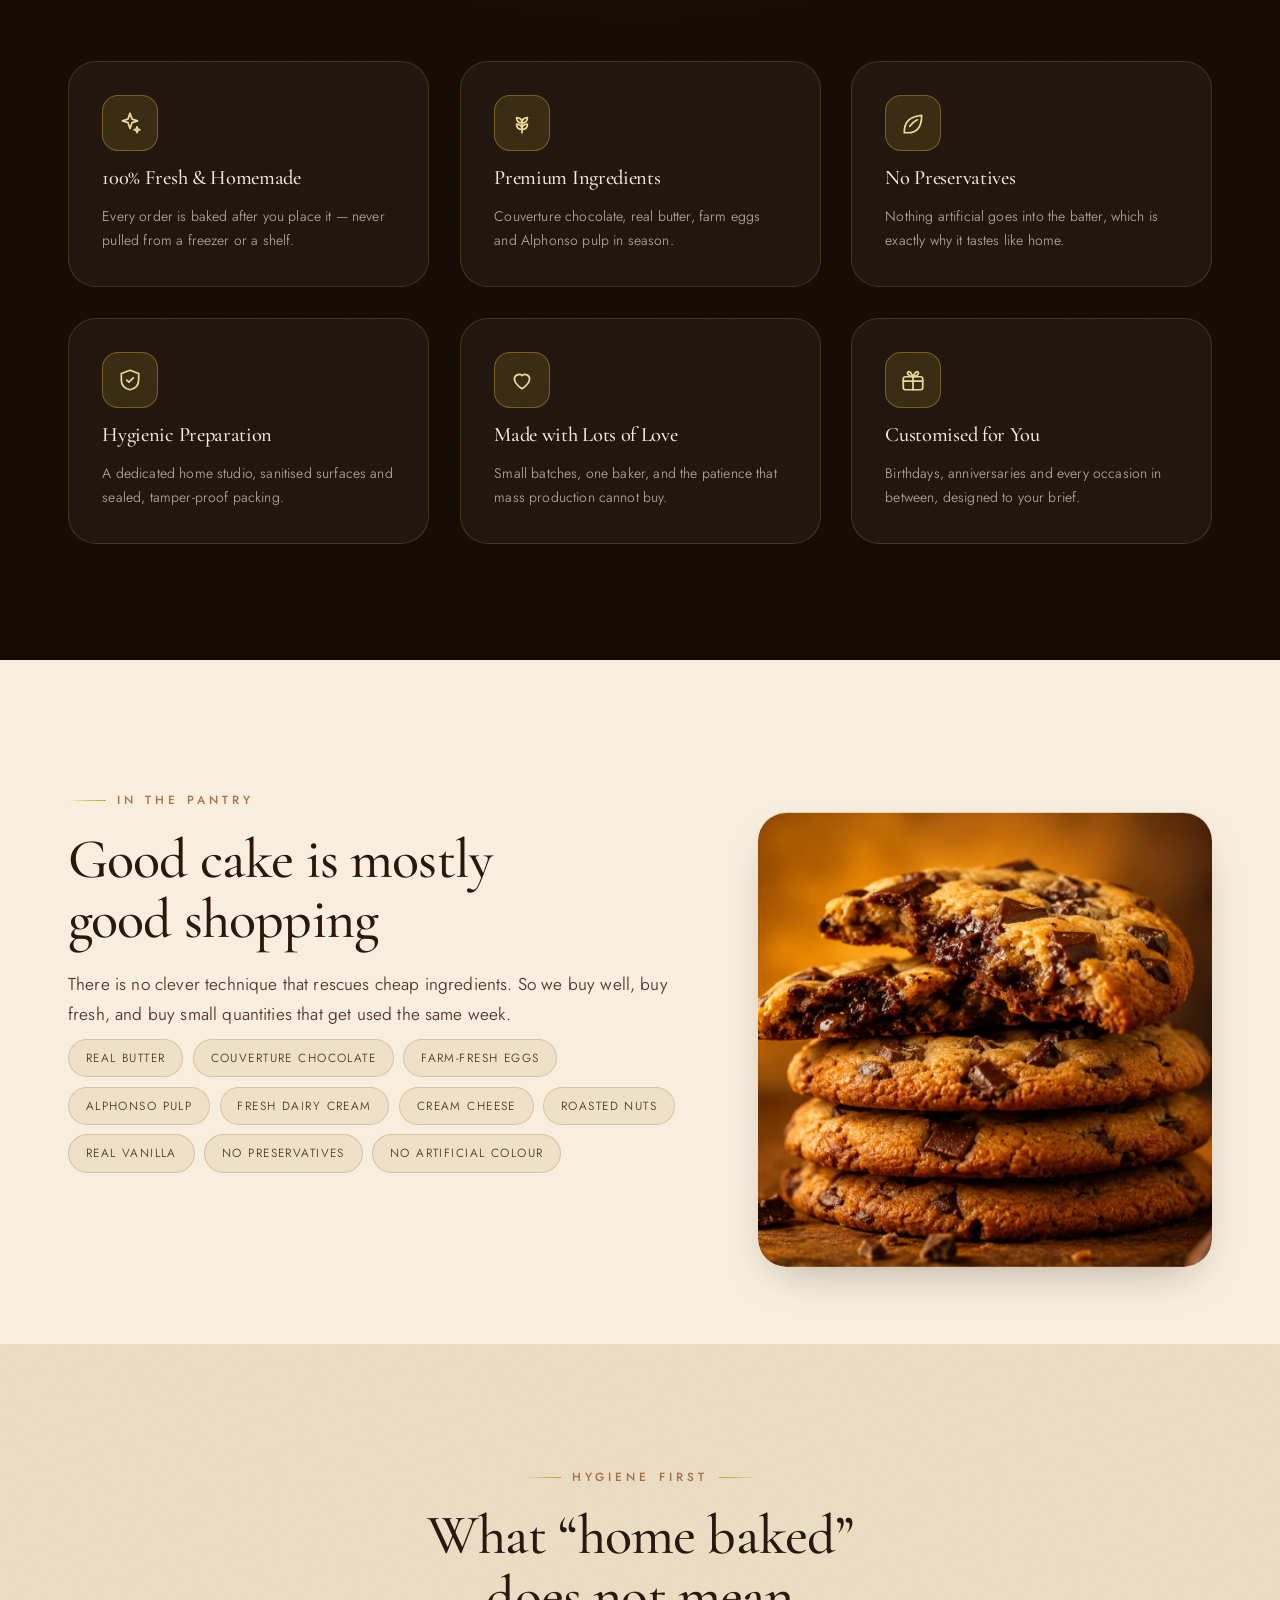
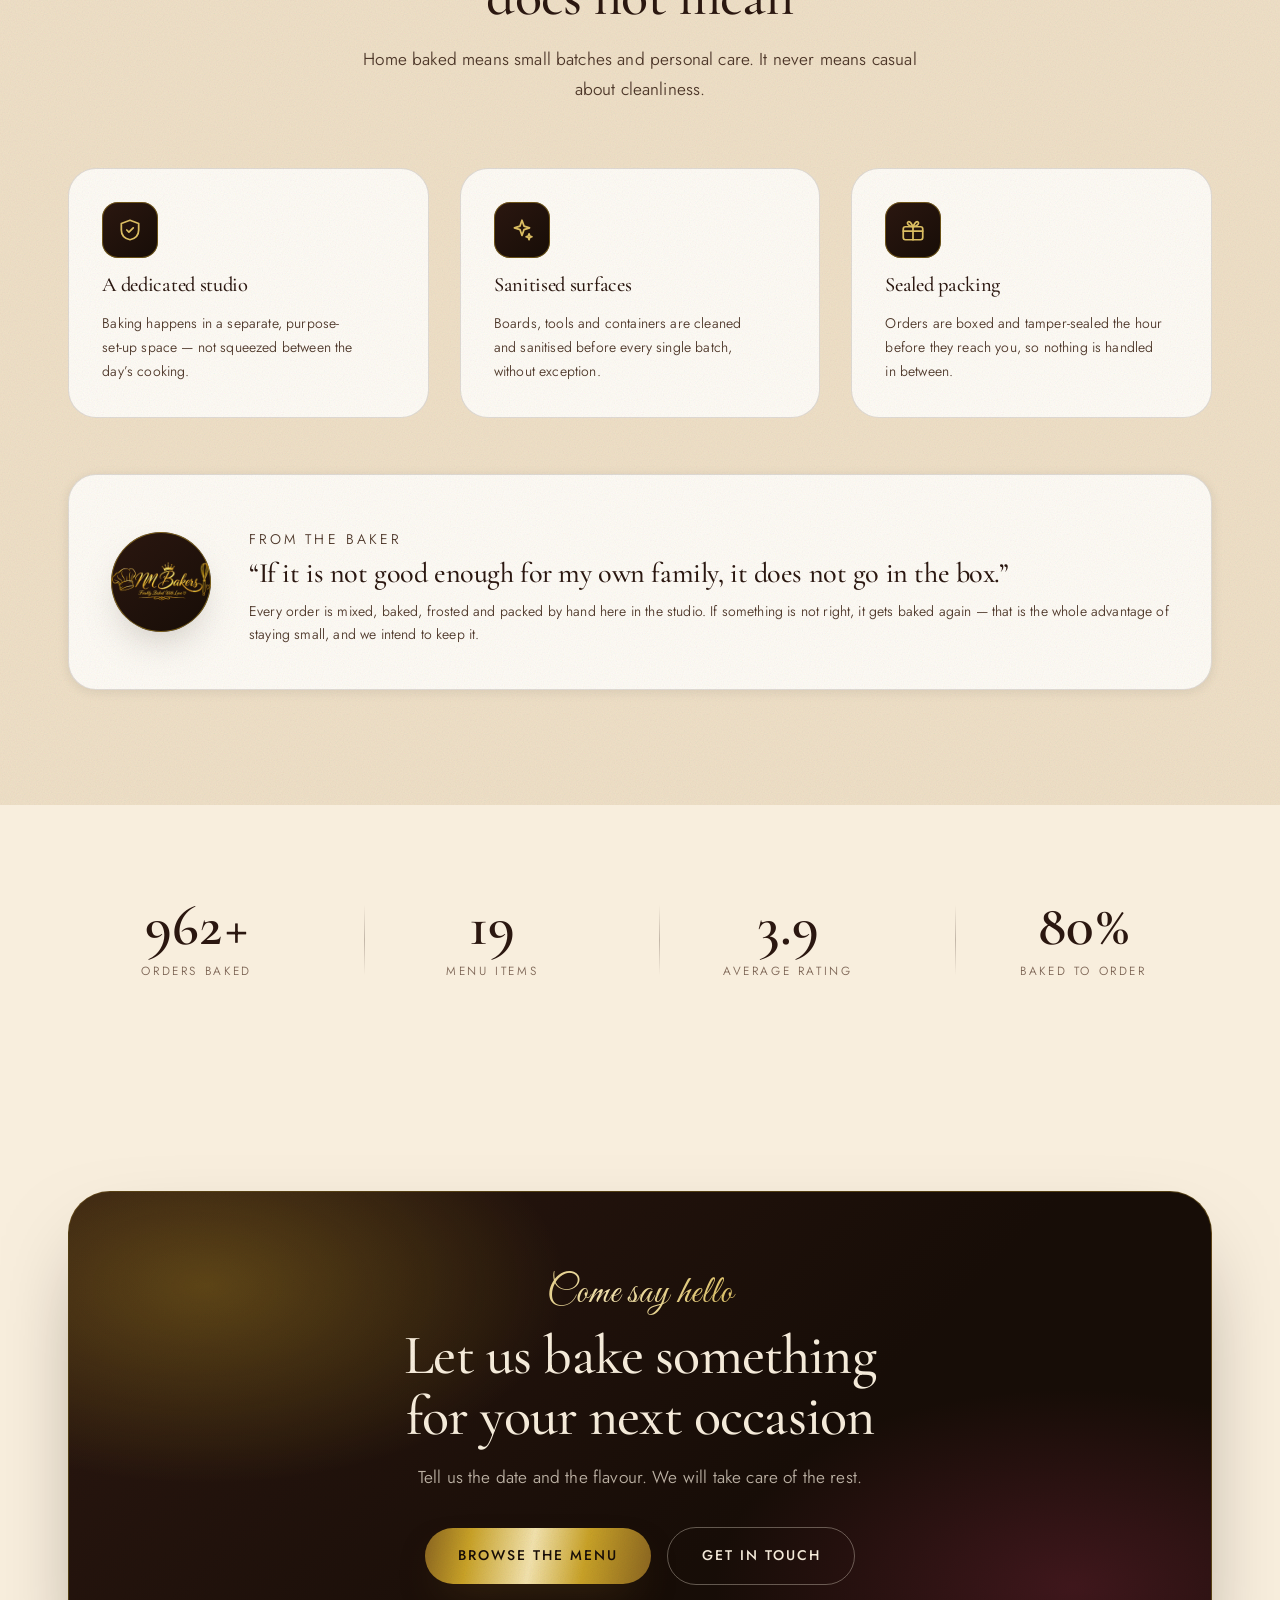
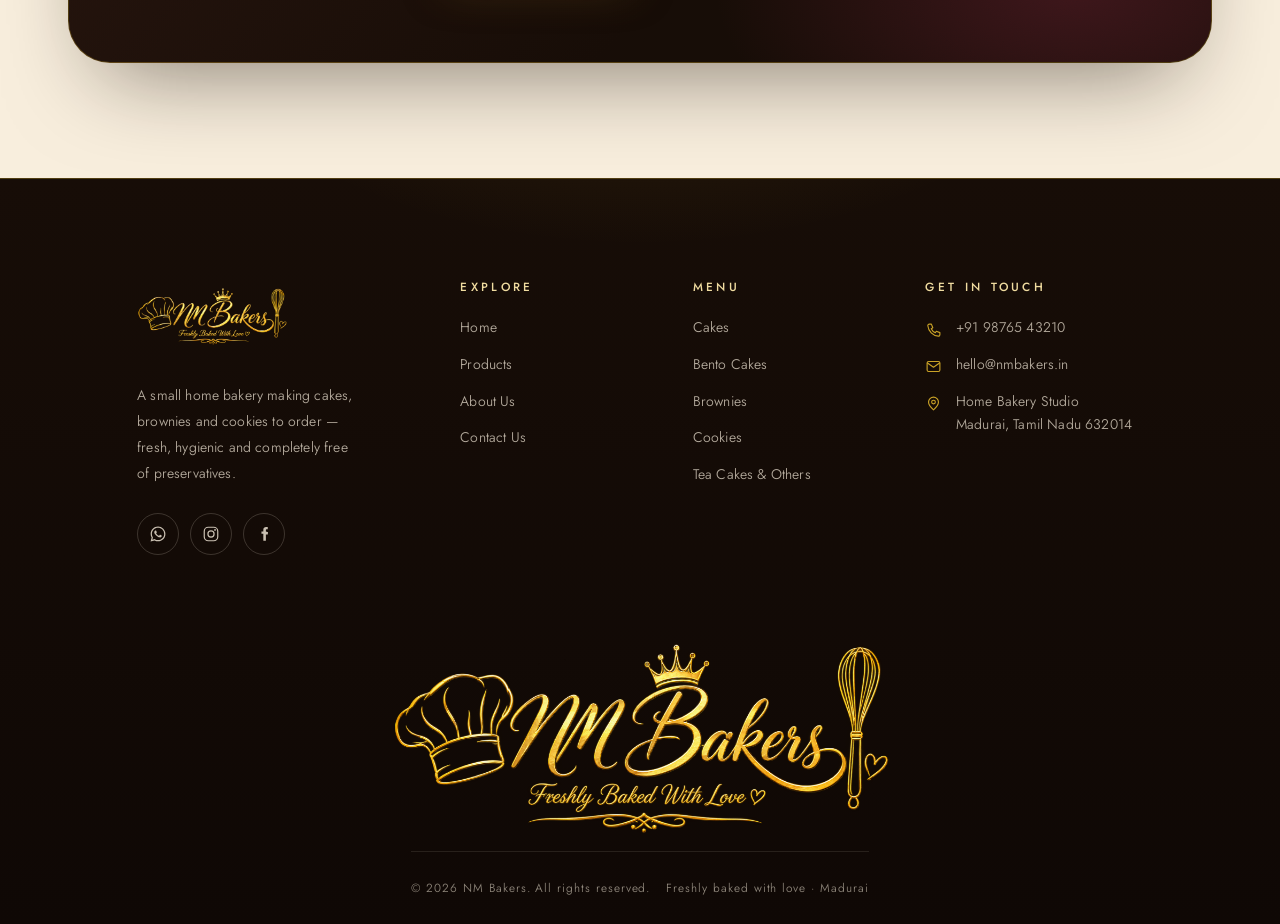
==== commit ebddb3e0: "add hero" ====
--- a/about.html
+++ b/about.html
@@ -15,11 +15,11 @@
     href="https://fonts.googleapis.com/css2?family=Cormorant+Garamond:ital,wght@0,400;0,500;0,600;1,400;1,500&family=Great+Vibes&family=Jost:wght@300;400;500&display=swap"
     rel="stylesheet">
 
-  <link rel="stylesheet" href="assets/css/base.css?v=31">
-  <link rel="stylesheet" href="assets/css/layout.css?v=31">
-  <link rel="stylesheet" href="assets/css/components.css?v=31">
-  <link rel="stylesheet" href="assets/css/animations.css?v=31">
-  <link rel="stylesheet" href="assets/css/pages.css?v=31">
+  <link rel="stylesheet" href="assets/css/base.css?v=35">
+  <link rel="stylesheet" href="assets/css/layout.css?v=35">
+  <link rel="stylesheet" href="assets/css/components.css?v=35">
+  <link rel="stylesheet" href="assets/css/animations.css?v=35">
+  <link rel="stylesheet" href="assets/css/pages.css?v=35">
 </head>
 
 <body class="has-dark-hero page-about">
@@ -401,12 +401,12 @@
     <span>Order now</span>
   </a>
 
-  <script src="assets/js/data.js?v=31"></script>
-  <script src="assets/js/visuals.js?v=31"></script>
-  <script src="assets/js/scroll.js?v=31"></script>
-  <script src="assets/js/app.js?v=31"></script>
+  <script src="assets/js/data.js?v=35"></script>
+  <script src="assets/js/visuals.js?v=35"></script>
+  <script src="assets/js/scroll.js?v=35"></script>
+  <script src="assets/js/app.js?v=35"></script>
   <!-- Colour-theme switcher (a deciding tool) — delete this line to remove it -->
-  <script src="assets/js/theme.js?v=31"></script>
+  <script src="assets/js/theme.js?v=35"></script>
   <script>
     document.addEventListener('DOMContentLoaded', function () {
       if (!window.NM_ART) return;
--- a/assets/css/animations.css
+++ b/assets/css/animations.css
@@ -447,6 +447,55 @@
   will-change: transform;
 }
 
+/* ---- PHOTO MODE -------------------------------------------------------
+   The drawn cake is a cut-out that floats on the lit plate. A photograph is
+   a rectangle, and its corners cut straight across that plate — which looks
+   broken. So when a real photo is used it fills the plate as a round gold-
+   rimmed medallion instead. Set automatically by app.js. */
+.hero__stage--photo .hero__cake {
+  position: absolute;
+  inset: 12%;
+  width: auto;
+  border-radius: 50%;
+  overflow: hidden;
+  filter: none;
+  box-shadow:
+    inset 0 0 0 2px rgba(var(--gold-rgb), .65),
+    0 0 70px rgba(var(--gold-rgb), .25),
+    0 40px 90px -38px rgba(0, 0, 0, .7);
+}
+
+/* Pictures are stacked on top of each other and cross-faded, so one or many
+   behave identically — a single picture simply never changes. */
+.hero__stage--photo .hero__cake>img {
+  position: absolute;
+  inset: 0;
+  width: 100%;
+  height: 100%;
+  object-fit: cover;
+  border-radius: 50%;
+  /* only zoom on scroll — rotating a photograph inside a circle just makes
+     the picture look tilted */
+  transform: scale(calc(1 + var(--scroll) * .14));
+  transform-origin: 50% 50%;
+  opacity: 0;
+  /* opacity only: a transition on transform would make the zoom lag behind
+     the scroll position */
+  transition: opacity 1.1s var(--ease);
+}
+
+.hero__stage--photo .hero__cake>img.is-active {
+  opacity: 1;
+}
+
+/* the lit plate underneath would only peek out as a hard rim */
+.hero__stage--photo .hero__disc {
+  inset: 10%;
+  background: radial-gradient(circle at 34% 26%,
+      rgba(var(--gold-rgb), .35), transparent 70%);
+  box-shadow: none;
+}
+
 /* Floating price/feature chips around the stage */
 .hero__chip {
   position: absolute;
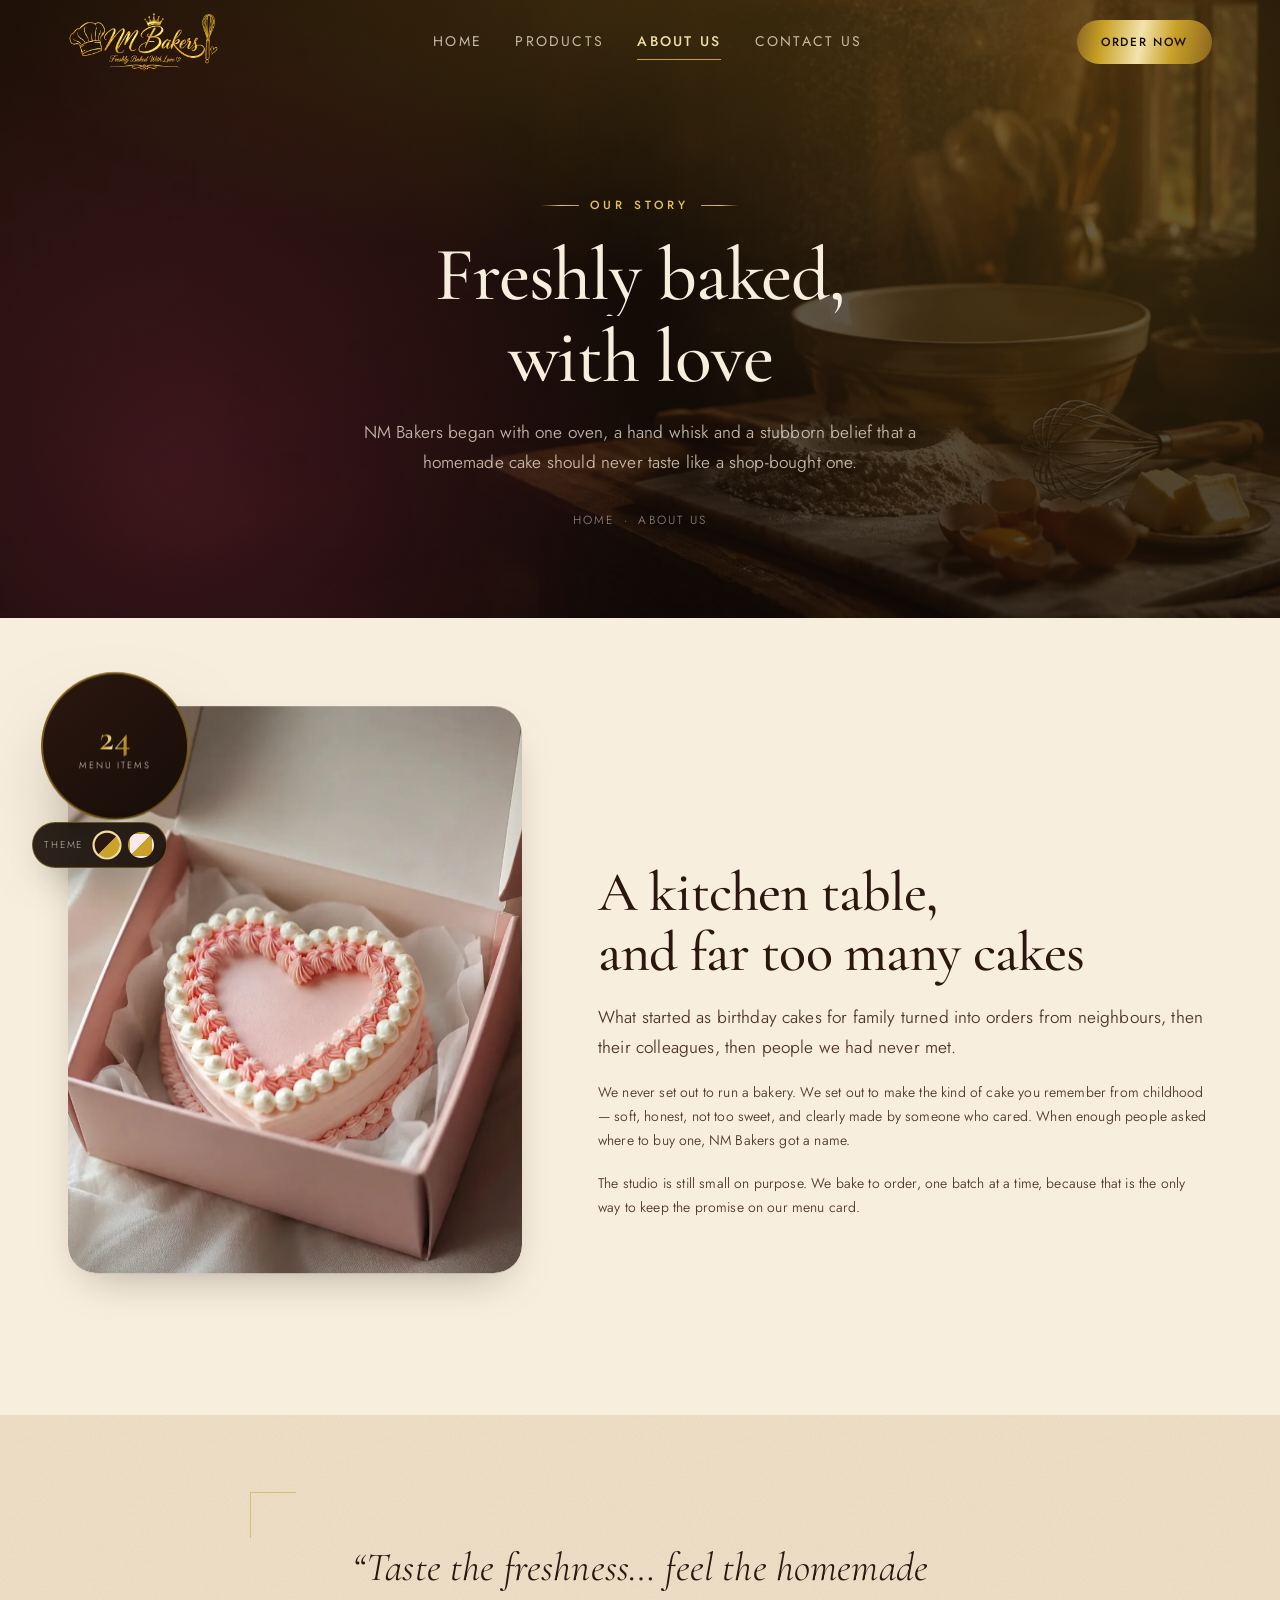
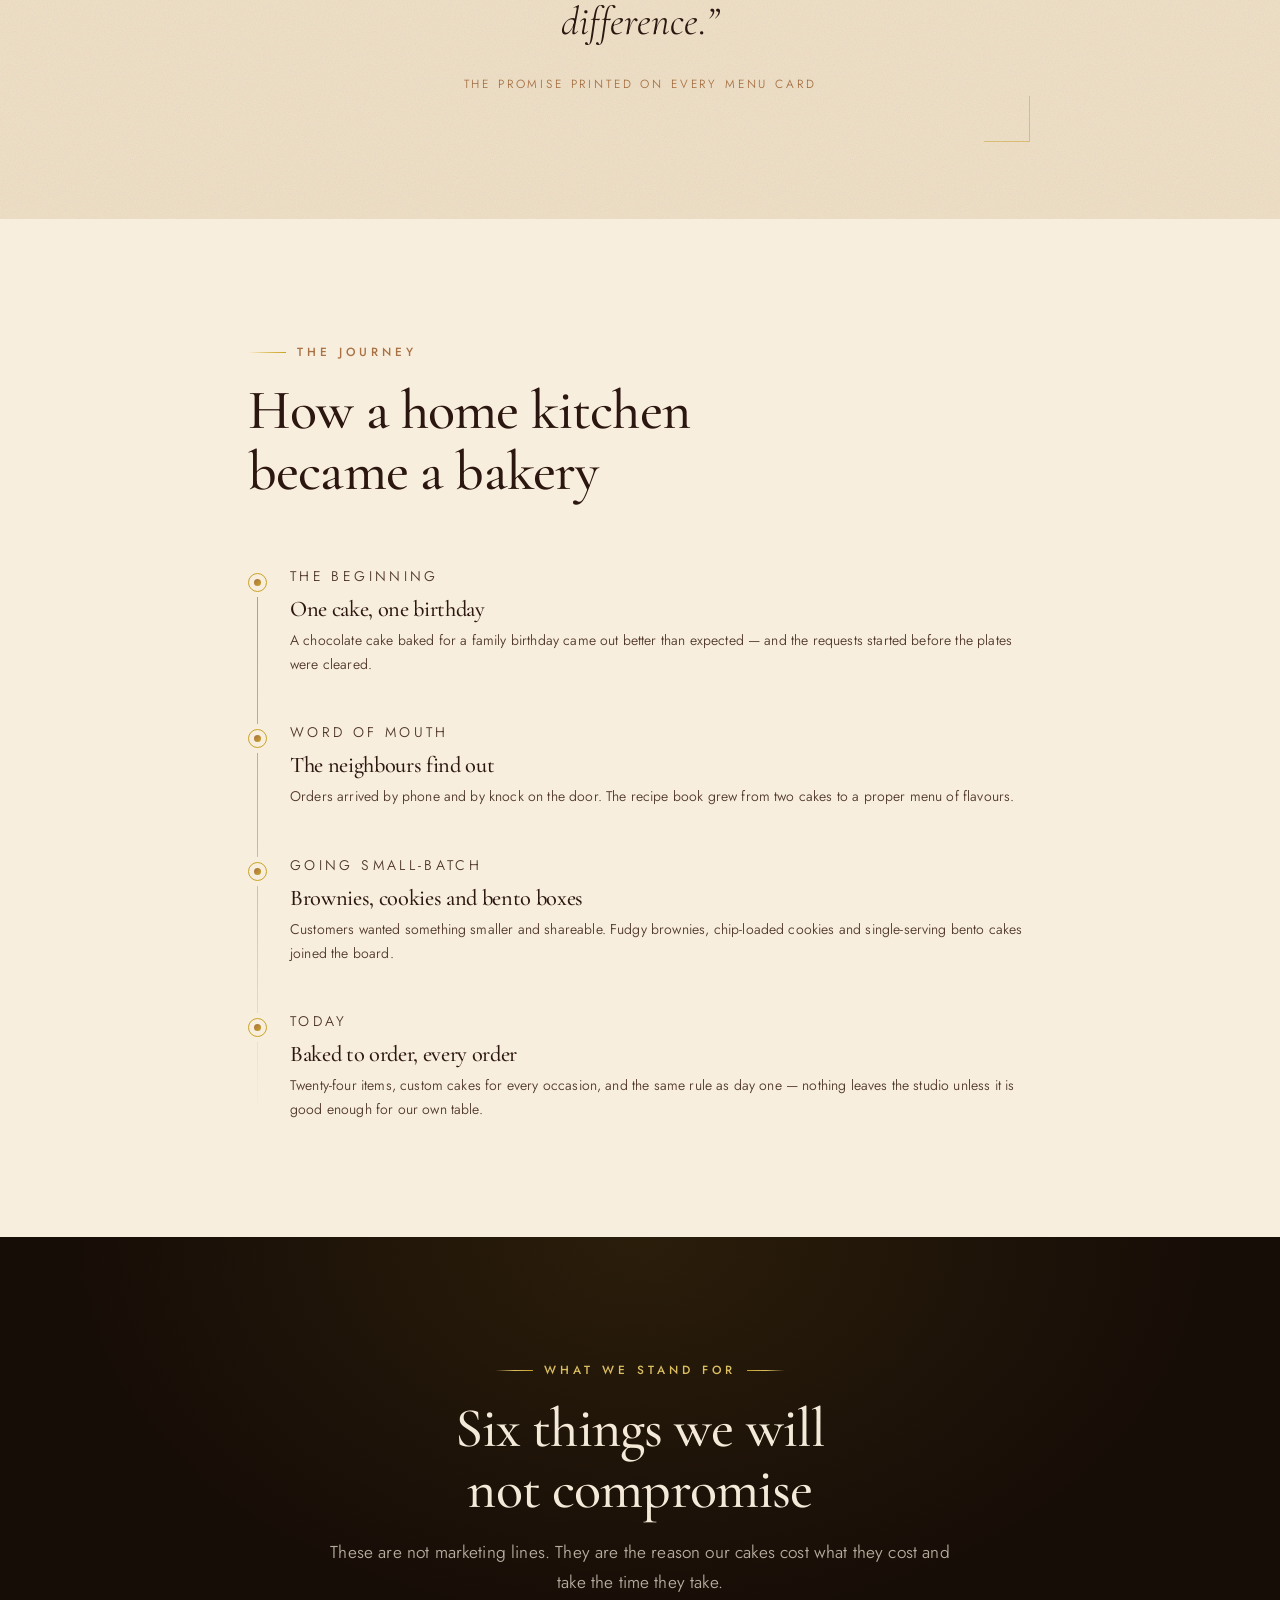
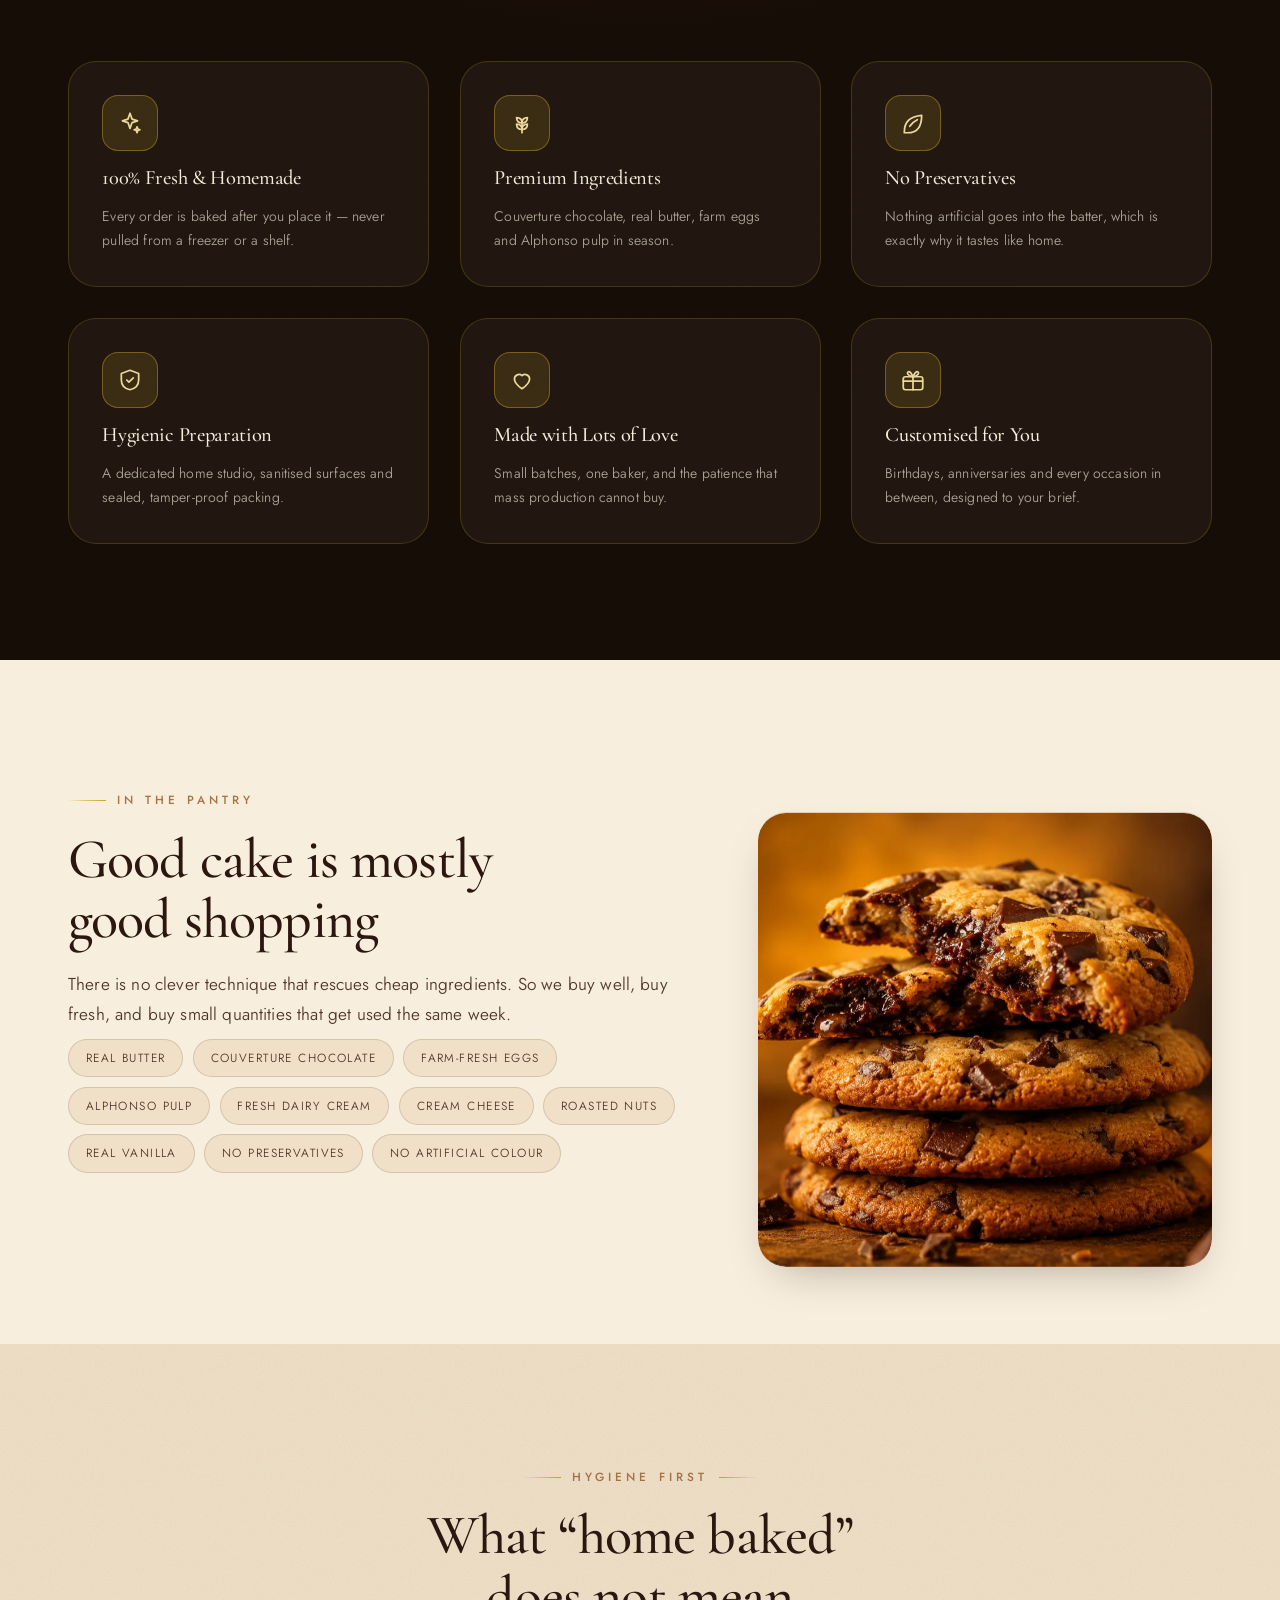
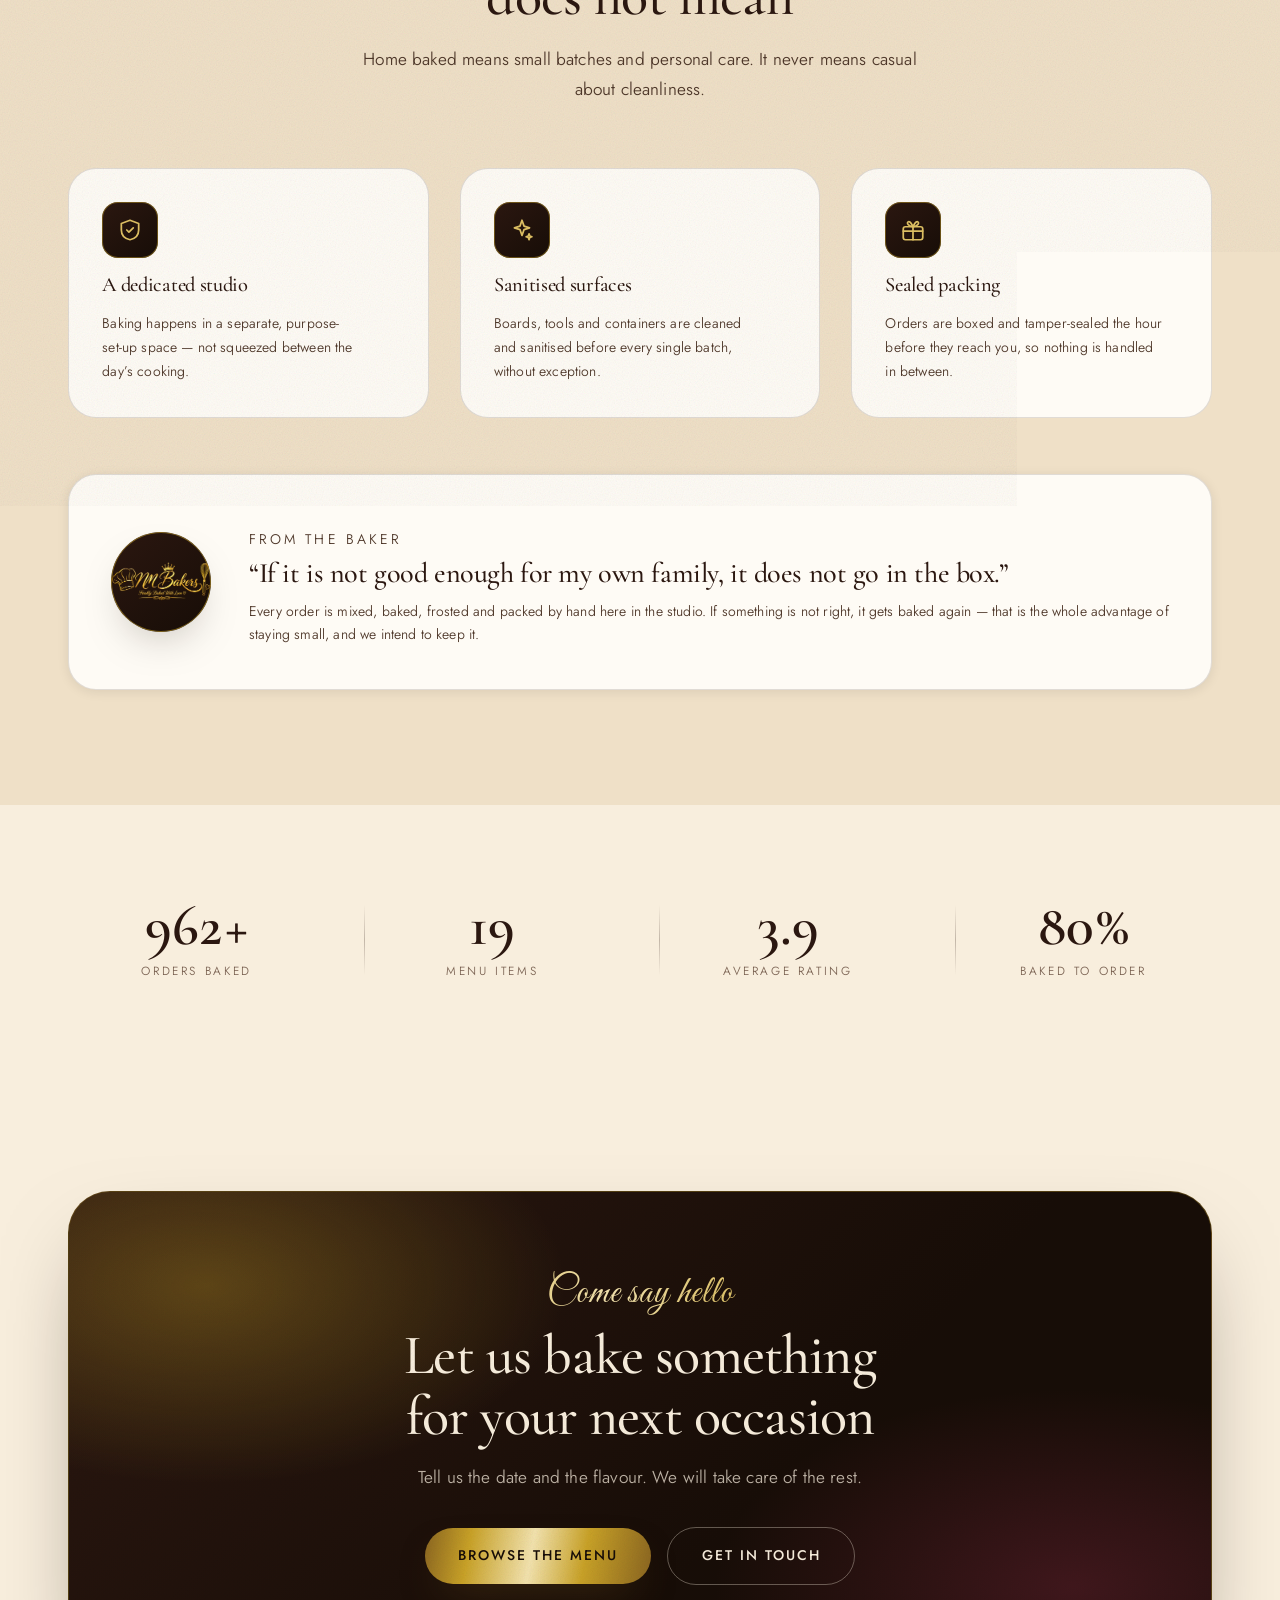
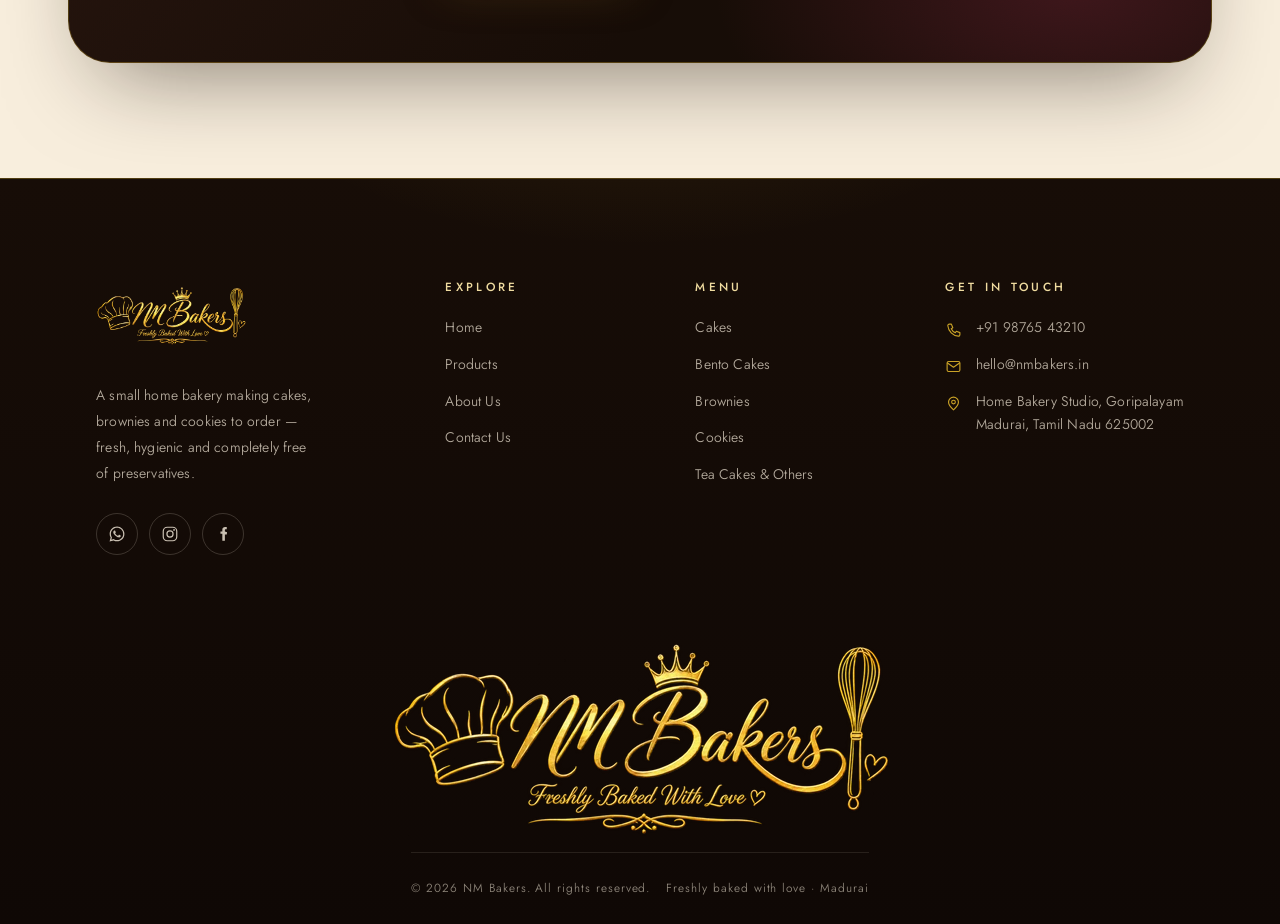
==== commit f6e13192: "web" ====
--- a/about.html
+++ b/about.html
@@ -1,13 +1,74 @@
 <!DOCTYPE html>
-<html lang="en">
+<html lang="en-IN">
 
 <head>
   <meta charset="UTF-8">
   <meta name="viewport" content="width=device-width, initial-scale=1">
-  <title>About Us — NM Bakers</title>
-  <meta name="description"
-    content="NM Bakers is a small home bakery in Vellore baking cakes, brownies and cookies to order — premium ingredients, no preservatives, made with lots of love.">
+  <title>About NM Bakers — Small-Batch Home Bakery in Madurai</title>
+  <meta name="description" content="NM Bakers is a small home bakery in Madurai. One oven, one baker, everything baked to order with real butter and couverture chocolate, and no preservatives.">
+  <link rel="canonical" href="https://pugaleeshwaran.github.io/nm-bakers/about.html">
   <meta name="theme-color" content="#170D07">
+  <meta name="robots" content="index, follow">
+
+  <!-- how this page looks when shared on WhatsApp, Facebook, etc. -->
+  <meta property="og:type" content="website">
+  <meta property="og:site_name" content="NM Bakers">
+  <meta property="og:locale" content="en_IN">
+  <meta property="og:url" content="https://pugaleeshwaran.github.io/nm-bakers/about.html">
+  <meta property="og:title" content="About NM Bakers — Small-Batch Home Bakery in Madurai">
+  <meta property="og:description" content="NM Bakers is a small home bakery in Madurai. One oven, one baker, everything baked to order with real butter and couverture chocolate, and no preservatives.">
+  <meta property="og:image" content="https://pugaleeshwaran.github.io/nm-bakers/assets/images/og-cover.jpg">
+  <meta property="og:image:width" content="1200">
+  <meta property="og:image:height" content="630">
+  <meta name="twitter:card" content="summary_large_image">
+  <meta name="twitter:title" content="About NM Bakers — Small-Batch Home Bakery in Madurai">
+  <meta name="twitter:description" content="NM Bakers is a small home bakery in Madurai. One oven, one baker, everything baked to order with real butter and couverture chocolate, and no preservatives.">
+  <meta name="twitter:image" content="https://pugaleeshwaran.github.io/nm-bakers/assets/images/og-cover.jpg">
+
+  <!-- Business details for Google. TODO: add your real number here as
+       "telephone": "+91XXXXXXXXXX",  right under "email" below. -->
+  <script type="application/ld+json">
+  {
+    "@context": "https://schema.org",
+    "@type": "Bakery",
+    "@id": "https://pugaleeshwaran.github.io/nm-bakers/#bakery",
+    "name": "NM Bakers",
+    "description": "Small-batch home bakery in Madurai making cakes, bento cakes, brownies, cookies and tea cakes to order.",
+    "slogan": "Freshly Baked With Love",
+    "url": "https://pugaleeshwaran.github.io/nm-bakers/",
+    "logo": "https://pugaleeshwaran.github.io/nm-bakers/assets/images/logo.webp",
+    "image": "https://pugaleeshwaran.github.io/nm-bakers/assets/images/og-cover.jpg",
+    "email": "hello@nmbakers.in",
+    "_comment_telephone": "ADD THE REAL NUMBER HERE as \"telephone\": \"+91XXXXXXXXXX\"",
+    "priceRange": "Rs.45 - Rs.550",
+    "servesCuisine": ["Cakes", "Bakery", "Desserts"],
+    "address": {
+      "@type": "PostalAddress",
+      "streetAddress": "Home Bakery Studio, Goripalayam",
+      "addressLocality": "Madurai",
+      "postalCode": "625002",
+      "addressRegion": "Tamil Nadu",
+      "addressCountry": "IN"
+    },
+    "areaServed": { "@type": "City", "name": "Madurai" },
+    "openingHoursSpecification": [
+      { "@type": "OpeningHoursSpecification",
+        "dayOfWeek": ["Monday","Tuesday","Wednesday","Thursday","Friday"],
+        "opens": "09:00", "closes": "20:00" },
+      { "@type": "OpeningHoursSpecification",
+        "dayOfWeek": "Saturday", "opens": "09:00", "closes": "21:00" },
+      { "@type": "OpeningHoursSpecification",
+        "dayOfWeek": "Sunday", "opens": "10:00", "closes": "18:00" }
+    ],
+    "hasMenu": "https://pugaleeshwaran.github.io/nm-bakers/products.html",
+    "makesOffer": [
+      { "@type": "Offer", "name": "Cakes",       "priceCurrency": "INR", "price": "350", "description": "From Rs.350 per half kg" },
+      { "@type": "Offer", "name": "Bento Cakes", "priceCurrency": "INR", "price": "250", "description": "From Rs.250 per box" },
+      { "@type": "Offer", "name": "Brownies",    "priceCurrency": "INR", "price": "45",  "description": "From Rs.45 per piece" },
+      { "@type": "Offer", "name": "Cookies",     "priceCurrency": "INR", "price": "120", "description": "From Rs.120 per 100 g" }
+    ]
+  }
+  </script>
 
   <link rel="preconnect" href="https://fonts.googleapis.com">
   <link rel="preconnect" href="https://fonts.gstatic.com" crossorigin>
@@ -15,11 +76,11 @@
     href="https://fonts.googleapis.com/css2?family=Cormorant+Garamond:ital,wght@0,400;0,500;0,600;1,400;1,500&family=Great+Vibes&family=Jost:wght@300;400;500&display=swap"
     rel="stylesheet">
 
-  <link rel="stylesheet" href="assets/css/base.css?v=35">
-  <link rel="stylesheet" href="assets/css/layout.css?v=35">
-  <link rel="stylesheet" href="assets/css/components.css?v=35">
-  <link rel="stylesheet" href="assets/css/animations.css?v=35">
-  <link rel="stylesheet" href="assets/css/pages.css?v=35">
+  <link rel="stylesheet" href="assets/css/base.css?v=38">
+  <link rel="stylesheet" href="assets/css/layout.css?v=38">
+  <link rel="stylesheet" href="assets/css/components.css?v=38">
+  <link rel="stylesheet" href="assets/css/animations.css?v=38">
+  <link rel="stylesheet" href="assets/css/pages.css?v=38">
 </head>
 
 <body class="has-dark-hero page-about">
@@ -29,7 +90,7 @@
   <header class="site-header">
     <div class="container">
       <a class="brand" href="index.html" aria-label="NM Bakers home">
-        <img src="./assets/images/logo.png" class="mainlogo" alt="">
+        <img src="./assets/images/logo.webp" class="mainlogo" alt="">
       </a>
 
       <nav class="nav" aria-label="Primary">
@@ -262,7 +323,7 @@
         </div>
 
         <div class="founder" style="margin-top:clamp(2.5rem,5vw,3.5rem)" data-reveal="rise">
-          <img src="./assets/images/logo.png" class="founder__avatar" aria-hidden="true"></img>
+          <img src="./assets/images/logo.webp" class="founder__avatar" aria-hidden="true"></img>
           <div>
             <p class="founder__role">From the baker</p>
             <h3>&ldquo;If it is not good enough for my own family, it does not go in the box.&rdquo;</h3>
@@ -327,7 +388,7 @@
 
         <div class="footer__brand">
           <a class="brand" href="index.html">
-            <img src="./assets/images/logo.png" class="mainlogo" alt="">
+            <img src="./assets/images/logo.webp" class="mainlogo" alt="">
           </a>
           <p class="footer__about">
             A small home bakery making cakes, brownies and cookies to order —
@@ -387,7 +448,7 @@
 
       </div>
 
-      <img class="footer__watermark" src="./assets/images/logo.png" aria-hidden="true"></img>
+      <img class="footer__watermark" src="./assets/images/logo.webp" aria-hidden="true"></img>
 
       <div class="footer__bar">
         <span>&copy; <span data-year>2026</span> NM Bakers. All rights reserved.</span>
@@ -401,19 +462,19 @@
     <span>Order now</span>
   </a>
 
-  <script src="assets/js/data.js?v=35"></script>
-  <script src="assets/js/visuals.js?v=35"></script>
-  <script src="assets/js/scroll.js?v=35"></script>
-  <script src="assets/js/app.js?v=35"></script>
+  <script src="assets/js/data.js?v=38"></script>
+  <script src="assets/js/visuals.js?v=38"></script>
+  <script src="assets/js/scroll.js?v=38"></script>
+  <script src="assets/js/app.js?v=38"></script>
   <!-- Colour-theme switcher (a deciding tool) — delete this line to remove it -->
-  <script src="assets/js/theme.js?v=35"></script>
+  <script src="assets/js/theme.js?v=38"></script>
   <script>
     document.addEventListener('DOMContentLoaded', function () {
       if (!window.NM_ART) return;
       var a1 = document.getElementById('aboutArt1');
       var a2 = document.getElementById('aboutArt2');
       // Name a file for 'about-1' / 'about-2' in NM_IMAGES (data.js) to use
-      // your own photo, or drop in about-1.png. Until then it falls back to
+      // your own photo, or drop in about-1.webp. Until then it falls back to
       // the category picture. Either way it fills the frame.
       function setArt(el, key, alt, categoryFallback) {
         if (!el) return;
--- a/assets/css/base.css
+++ b/assets/css/base.css
@@ -57,7 +57,7 @@
      This is the default, used by any page with no picture of its own.
      Per-page pictures are set just below, under "ONE PICTURE PER PAGE".
      Use `none` to switch the photo off and keep the plain dark gradient. */
-  --banner-image: url('../hero-bg/bg.png');
+  --banner-image: url('../hero-bg/bg.webp');
 
   /* How dark the tint over that photo is. Higher = darker = easier to read.
      Drop to about .70 if you want the photo to show through more. */
@@ -71,13 +71,13 @@
    Each page can have its own background photo. Put the file in
    assets/images/ and change the filename on that page's line below.
 
-   All four start on the same hero-bg.png, so the site looks right today.
+   All four start on the same hero-bg.webp, so the site looks right today.
    Change them one at a time as your new photos are ready.
    ========================================================================== */
-body.page-home     { --banner-image: url('../hero-bg/hero-home.png'); }
-body.page-products { --banner-image: url('../hero-bg/hero-products.png'); }
-body.page-about    { --banner-image: url('../hero-bg/hero-about.png'); }
-body.page-contact  { --banner-image: url('../hero-bg/hero-contact.png'); }
+body.page-home     { --banner-image: url('../hero-bg/hero-home.webp'); }
+body.page-products { --banner-image: url('../hero-bg/hero-products.webp'); }
+body.page-about    { --banner-image: url('../hero-bg/hero-about.webp'); }
+body.page-contact  { --banner-image: url('../hero-bg/hero-contact.webp'); }
 
 :root {
 
